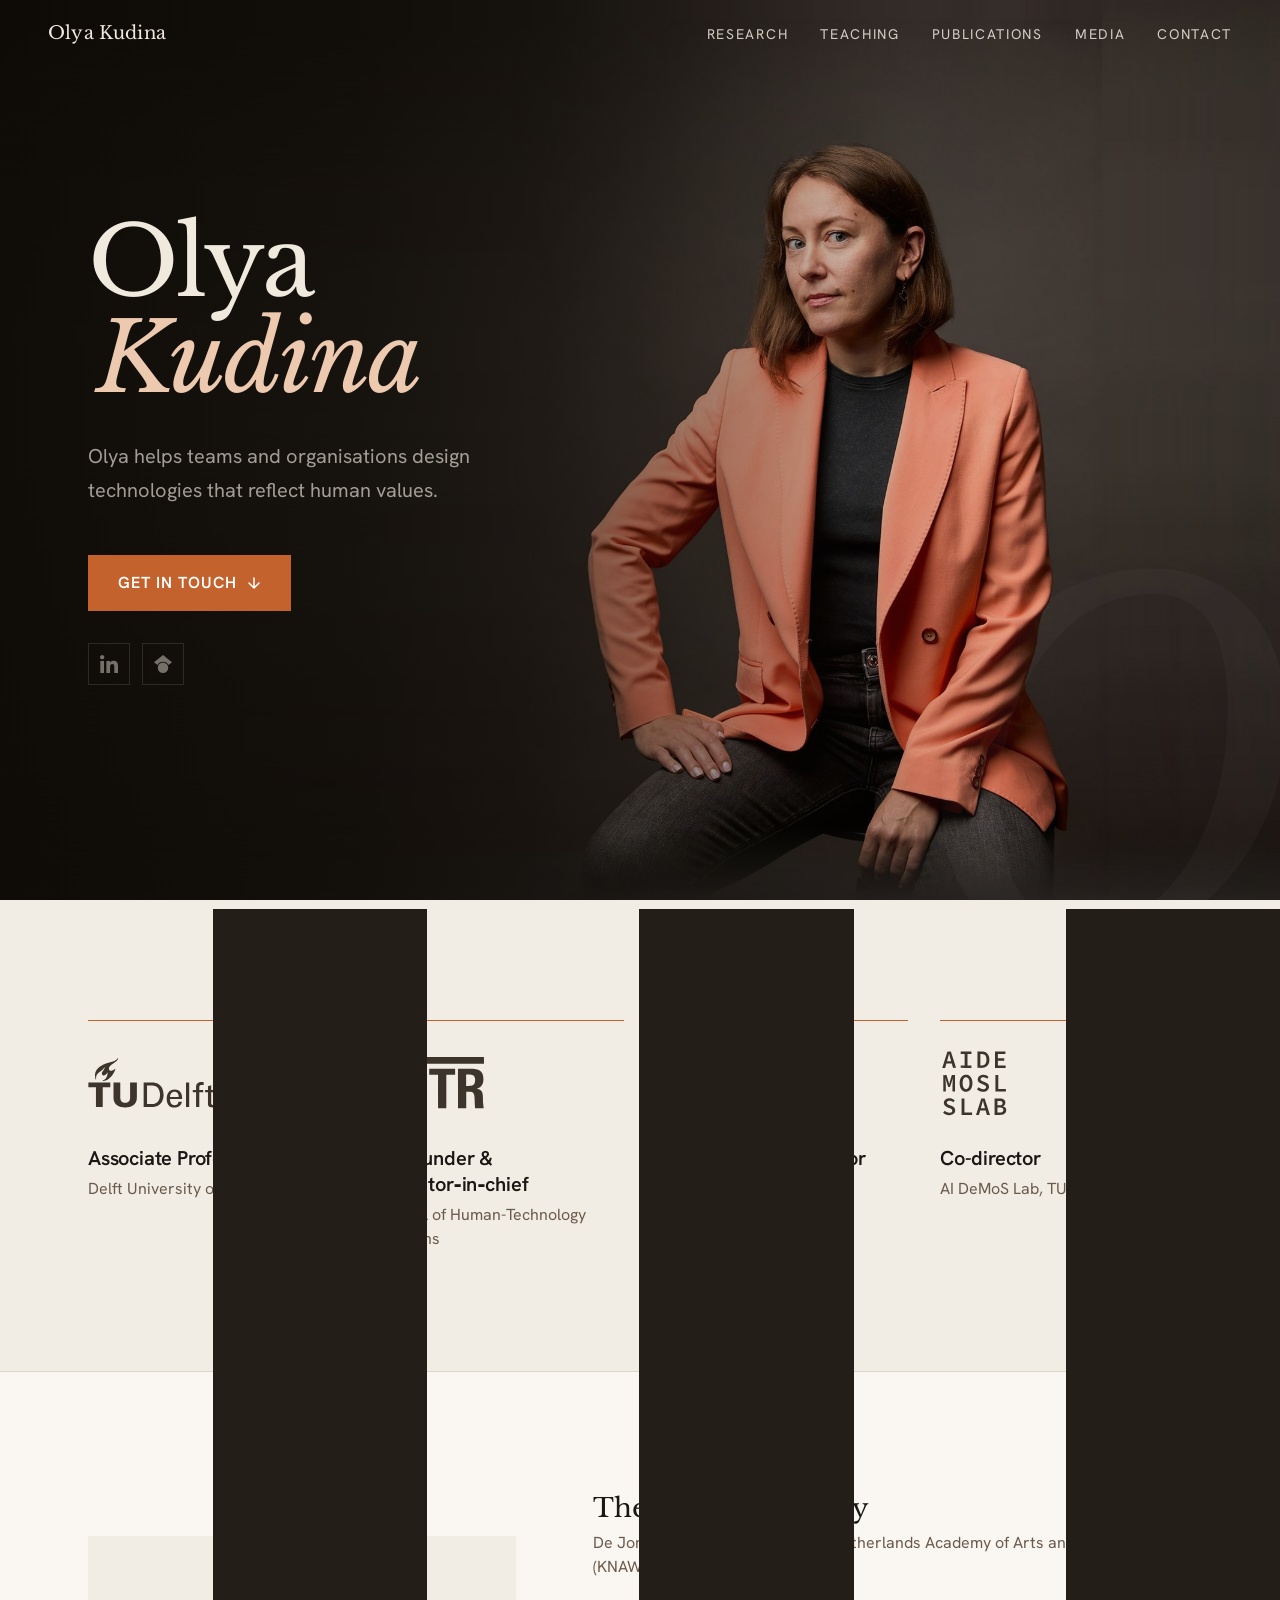
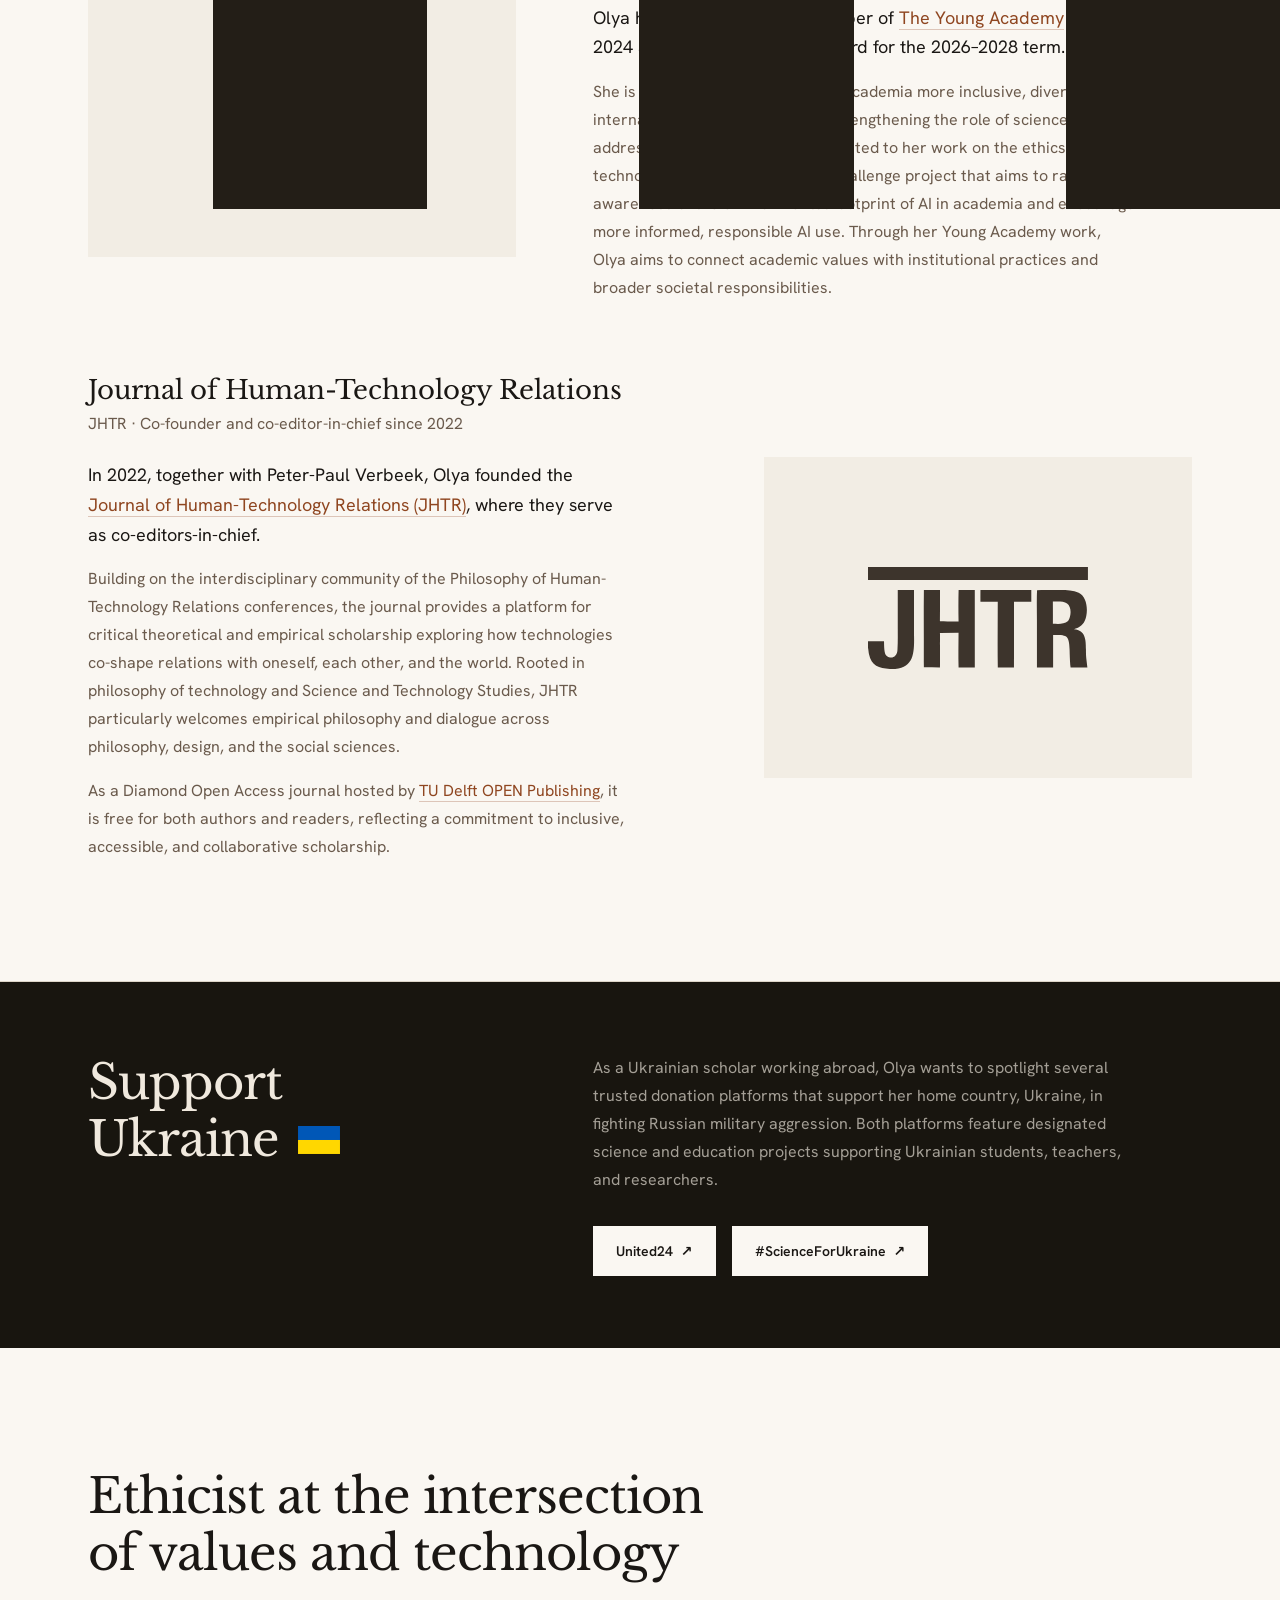
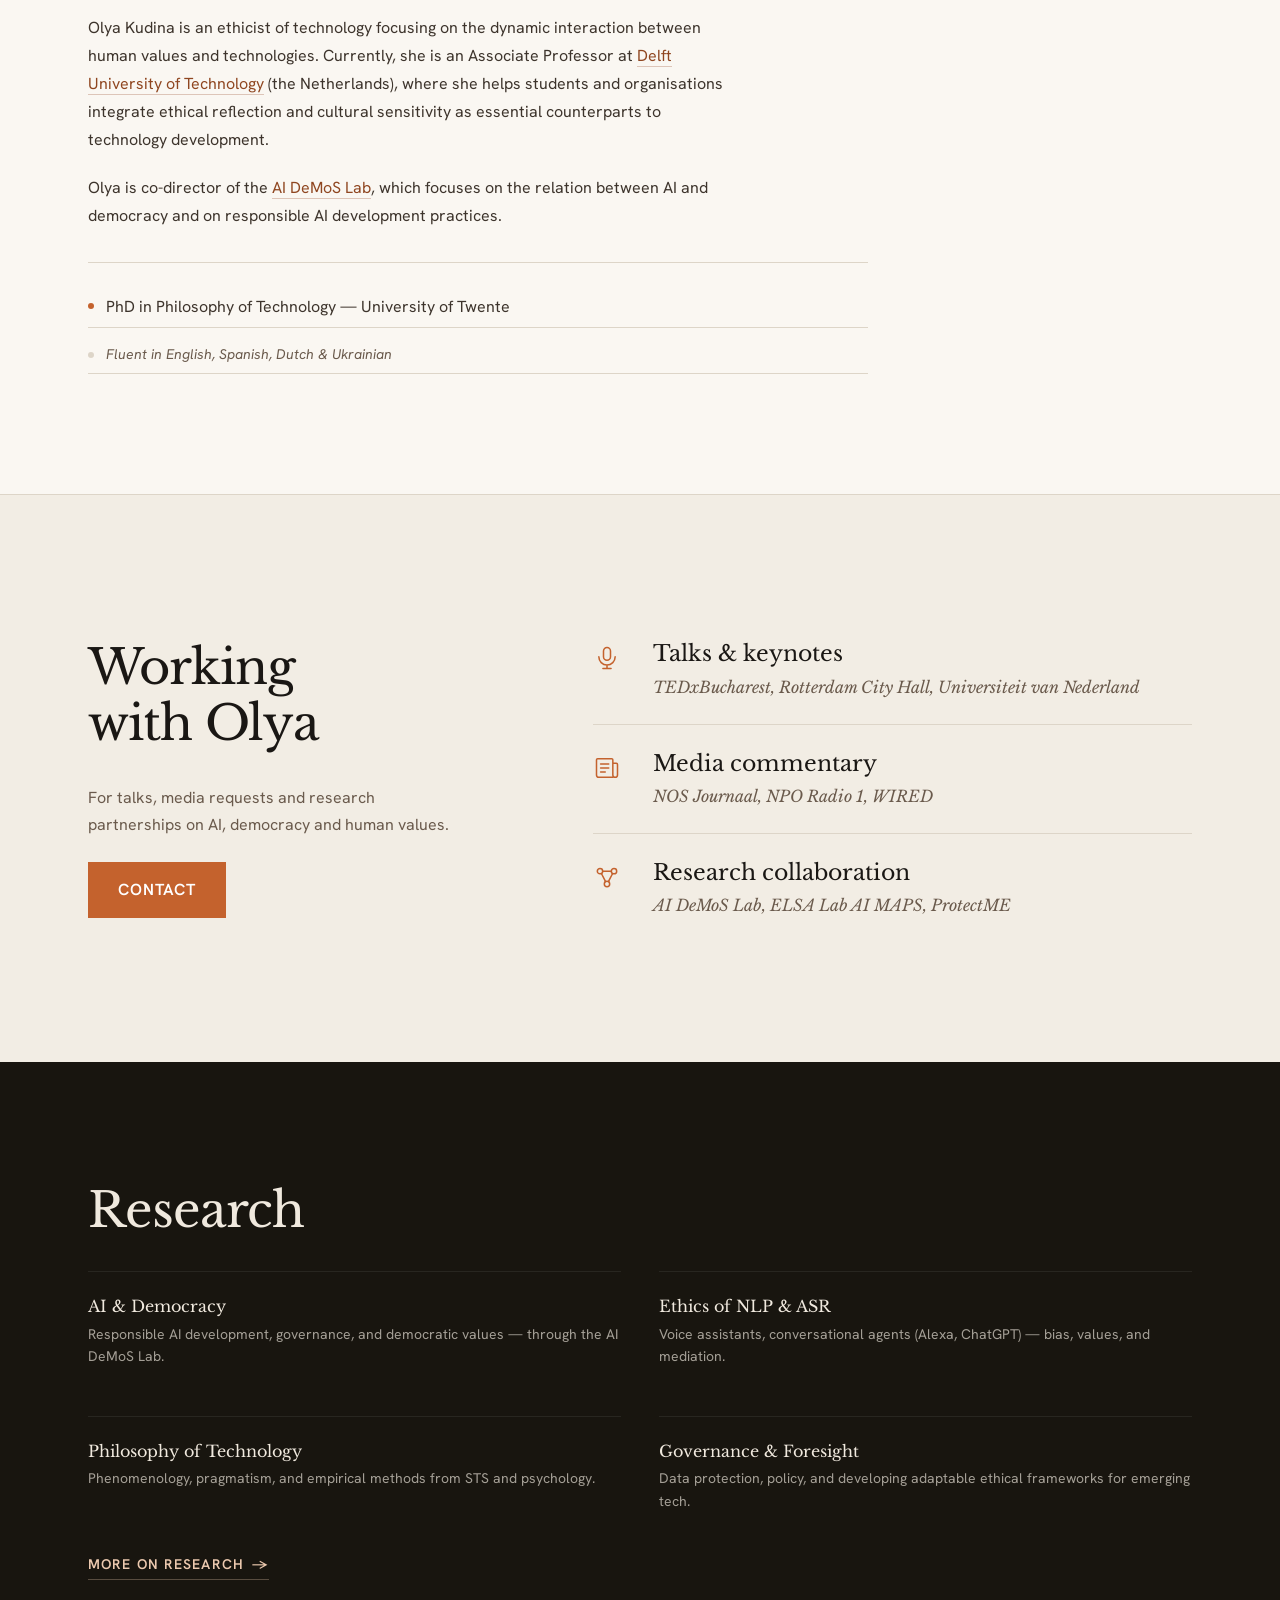
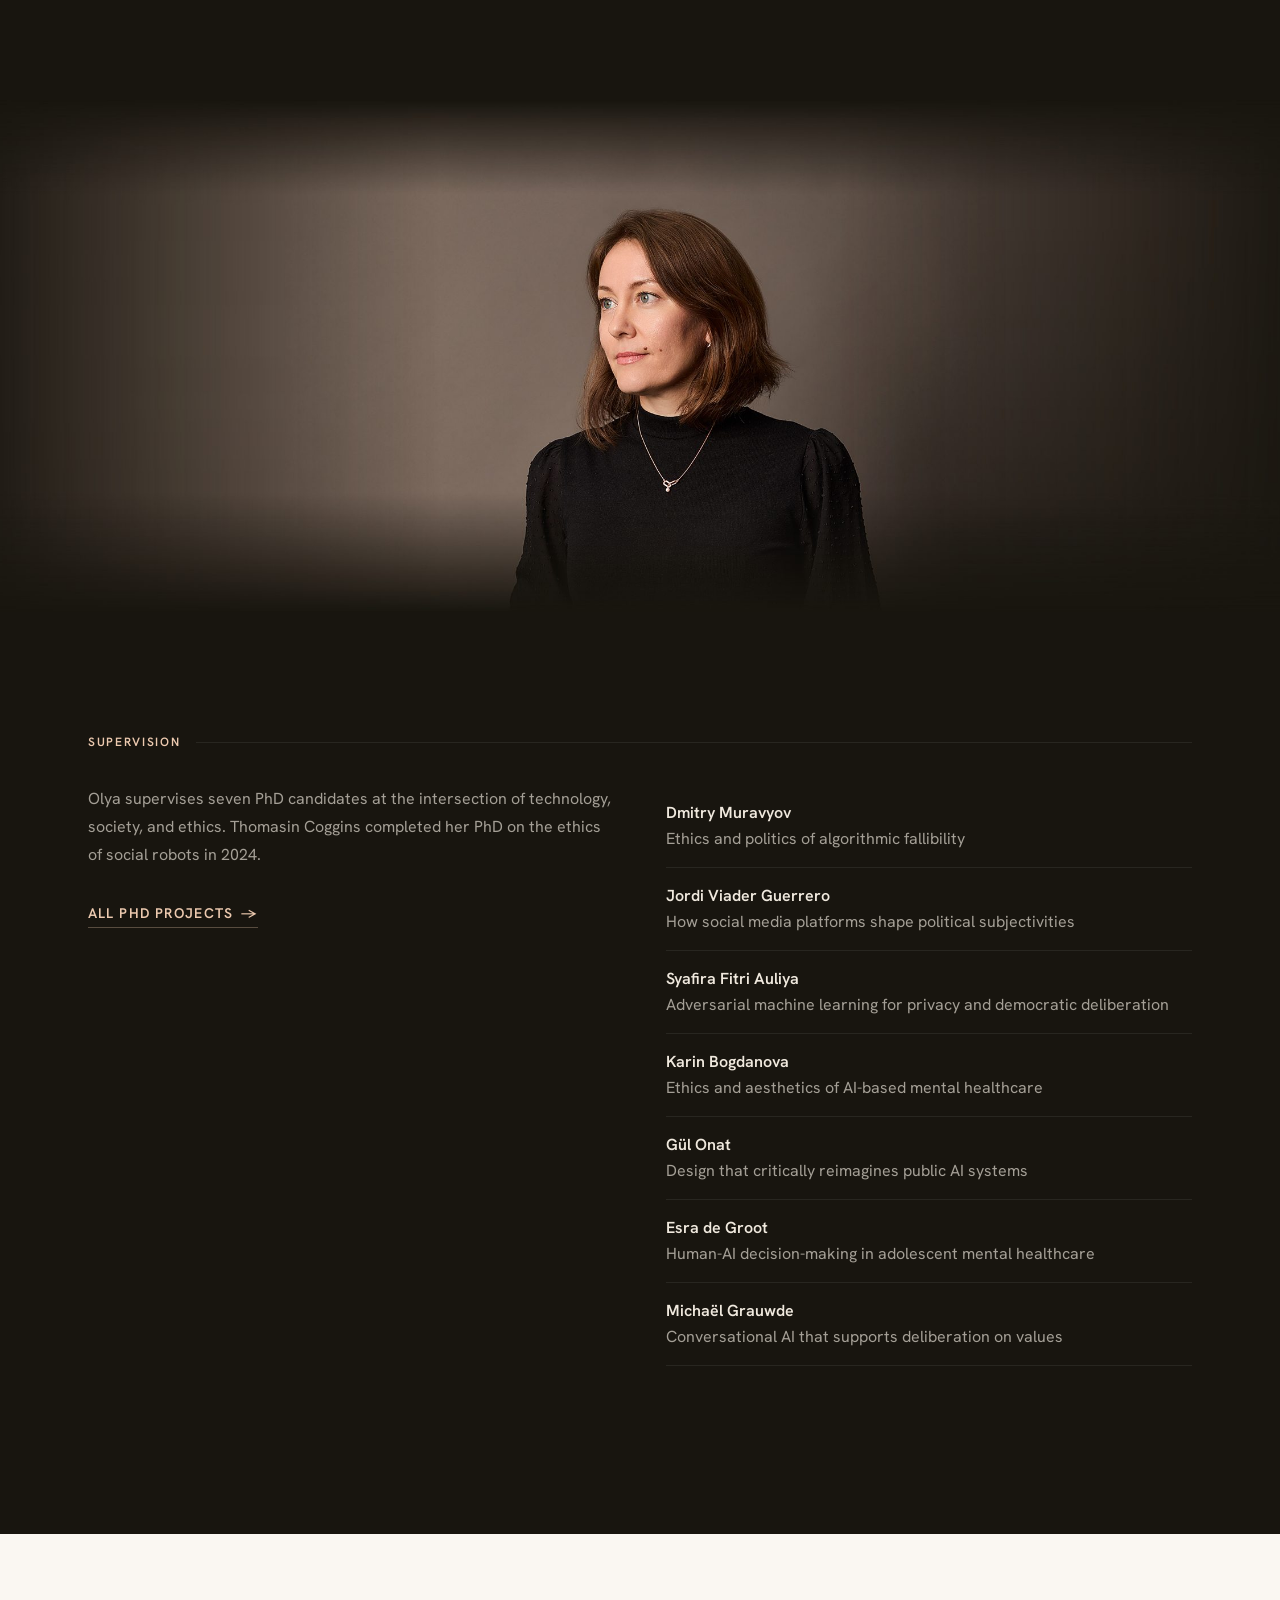
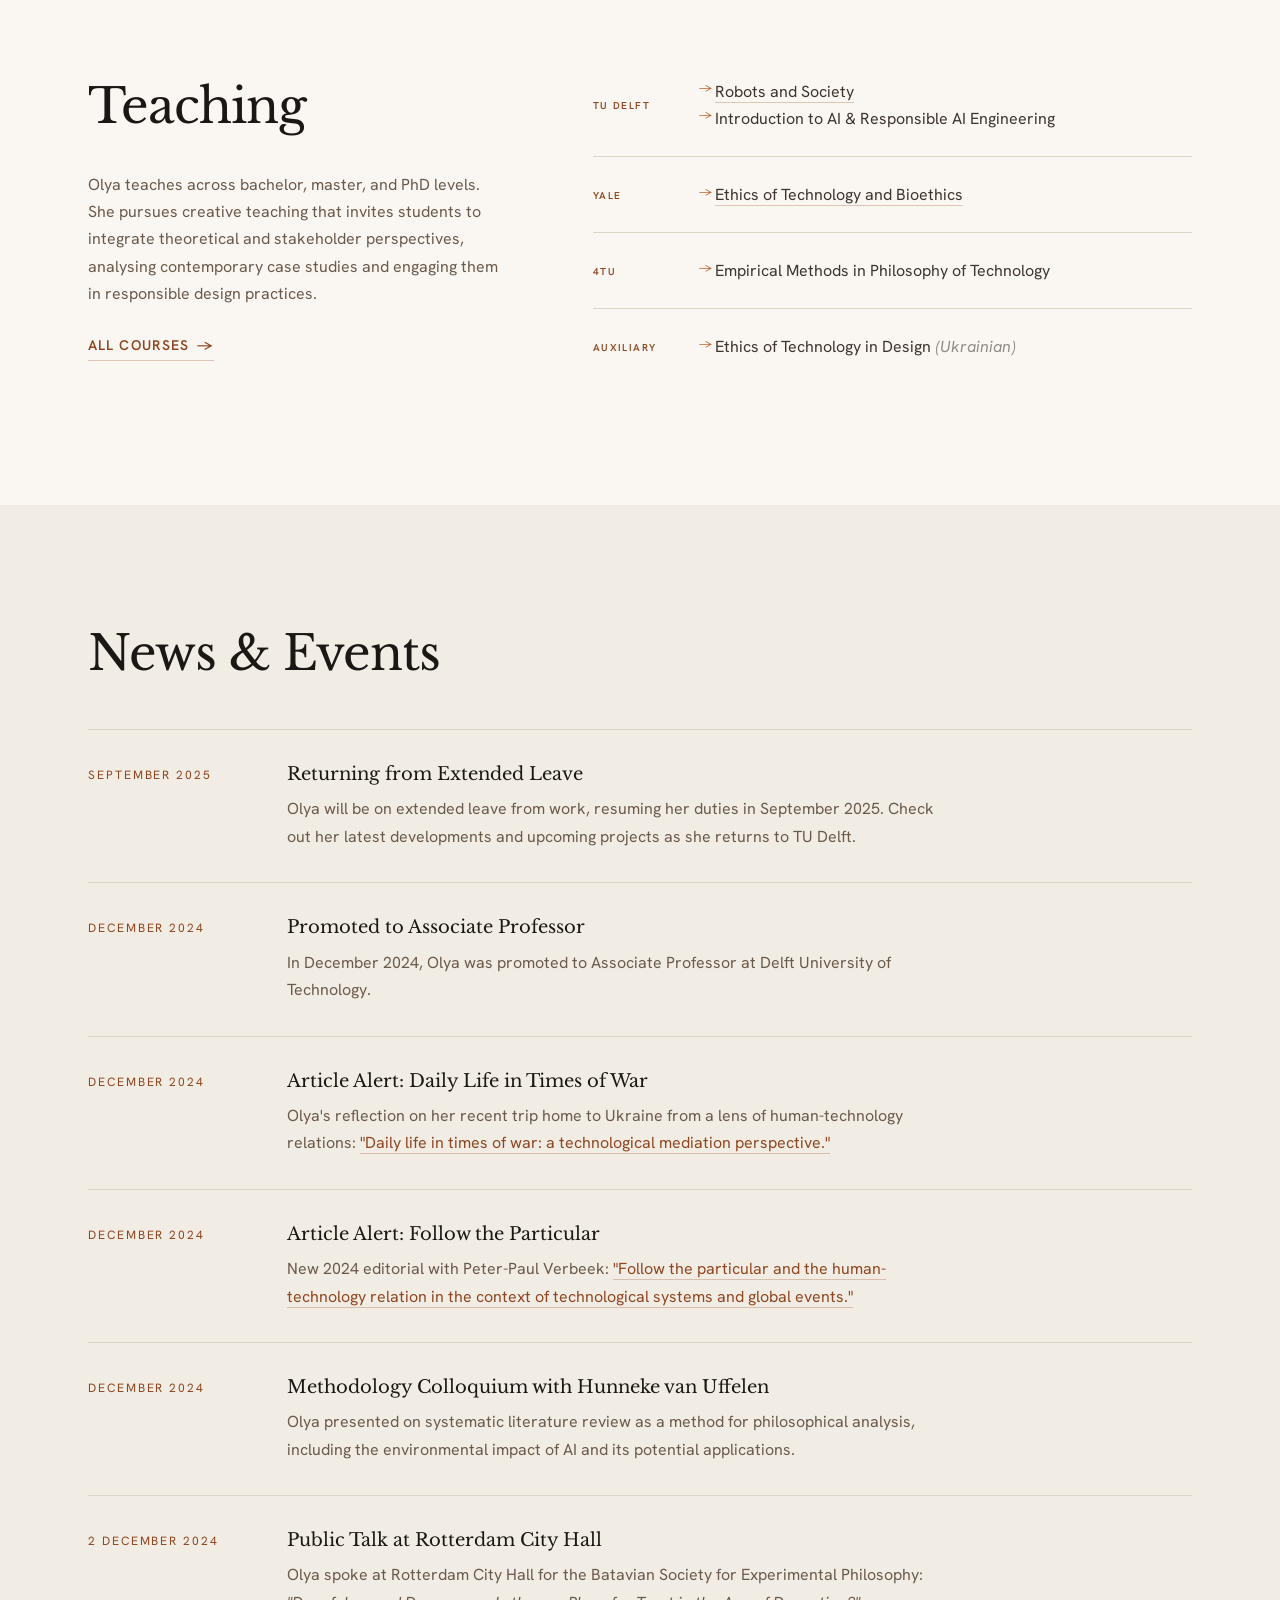
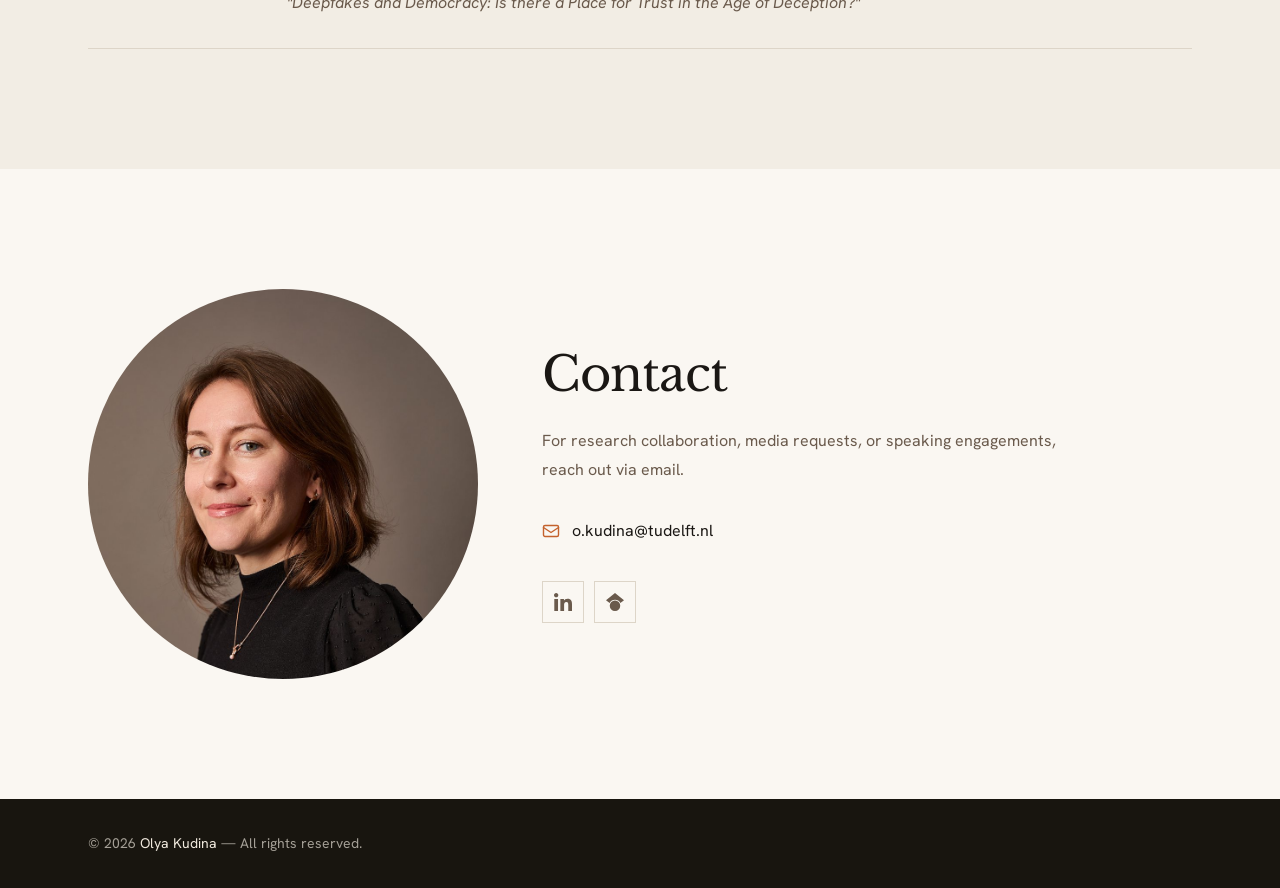
==== index.html @ 2ca4c1a9 "PhD descriptions and Support Ukraine text: same 70-character column as Highlights Co-Authored-By: Cl" ====
<!DOCTYPE html>
<html lang="en">
<head>
  <meta charset="UTF-8" />
  <meta name="viewport" content="width=device-width, initial-scale=1.0" />

  <!-- ── SEO ──────────────────────────────────────────────────────── -->
  <title>Olya Kudina — Tech Ethics · AI DeMoS Lab · TU Delft</title>
  <meta name="description"
    content="Olya Kudina is an Associate Professor at TU Delft, co-director of AI DeMoS Lab, and co-editor-in-chief of the Journal of Human-Technology Relations. Her research explores ethics, AI, and democracy." />
  <meta name="author" content="Olya Kudina" />
  <link rel="canonical" href="https://www.olyakudina.com/" />

  <!-- Open Graph -->
  <meta property="og:type"        content="website" />
  <meta property="og:url"         content="https://www.olyakudina.com/" />
  <meta property="og:title"       content="Olya Kudina — Tech Ethics · TU Delft" />
  <meta property="og:description" content="Associate Professor at TU Delft, co-director of AI DeMoS Lab, co-editor of the Journal of Human-Technology Relations." />
  <meta property="og:image"       content="https://www.olyakudina.com/og-image.jpg" />
  <meta name="twitter:card"       content="summary_large_image" />
  <meta name="twitter:title"      content="Olya Kudina — Tech Ethics · TU Delft" />
  <meta name="twitter:description" content="Associate Professor at TU Delft, co-director of AI DeMoS Lab." />
  <meta name="twitter:image"      content="https://www.olyakudina.com/og-image.jpg" />

  <!-- Structured data -->
  <script type="application/ld+json">
  {
    "@context": "https://schema.org",
    "@type": "Person",
    "name": "Olya Kudina",
    "jobTitle": "Associate Professor",
    "affiliation": { "@type": "Organization", "name": "Delft University of Technology" },
    "url": "https://www.olyakudina.com/",
    "email": "o.kudina@tudelft.nl",
    "alumniOf": { "@type": "Organization", "name": "University of Twente" },
    "image": "https://www.olyakudina.com/og-image.jpg",
    "sameAs": [
      "https://www.linkedin.com/in/olya-kudina/",
      "https://scholar.google.com/citations?user=lbWl7x0AAAAJ"
    ],
    "knowsAbout": ["Technology Ethics", "AI Governance", "Philosophy of Technology", "Responsible AI"]
  }
  </script>

  <meta name="theme-color" content="#FAF7F2" />

  <!-- Fonts -->
  <link rel="icon" href="./favicon.svg" type="image/svg+xml" />
  <link rel="preconnect" href="https://fonts.googleapis.com" />
  <link rel="preconnect" href="https://fonts.gstatic.com" crossorigin />
  <link href="https://fonts.googleapis.com/css2?family=Libre+Baskerville:ital,wght@0,400;0,700;1,400&family=Hanken+Grotesk:wght@400;500;600&display=swap" rel="stylesheet" />
  <link rel="preload" as="image" href="./hero-new-wide.jpg" media="(min-width: 901px)" />
  <link rel="preload" as="image" href="./hero-new-mobile.jpg" media="(max-width: 900px)" />

  <link rel="stylesheet" href="./styles.css" />
  <script>
    try {
      if (!sessionStorage.getItem('intro-seen') && !matchMedia('(prefers-reduced-motion: reduce)').matches) {
        sessionStorage.setItem('intro-seen', '1');
        document.documentElement.classList.add('has-intro');
      }
    } catch (e) {}
  </script>

  <style>
    /* ═══════════════════════════════════════════════════════════════
       OPENING: wide bars part to reveal the page
    ═══════════════════════════════════════════════════════════════ */
    .intro {
      position: fixed;
      inset: 0;
      z-index: 2000;
      display: none;
      pointer-events: none;
    }
    .has-intro .intro { display: flex; }
    .intro span {
      flex: 1;
      margin-inline: -0.5px; /* hide hairline seams between bars */
      background: var(--night);
      animation: intro-up 0.85s cubic-bezier(0.76, 0, 0.24, 1) both;
      animation-delay: calc(0.2s + var(--i) * 0.06s);
    }
    .intro span:nth-child(even) {
      background: var(--night-lifted);
      animation-name: intro-down;
    }
    @keyframes intro-up   { to { transform: translateY(-101%); } }
    @keyframes intro-down { to { transform: translateY(101%); } }

    /* Hero text waits for the bars */
    .has-intro .hero-eyebrow  { animation-delay: 0.85s; }
    .has-intro .hero-name     { animation-delay: 1.0s; }
    .has-intro .hero-subtitle { animation-delay: 1.15s; }
    .has-intro .hero-cta      { animation-delay: 1.3s; }
    .has-intro .hero-socials  { animation-delay: 1.45s; }

    @media (max-width: 600px) {
      .intro span:nth-child(n+5) { display: none; }
    }

    /* ═══════════════════════════════════════════════════════════════
       HERO
    ═══════════════════════════════════════════════════════════════ */
    .hero {
      position: relative;
      min-height: 100svh;
      display: grid;
      align-items: center;
      overflow: hidden;
    }

    /* Photo background */
    .hero-bg {
      position: absolute;
      inset: -15% 0;
      background-image: url('./hero-new-wide.jpg');
      background-size: cover;
      background-position: 45% center;
      will-change: transform;
    }

    /* Left-to-right overlay: dark where text is, transparent over the person */
    .hero-bg::after {
      content: '';
      position: absolute;
      inset: 0;
      background: linear-gradient(
        to right,
        rgba(12, 9, 5, 0.90) 0%,
        rgba(12, 9, 5, 0.76) 28%,
        rgba(12, 9, 5, 0.42) 52%,
        rgba(12, 9, 5, 0.14) 72%,
        rgba(12, 9, 5, 0.04) 100%
      );
    }

    .hero-inner {
      position: relative;
      z-index: 10;
      width: 100%;
      max-width: var(--max-w);
      margin: 0 auto;
      padding: 0 var(--pad-x);
    }

    .hero-eyebrow {
      font-family: var(--prose);
      font-size: 0.75rem;
      letter-spacing: 0.22em;
      text-transform: uppercase;
      color: var(--accent-pale);
      margin-bottom: var(--s3);
      opacity: 0;
      animation: rise 0.9s var(--ease-out) 0.35s forwards;
    }

    .hero-name {
      font-family: var(--serif);
      font-size: clamp(3.5rem, 9vw, 6rem);
      font-weight: 400;
      line-height: 1.0;
      letter-spacing: -0.02em;
      color: var(--text-on-dark);
      margin-bottom: var(--s4);
      opacity: 0;
      animation: rise 0.9s var(--ease-out) 0.5s forwards;
    }

    .hero-name em {
      display: block;
      font-style: italic;
      font-weight: 400;
      color: var(--accent-pale);
      padding-left: 0.08em; /* optical alignment */
    }

    .hero-subtitle {
      font-family: var(--prose);
      font-size: clamp(1rem, 2vw, 1.25rem);
      line-height: 1.7;
      color: var(--text-on-dark-soft);
      max-width: 520px;
      margin-bottom: var(--s5);
      text-wrap: balance;
      opacity: 0;
      animation: rise 0.9s var(--ease-out) 0.65s forwards;
    }

    .hero-subtitle b {
      color: rgba(240,233,222,0.85);
      font-weight: 400;
    }

    .hero-cta {
      display: inline-flex;
      align-items: center;
      gap: 0.625rem;
      padding: 0.875rem 1.875rem;
      background: var(--accent);
      color: #fff;
      font-family: var(--prose);
      font-size: 1rem;
      font-weight: 600;
      letter-spacing: 0.06em;
      text-transform: uppercase;
      border: none;
      transition: background var(--dur) var(--ease), transform var(--dur) var(--ease);
      opacity: 0;
      animation: rise 0.9s var(--ease-out) 0.8s forwards;
    }
    .hero-cta:hover {
      background: var(--accent-dim);
      transform: translateY(-2px);
    }
    .hero-cta svg { transition: transform var(--dur) var(--ease); }
    .hero-cta:hover svg { transform: translateY(2px); }

    .hero-socials {
      display: flex;
      align-items: center;
      gap: 0.75rem;
      margin-top: var(--s4);
      opacity: 0;
      animation: rise 0.9s var(--ease-out) 0.95s forwards;
    }

    .hero-social-btn {
      display: flex;
      align-items: center;
      justify-content: center;
      width: 42px;
      height: 42px;
      color: rgba(240, 233, 222, 0.45);
      border: 1px solid rgba(240, 233, 222, 0.12);
      text-decoration: none;
      transition:
        color var(--dur) var(--ease),
        border-color var(--dur) var(--ease),
        background var(--dur) var(--ease);
    }

    .hero-social-btn:hover {
      color: var(--accent-pale);
      border-color: rgba(236, 201, 175, 0.35);
      background: rgba(196, 98, 45, 0.10);
    }

    .hero-social-btn:focus-visible {
      outline: 2px solid var(--accent-pale);
      outline-offset: 2px;
    }

    .hero-social-btn svg {
      width: 18px;
      height: 18px;
      flex-shrink: 0;
    }

    /* Decorative oversized initial */
    .hero-deco {
      position: absolute;
      right: -0.05em;
      bottom: -0.25em;
      font-family: var(--serif);
      font-style: italic;
      font-size: clamp(18rem, 38vw, 52rem);
      font-weight: 400;
      line-height: 1;
      color: rgba(255,255,255,0.028);
      pointer-events: none;
      user-select: none;
      z-index: 5;
      will-change: transform;
    }

    @keyframes rise   { from { opacity:0; transform:translateY(24px); } to { opacity:1; transform:none; } }
    @keyframes appear { to { opacity:1; } }

    /* ═══════════════════════════════════════════════════════════════
       SHARED SECTION UTILITIES
    ═══════════════════════════════════════════════════════════════ */
    .section { padding: var(--s7) 0; scroll-margin-top: var(--nav-h); }

    /* ═══════════════════════════════════════════════════════════════
       ROLES: the institutions Olya leads or belongs to
    ═══════════════════════════════════════════════════════════════ */
    .roles {
      background: var(--cream-warm);
      padding-block: var(--s7);
      border-bottom: 1px solid var(--border);
    }
    .roles-grid {
      display: grid;
      grid-template-columns: repeat(4, minmax(0, 1fr));
      gap: var(--s5) clamp(1.5rem, 2.5vw, 2.5rem);
    }
    .role {
      display: flex;
      flex-direction: column;
      height: 100%;
      padding-top: var(--s3);
      border-top: 1px solid var(--accent);
    }
    .role-logo {
      height: 76px;
      display: flex;
      align-items: center;
      margin-bottom: var(--s3);
    }
    /* logos are drawn as masks: one ink colour at rest, the accent on hover */
    .role-logo-shape {
      display: block;
      width: var(--logo-w);
      max-width: 100%;
      aspect-ratio: var(--logo-ar);
      background-color: var(--ink-soft);
      -webkit-mask: var(--logo-src) left center / contain no-repeat;
      mask: var(--logo-src) left center / contain no-repeat;
      transition: background-color var(--dur) var(--ease);
    }
    .role:hover .role-logo-shape,
    .role:focus-visible .role-logo-shape { background-color: var(--accent); }
    @media (min-width: 901px) and (max-width: 1150px) {
      .roles-grid { grid-template-columns: repeat(2, minmax(0, 1fr)); }
    }
    /* entrance (motion.js adds .is-playing): each logo writes itself in left to right,
       glows in the accent for a moment, then settles to ink; the captions follow.
       Fill mode is backwards only, so hover colours work again once it ends. */
    .roles-grid.is-playing .role-logo-shape {
      animation: logo-wipe 1.1s var(--ease-out) backwards, logo-tint 1.6s ease backwards;
    }
    .roles-grid.is-playing .role-kind,
    .roles-grid.is-playing .role-name { animation: caption-in 0.7s var(--ease-out) backwards; }
    .roles-grid.is-playing .role:nth-child(1) .role-kind, .roles-grid.is-playing .role:nth-child(1) .role-name { animation-delay: 0.3s; }
    .roles-grid.is-playing .role:nth-child(2) .role-logo-shape { animation-delay: 0.18s; }
    .roles-grid.is-playing .role:nth-child(2) .role-kind, .roles-grid.is-playing .role:nth-child(2) .role-name { animation-delay: 0.48s; }
    .roles-grid.is-playing .role:nth-child(3) .role-logo-shape { animation-delay: 0.36s; }
    .roles-grid.is-playing .role:nth-child(3) .role-kind, .roles-grid.is-playing .role:nth-child(3) .role-name { animation-delay: 0.66s; }
    .roles-grid.is-playing .role:nth-child(4) .role-logo-shape { animation-delay: 0.54s; }
    .roles-grid.is-playing .role:nth-child(4) .role-kind, .roles-grid.is-playing .role:nth-child(4) .role-name { animation-delay: 0.84s; }
    @keyframes logo-wipe { from { clip-path: inset(0 100% 0 0); } to { clip-path: inset(0); } }
    @keyframes logo-tint { 0%, 45% { background-color: var(--accent); } 100% { background-color: var(--ink-soft); } }
    @keyframes caption-in { from { opacity: 0; transform: translateY(0.5rem); } to { opacity: 1; transform: none; } }
    @media (prefers-reduced-motion: reduce) {
      .roles-grid.is-playing .role-logo-shape,
      .roles-grid.is-playing .role-kind,
      .roles-grid.is-playing .role-name { animation: none; }
    }

    /* the role is the headline; the institution sits under it as a caption */
    .role-kind {
      font-family: var(--prose);
      font-size: 1.25rem;
      font-weight: 600;
      line-height: 1.3;
      letter-spacing: -0.01em;
      color: var(--ink);
      text-wrap: balance;
      margin-bottom: 0.375rem;
      transition: color var(--dur) var(--ease);
    }
    .role:hover .role-kind { color: var(--accent-text); }
    .role-name {
      font-family: var(--prose);
      font-size: 1rem;
      line-height: 1.5;
      color: var(--muted);
      margin-bottom: 0;
    }

    @media (max-width: 900px) {
      .br-wide { display: none; }
      /* compact rows: logo on the left, role and institution beside it */
      .roles { padding-block: var(--s4); }
      .roles-grid { grid-template-columns: minmax(0, 1fr); gap: 0; }
      .role {
        display: grid;
        grid-template-columns: 104px minmax(0, 1fr);
        column-gap: var(--s3);
        align-content: center;
        padding-block: var(--s3);
        border-top-color: var(--border);
      }
      .role:first-child { border-top-color: var(--accent); }
      .role-logo {
        grid-row: 1 / span 2;
        align-self: center;
        height: auto;
        margin-bottom: 0;
      }
      .role-logo-shape { width: calc(var(--logo-w) * 0.62); }
      .role-kind { grid-column: 2; font-size: 1rem; margin-bottom: 0.25rem; }
      .role-name { grid-column: 2; font-size: 0.875rem; margin-bottom: 0; }
    }

    /* ═══════════════════════════════════════════════════════════════
       HIGHLIGHTS: longer stories behind two of the roles, and Ukraine
    ═══════════════════════════════════════════════════════════════ */
    .hl { background: var(--cream); border-bottom: 1px solid var(--border); }
    /* each story: a logo panel on one side, the text on the other, alternating */
    .hl-list { display: flex; flex-direction: column; gap: var(--s6); }
    .hl-item {
      display: grid;
      grid-template-columns: minmax(0, 5fr) minmax(0, 7fr);
      gap: var(--s4) clamp(2rem, 6vw, 5rem);
      align-items: center;
    }
    .hl-item:nth-child(even) { grid-template-columns: minmax(0, 7fr) minmax(0, 5fr); }
    .hl-item:nth-child(even) .hl-panel { order: 2; }
    .hl-panel {
      aspect-ratio: 4 / 3;
      display: grid;
      place-items: center;
      background: var(--cream-warm);
    }
    .hl-panel .role-logo-shape { width: min(var(--logo-w), 60%); }
    .hl-item:hover .hl-panel .role-logo-shape { background-color: var(--accent); }
    .hl-title {
      font-family: var(--serif);
      font-size: 1.625rem;
      font-weight: 400;
      line-height: 1.25;
      color: var(--ink);
      text-wrap: balance;
    }
    .hl-org {
      margin-top: 0.375rem;
      font-size: 1rem;
      line-height: 1.5;
      color: var(--muted);
    }
    /* first sentence carries the news for anyone skimming */
    .hl-lead {
      margin-top: var(--s3);
      max-width: 34rem; /* about 70 characters a line */
      font-size: 1.125rem;
      line-height: 1.65;
      color: var(--ink);
      text-wrap: pretty;
    }
    .hl-body {
      margin-top: var(--s2);
      max-width: 34rem; /* about 70 characters a line */
      font-size: 1rem;
      line-height: 1.75;
      color: var(--muted);
      text-wrap: pretty;
    }
    .hl a {
      color: var(--accent-text);
      border-bottom: 1px solid rgba(143, 70, 32, 0.28);
      transition: border-color var(--dur) var(--ease);
    }
    .hl a:hover { border-color: var(--accent-text); }

    .ua {
      background: var(--night);
      color: var(--text-on-dark);
      padding-block: var(--s6);
    }
    .ua-split {
      display: grid;
      grid-template-columns: minmax(0, 1fr) minmax(0, 1.4fr);
      gap: var(--s3) clamp(2rem, 6vw, 5rem);
      align-items: start;
    }
    /* sits on the second line, after "Ukraine", sized to the cap height */
    .ua-flag { display: inline-block; width: 0.875em; height: 0.583em; margin-left: 0.125em; vertical-align: 0.05em; }
    .ua-text {
      max-width: 34rem;
      font-size: 1rem;
      line-height: 1.75;
      color: var(--text-on-dark-soft);
      text-wrap: pretty;
    }
    .ua-links { display: flex; flex-wrap: wrap; gap: var(--s2); margin-top: var(--s4); }
    .ua-link {
      display: inline-flex;
      align-items: center;
      gap: 0.5rem;
      padding: 0.75rem 1.375rem;
      border: 1px solid var(--cream);
      background: var(--cream);
      color: var(--ink);
      line-height: 1.5rem;
      font-family: var(--prose);
      font-size: 0.875rem;
      font-weight: 600;
      white-space: nowrap;
      transition: background var(--dur) var(--ease), color var(--dur) var(--ease), border-color var(--dur) var(--ease);
    }
    .ua-link:hover { background: var(--accent); border-color: var(--accent); color: #fff; }
    .ua-link:focus-visible { outline-color: var(--accent-pale); }

    @media (max-width: 900px) {
      .hl-list { gap: var(--s5); }
      .hl-item,
      .hl-item:nth-child(even) { grid-template-columns: minmax(0, 1fr); }
      .hl-item:nth-child(even) .hl-panel { order: 0; }
      .hl-panel { aspect-ratio: 16 / 7; }
      .hl-panel .role-logo-shape { width: min(var(--logo-w), 45%); max-height: 72%; }
      .ua-split { grid-template-columns: minmax(0, 1fr); }
    }

    /* ═══════════════════════════════════════════════════════════════
       ABOUT
    ═══════════════════════════════════════════════════════════════ */
    .about { background: var(--cream); }

    .about-grid {
      max-width: 780px;
    }

    .about-tag   { margin-bottom: var(--s2); }
    .about-h2    { margin-bottom: var(--s4); }

    .about-body p {
      margin-bottom: 1.25rem;
      font-size: 1rem;
      line-height: 1.75;
      color: var(--ink-soft);
      text-wrap: pretty;
      max-width: 650px;
    }
    .about-body p:last-child { margin-bottom: 0; }

    .about-body a {
      color: var(--accent-text);
      border-bottom: 1px solid rgba(143, 70, 32, 0.28);
      transition: border-color var(--dur) var(--ease);
    }
    .about-body a:hover { border-color: var(--accent-text); }

    .about-credentials {
      margin-top: var(--s4);
      padding-top: var(--s3);
      border-top: 1px solid var(--border);
      display: flex;
      flex-direction: column;
      gap: var(--s1);
    }
    .about-cred {
      display: flex;
      align-items: flex-start;
      gap: 0.75rem;
      padding: 0.5rem 0;
      border-bottom: 1px solid var(--border);
      font-size: 1rem;
      color: var(--ink-soft);
      line-height: 1.5;
    }
    .about-cred-dot {
      width: 6px;
      height: 6px;
      background: var(--accent);
      border-radius: 50%;
      flex-shrink: 0;
      margin-top: 0.5rem;
    }
    .about-cred--lang {
      color: var(--muted);
      font-size: 0.875rem;
      font-style: italic;
    }
    .about-cred--lang .about-cred-dot {
      background: var(--border);
    }
    .about-cred a {
      color: var(--accent-text);
      border-bottom: 1px solid rgba(143, 70, 32, 0.28);
      transition: border-color var(--dur) var(--ease);
    }
    .about-cred a:hover { border-color: var(--accent-text); }

    .portrait-wrap, .portrait, .portrait-inline { display: none; }

    /* ═══════════════════════════════════════════════════════════════
       WORKING WITH OLYA
    ═══════════════════════════════════════════════════════════════ */
    .help {
      background: var(--cream-warm);
      border-top: 1px solid var(--border);
    }

    /* Heading left, three ways to work together right; both columns share the same top and bottom rules */
    .help-split {
      display: grid;
      grid-template-columns: minmax(0, 1fr) minmax(0, 1.4fr);
      gap: var(--s5) clamp(2rem, 6vw, 5rem);
      align-items: stretch;
    }

    .help-intro {
      display: flex;
      flex-direction: column;
      justify-content: space-between;
      gap: var(--s4);
      padding-block: var(--s3);
    }

    .help-lead {
      font-size: 1rem;
      line-height: 1.7;
      color: var(--muted);
      max-width: 24rem;
      text-wrap: pretty;
    }

    .help-cta {
      display: inline-flex;
      align-items: center;
      gap: 0.625rem;
      margin-top: var(--s3);
      padding: 0.875rem 1.875rem;
      background: var(--accent);
      color: #fff;
      font-family: var(--prose);
      font-size: 1rem;
      font-weight: 600;
      letter-spacing: 0.06em;
      text-transform: uppercase;
      transition: background var(--dur) var(--ease), transform var(--dur) var(--ease);
    }
    .help-cta:hover { background: var(--accent-dim); transform: translateY(-2px); }

    .help-items {
      display: flex;
      flex-direction: column;
    }
    .help-items li { display: flex; flex: 1; }

    .help-item {
      flex: 1;
      display: grid;
      grid-template-columns: 2.25rem minmax(0, 1fr);
      gap: 0.375rem var(--s3);
      align-items: baseline;
      align-content: center;
      padding-block: var(--s3);
      border-top: 1px solid var(--border);
    }
    .help-items li:first-child .help-item { border-top: none; }

    .help-ico {
      grid-row: 1 / span 2;
      align-self: start;
      width: 1.75rem;
      height: 1.75rem;
      margin-top: 0.25rem;
      fill: none;
      stroke: var(--accent);
      stroke-width: 1.3;
      stroke-linecap: round;
      stroke-linejoin: round;
    }

    .help-title {
      font-family: var(--serif);
      font-size: 1.375rem;
      font-weight: 400;
      line-height: 1.3;
      color: var(--ink);
      transition: color var(--dur) var(--ease);
    }
    .help-item:hover .help-title { color: var(--accent-text); }

    .help-proof {
      grid-column: 2;
      font-family: var(--serif);
      font-style: italic;
      font-size: 1rem;
      line-height: 1.5;
      color: var(--muted);
    }


    @media (max-width: 760px) {
      .help-split { grid-template-columns: minmax(0, 1fr); gap: var(--s4); }
      .help-intro { border-top: none; border-bottom: none; padding-block: 0; }
      .help-item { grid-template-columns: 2.25rem minmax(0, 1fr); }
    }

    .text-link {
      display: inline-flex;
      align-items: center;
      gap: 0.5rem;
      align-self: flex-start;
      margin-top: auto;
      font-family: var(--prose);
      font-size: 0.875rem;
      font-weight: 600;
      letter-spacing: 0.08em;
      text-transform: uppercase;
      color: var(--accent-text);
      border-bottom: 1px solid rgba(143, 70, 32, 0.28);
      padding-bottom: 2px;
      transition: border-color var(--dur) var(--ease), gap var(--dur) var(--ease);
    }
    .text-link:hover { border-color: var(--accent-text); gap: 0.75rem; }
    .text-link--light {
      color: var(--accent-pale);
      border-color: rgba(236, 201, 175, 0.3);
    }
    .text-link--light:hover { border-color: var(--accent-pale); }

    /* ═══════════════════════════════════════════════════════════════
       RESEARCH & TEACHING
    ═══════════════════════════════════════════════════════════════ */
    .rt {
      background: var(--night);
      color: var(--text-on-dark);
    }

    .rt-header { margin-bottom: var(--s4); }

    .rt-header .section-heading { color: var(--text-on-dark); }

    .rt-block {
      margin-bottom: var(--s5);
    }

    .rt-band {
      height: clamp(300px, 40vw, 600px);
      margin-block: var(--s7) var(--s7);
      display: flex;
      justify-content: center;
      overflow: hidden;
      background: var(--night);
    }
    .rt-band img {
      height: 100%;
      width: auto;
      max-width: none;
      flex-shrink: 0;
    }

    .rt-col-head {
      font-family: var(--prose);
      font-style: normal;
      font-weight: 600;
      font-size: 0.75rem;
      letter-spacing: 0.14em;
      text-transform: uppercase;
      color: var(--accent-pale);
      margin-bottom: var(--s4);
      display: flex;
      align-items: center;
      gap: var(--s2);
    }
    .rt-col-head::after {
      content: '';
      flex: 1;
      height: 1px;
      background: var(--border-night);
    }

    .rt-body {
      font-size: 1rem;
      line-height: 1.75;
      color: var(--text-on-dark-soft);
      max-width: 650px;
    }

    .rt-teaching-grid {
      display: grid;
      grid-template-columns: 1fr 1fr;
      gap: clamp(2rem, 4vw, 4rem);
      align-items: start;
    }

    .rt-list { display: flex; flex-direction: column; }
    .rt-list li {
      padding: var(--s2) 0;
      border-bottom: 1px solid var(--border-night);
      font-size: 1rem;
      line-height: 1.5;
      color: var(--text-on-dark-soft);
    }
    .rt-phd-name { display: block; font-weight: 600; color: var(--text-on-dark); }
    .rt-phd-topic { display: block; margin-top: 0.125rem; }

    /* Teaching: its own light section; heading left, courses right */
    .teach { background: var(--cream); }
    .teach-split {
      display: grid;
      grid-template-columns: minmax(0, 1fr) minmax(0, 1.4fr);
      gap: var(--s5) clamp(2rem, 6vw, 5rem);
      align-items: stretch;
    }
    .teach-intro {
      display: flex;
      flex-direction: column;
      justify-content: space-between;
      gap: var(--s4);
      padding-block: var(--s3);
    }
    .teach-lead {
      font-size: 1rem;
      line-height: 1.7;
      color: var(--muted);
      max-width: 26rem;
      margin-bottom: var(--s3);
      text-wrap: pretty;
    }
    .teach .rt-courses { height: 100%; border: none; }
    .teach .rt-course-row:last-child { border-bottom: none; }
    .teach .rt-course-row { flex: 1; border-bottom-color: var(--border); align-items: center; padding: var(--s3) 0; }
    .teach .rt-inst { color: var(--accent-text); }
    .teach .rt-course-list li { color: var(--ink-soft); font-size: 1rem; }
    .teach .rt-course-list a { color: var(--ink-soft); border-bottom-color: rgba(143, 70, 32, 0.28); }
    .teach .rt-course-list a:hover { color: var(--accent-text); border-color: var(--accent-text); }

    .rt-themes {
      display: grid;
      grid-template-columns: 1fr 1fr;
      gap: var(--s3) clamp(1.5rem, 3vw, 2.5rem);
      margin-bottom: var(--s2);
    }

    .rt-theme {
      padding: var(--s3) 0;
      border-top: 1px solid var(--border-night);
    }

    .rt-theme-label {
      font-family: var(--serif);
      font-size: 1rem;
      font-weight: 400;
      font-style: normal;
      color: var(--text-on-dark);
      margin-bottom: 0.375rem;
      line-height: 1.3;
    }

    .rt-theme-desc {
      font-size: 0.875rem;
      line-height: 1.6;
      color: var(--text-on-dark-soft);
    }

    .rt-courses {
      display: flex;
      flex-direction: column;
      gap: 0;
      margin-top: 0;
      max-width: 100%;
    }

    .rt-course-row {
      display: grid;
      grid-template-columns: 90px 1fr;
      gap: var(--s2);
      padding: var(--s2) 0;
      border-bottom: 1px solid var(--border-night);
      align-items: start;
    }
    .rt-course-row:last-child { border-bottom: none; }

    .rt-inst {
      font-family: var(--prose);
      font-size: 0.625rem;
      font-weight: 600;
      letter-spacing: 0.14em;
      text-transform: uppercase;
      color: var(--accent-pale);
      padding-top: 0.125rem;
    }

    .rt-course-list li {
      font-size: 1rem;
      line-height: 1.7;
      color: var(--text-on-dark-soft);
      padding-left: 1rem;
      position: relative;
    }
    .rt-course-list a {
      color: var(--text-on-dark-soft);
      border-bottom: 1px solid rgba(240,233,222,0.2);
      transition: color var(--dur) var(--ease), border-color var(--dur) var(--ease);
    }
    .rt-course-list a:hover {
      color: var(--accent-pale);
      border-color: var(--accent-pale);
    }
    .rt-course-list li::before {
      content: '→';
      position: absolute;
      left: 0;
      color: var(--accent);
      font-size: 0.75rem;
      top: 0.05em;
    }

    /* ═══════════════════════════════════════════════════════════════
       NEWS
    ═══════════════════════════════════════════════════════════════ */
    .news { background: var(--cream-warm); }

    .news-header { margin-bottom: var(--s5); }

    .news-list {
      display: flex;
      flex-direction: column;
    }

    .news-entry {
      display: grid;
      grid-template-columns: 148px 1fr;
      gap: 0 clamp(2rem, 4vw, 3.5rem);
      padding: var(--s4) 0;
      border-top: 1px solid var(--border);
    }
    .news-entry:last-child { border-bottom: 1px solid var(--border); }

    .news-entry-date {
      font-family: var(--prose);
      font-size: 0.75rem;
      letter-spacing: 0.16em;
      text-transform: uppercase;
      color: var(--accent-text);
      padding-top: 0.25rem;
      line-height: 1.5;
    }

    .news-entry-title {
      font-family: var(--serif);
      font-size: 1.125rem;
      font-weight: 400;
      line-height: 1.4;
      color: var(--ink);
      margin-bottom: 0.5rem;
    }

    .news-entry-body {
      font-size: 1rem;
      line-height: 1.72;
      color: var(--muted);
      max-width: 650px;
    }

    .news-entry-body a {
      color: var(--accent-text);
      border-bottom: 1px solid rgba(143, 70, 32, 0.28);
      transition: border-color var(--dur) var(--ease);
    }
    .news-entry-body a:hover { border-color: var(--accent-text); }

    /* ═══════════════════════════════════════════════════════════════
       CONTACT
    ═══════════════════════════════════════════════════════════════ */
    .contact { background: var(--cream); }

    .contact-grid { width: 100%; }

    .contact-inner {
      display: grid;
      grid-template-columns: 1fr minmax(0, 650px);
      gap: clamp(2rem, 5vw, 4rem);
      align-items: center;
    }

    .contact-text { max-width: 650px; }

    .contact-portrait-wrap {
      display: flex;
      align-items: center;
      justify-content: center;
    }

    .contact-portrait {
      width: 100%;
      max-width: 420px;
      aspect-ratio: 1 / 1;
      border-radius: 50%;
      object-fit: cover;
      object-position: center 15%;
      display: block;
    }

    @media (max-width: 720px) {
      .contact-inner { grid-template-columns: 1fr; }
      .contact-portrait { max-width: 260px; }
    }

    .contact-desc {
      margin-top: var(--s3);
      font-size: 1rem;
      line-height: 1.8;
      color: var(--muted);
    }

    .contact-email-link {
      display: inline-flex;
      align-items: center;
      gap: 0.75rem;
      margin-top: var(--s4);
      font-size: 1rem;
      color: var(--ink);
      font-family: var(--prose);
      transition: color var(--dur) var(--ease);
    }
    .contact-email-link svg { color: var(--accent); flex-shrink: 0; }
    .contact-email-link:hover { color: var(--accent); }

    .socials {
      display: flex;
      gap: 0.625rem;
      margin-top: var(--s4);
    }

    .social-btn {
      display: flex;
      align-items: center;
      justify-content: center;
      width: 42px; height: 42px;
      border: 1px solid var(--border);
      color: var(--muted);
      background: none;
      transition: border-color var(--dur) var(--ease), color var(--dur) var(--ease), background var(--dur) var(--ease);
    }
    .social-btn svg {
      width: 18px;
      height: 18px;
      flex-shrink: 0;
    }
    .social-btn:hover {
      border-color: var(--accent);
      color: var(--accent);
      background: var(--accent-glow);
    }

    /* ═══════════════════════════════════════════════════════════════
       RESPONSIVE
    ═══════════════════════════════════════════════════════════════ */
    @media (max-width: 900px) {
      .rt-themes { grid-template-columns: 1fr; }
      .rt-teaching-grid { grid-template-columns: 1fr; }
      .teach-split { grid-template-columns: minmax(0, 1fr); gap: var(--s4); }
      .teach-intro { border-top: none; border-bottom: none; padding-block: 0; }

      .news-entry { grid-template-columns: 1fr; gap: var(--s1) 0; }
      .news-entry-date { padding-top: 0; }

      .section { padding: var(--s6) 0; }
    }

    @media (max-width: 540px) {
      .hero-name  { line-height: 1.0; }
      .footer-inner { flex-direction: column; align-items: center; text-align: center; }

      .rt-course-row { grid-template-columns: 1fr; gap: 0.25rem; }
      .section { padding: var(--s5) 0; }
      .portrait-inline { max-width: 100%; }
      .hero-social-btn { width: 44px; height: 44px; }

      .hero-eyebrow { margin-bottom: var(--s1); }
      .hero-name    { margin-bottom: var(--s2); }
      .hero-subtitle { margin-bottom: var(--s3); font-size: 1rem; line-height: 1.55; }
    }

    /* Tablet and phone: upright photo, face clear at the top, text over a bottom-up gradient */
    @media (max-width: 900px) {
      .hero-bg {
        background-image: url('./hero-new-mobile.jpg');
        background-position: 58% top;
      }
      .hero-bg::after {
        background: linear-gradient(
          to top,
          rgba(12, 9, 5, 0.98) 0%,
          rgba(12, 9, 5, 0.95) 30%,
          rgba(12, 9, 5, 0.72) 42%,
          rgba(12, 9, 5, 0.24) 55%,
          rgba(12, 9, 5, 0.04) 70%,
          rgba(12, 9, 5, 0.01) 100%
        );
      }
      .hero-inner {
        align-self: end;
        padding-bottom: var(--s6);
      }
    }
    @media (max-width: 540px) {
      .hero-bg::after {
        background: linear-gradient(
          to top,
          rgba(12, 9, 5, 0.98) 0%,
          rgba(12, 9, 5, 0.97) 36%,
          rgba(12, 9, 5, 0.82) 46%,
          rgba(12, 9, 5, 0.30) 57%,
          rgba(12, 9, 5, 0.06) 70%,
          rgba(12, 9, 5, 0.01) 100%
        );
      }
      .hero-inner { padding-bottom: var(--s5); }
    }
  </style>
  <noscript><style>.reveal { opacity: 1 !important; transform: none !important; }</style></noscript>
</head>
<body>

<div class="intro" aria-hidden="true">
  <span style="--i:0"></span><span style="--i:1"></span><span style="--i:2"></span><span style="--i:3"></span><span style="--i:4"></span><span style="--i:5"></span>
</div>

<!-- ── Skip link ──────────────────────────────────────────────── -->
<a href="#main" class="skip-link">Skip to main content</a>

<!-- ── Navigation ─────────────────────────────────────────────── -->
<header role="banner">
  <nav class="nav" id="nav" aria-label="Primary navigation">
    <a href="/" class="nav-logo" aria-label="Olya Kudina — home">Olya Kudina</a>

    <ul class="nav-links" role="list">
      <li><a href="/research">Research</a></li>
        <li><a href="/teaching">Teaching</a></li>
      <li><a href="/publications">Publications</a></li>
      <li><a href="/media">Media</a></li>
      <li><a href="#contact">Contact</a></li>
    </ul>

    <button class="nav-burger" id="burger"
      aria-label="Open navigation menu"
      aria-expanded="false"
      aria-controls="drawer">
      <span></span><span></span><span></span>
    </button>
  </nav>

  <div class="nav-drawer" id="drawer" role="navigation" aria-label="Mobile navigation">
    <a href="/research" class="drawer-link">Research</a>
      <a href="/teaching" class="drawer-link">Teaching</a>
    <a href="/publications" class="drawer-link">Publications</a>
    <a href="/media" class="drawer-link">Media</a>
    <a href="#contact" class="drawer-link">Contact</a>
  </div>
</header>

<!-- ── Main content ───────────────────────────────────────────── -->
<main id="main">

  <!-- HERO ─────────────────────────────────────────────────────── -->
  <section class="hero" aria-label="Introduction">
    <div class="hero-bg" id="heroBg" aria-hidden="true"></div>
    <div class="hero-deco" aria-hidden="true">O</div>

    <div class="hero-inner wrap">

      <h1 class="hero-name">
        Olya<br>
        <em>Kudina</em>
      </h1>

      <p class="hero-subtitle">
        Olya helps teams and organisations design technologies that&nbsp;reflect human&nbsp;values.
      </p>

      <a href="#contact" class="hero-cta">
        Get in touch
        <svg width="14" height="14" viewBox="0 0 14 14" fill="none" aria-hidden="true">
          <path d="M7 2v10M2 7l5 5 5-5" stroke="currentColor" stroke-width="1.5" stroke-linecap="round" stroke-linejoin="round"/>
        </svg>
      </a>

      <div class="hero-socials">
        <a class="hero-social-btn" href="https://www.linkedin.com/in/olya-kudina/" target="_blank" rel="noopener noreferrer" aria-label="LinkedIn profile">
          <svg viewBox="0 0 93.06 93.06" fill="currentColor" xmlns="http://www.w3.org/2000/svg" aria-hidden="true">
            <path d="M11.185,0.08C5.004,0.08,0.001,5.092,0,11.259c0,6.173,5.003,11.184,11.186,11.184c6.166,0,11.176-5.011,11.176-11.184C22.362,5.091,17.351,0.08,11.185,0.08z"/>
            <rect x="1.538" y="30.926" width="19.287" height="62.054"/>
            <path d="M69.925,29.383c-9.382,0-15.673,5.144-18.248,10.022h-0.258v-8.479H32.921H32.92v62.053h19.27V62.281c0-8.093,1.541-15.932,11.575-15.932c9.89,0,10.022,9.256,10.022,16.451v30.178H93.06V58.942C93.06,42.235,89.455,29.383,69.925,29.383z"/>
          </svg>
        </a>

<a class="hero-social-btn" href="https://scholar.google.com/citations?user=lbWl7x0AAAAJ&hl=en" target="_blank" rel="noopener noreferrer" aria-label="Google Scholar profile">
          <svg viewBox="0 0 24 24" fill="currentColor" xmlns="http://www.w3.org/2000/svg" aria-hidden="true">
            <path d="M12 24a7 7 0 1 1 0-14 7 7 0 0 1 0 14zm0-24L0 9.5l4.838 3.94A8 8 0 0 1 12 9a8 8 0 0 1 7.162 4.44L24 9.5z"/>
          </svg>
        </a>
      </div>
    </div>

  </section>

  <!-- ROLES ────────────────────────────────────────────────────── -->
  <section class="roles" aria-labelledby="roles-h2">
    <div class="wrap">
      <h2 class="sr-only" id="roles-h2">Roles</h2>
      <div class="roles-grid">
        <a class="role" href="https://www.tudelft.nl" target="_blank" rel="noopener noreferrer">
          <span class="role-logo"><span class="role-logo-shape" style="--logo-src: url('./TU_Delft_logo.svg'); --logo-w: 128px; --logo-ar: 105 / 41;" aria-hidden="true"></span></span>
          <span class="role-kind">Associate Professor</span>
          <span class="role-name">Delft University of&nbsp;Technology</span>
        </a>
        <a class="role" href="https://journals.open.tudelft.nl/jhtr" target="_blank" rel="noopener noreferrer">
          <span class="role-logo"><span class="role-logo-shape" style="--logo-src: url('./JHTR_logo.svg'); --logo-w: 112px; --logo-ar: 584 / 270;" aria-hidden="true"></span></span>
          <span class="role-kind">Co&#8209;founder &amp; co&#8209;editor&#8209;in&#8209;chief</span>
          <span class="role-name">Journal of Human-Technology Relations</span>
        </a>
        <a class="role" href="https://www.nwu.ac.za/" target="_blank" rel="noopener noreferrer">
          <span class="role-logo"><span class="role-logo-shape" style="--logo-src: url('./NWU.svg'); --logo-w: 168px; --logo-ar: 1533 / 383;" aria-hidden="true"></span></span>
          <span class="role-kind">Extraordinary Professor in Philosophy of&nbsp;AI</span>
          <span class="role-name">North-West University, South&nbsp;Africa</span>
        </a>
        <a class="role" href="https://www.tudelft.nl/ai/ai-demos-lab" target="_blank" rel="noopener noreferrer">
          <span class="role-logo"><span class="role-logo-shape" style="--logo-src: url('./DeMoS_logo.svg'); --logo-w: 70px; --logo-ar: 446 / 460;" aria-hidden="true"></span></span>
          <span class="role-kind">Co-director</span>
          <span class="role-name">AI DeMoS Lab, TU&nbsp;Delft</span>
        </a>
      </div>
    </div>
  </section>

  <!-- HIGHLIGHTS ─────────────────────────────────────────────────── -->
  <section class="hl section" id="highlights" aria-labelledby="hl-h2">
    <div class="wrap">
      <h2 class="sr-only" id="hl-h2">Highlights</h2>
      <div class="hl-list">
          <article class="hl-item reveal">
            <div class="hl-panel" aria-hidden="true"><span class="role-logo-shape" style="--logo-src: url('./jonge_akademie_logo.svg'); --logo-w: 144px; --logo-ar: 1171 / 1200;"></span></div>
            <div class="hl-text">
            <h3 class="hl-title">The Young Academy</h3>
            <p class="hl-org">De Jonge Akademie of the Royal Netherlands Academy of Arts and Sciences (KNAW) · Board member 2026–2028</p>
            <p class="hl-lead">Olya has been an elected member of <a href="https://www.dejongeakademie.nl/en/default.aspx" target="_blank" rel="noopener noreferrer">The Young Academy</a> since 2024 and was elected to its Board for the 2026–2028 term.</p>
            <p class="hl-body">She is committed to making Dutch academia more inclusive, diverse, and internationally connected, while strengthening the role of science in addressing societal challenges. Related to her work on the ethics of technology, she works on The AI Challenge project that aims to raise awareness of the environmental footprint of AI in academia and encourage more informed, responsible AI use. Through her Young Academy work, Olya aims to connect academic values with institutional practices and broader societal responsibilities.</p>
            </div>
          </article>

          <article class="hl-item reveal">
            <div class="hl-panel" aria-hidden="true"><span class="role-logo-shape" style="--logo-src: url('./JHTR_logo.svg'); --logo-w: 220px; --logo-ar: 584 / 270;"></span></div>
            <div class="hl-text">
            <h3 class="hl-title">Journal of Human-Technology Relations</h3>
            <p class="hl-org">JHTR · Co-founder and co-editor-in-chief since 2022</p>
            <p class="hl-lead">In 2022, together with Peter-Paul Verbeek, Olya founded the <a href="https://journals.open.tudelft.nl/jhtr/about" target="_blank" rel="noopener noreferrer">Journal of Human-Technology Relations (JHTR)</a>, where they serve as co-editors-in-chief.</p>
            <p class="hl-body">Building on the interdisciplinary community of the Philosophy of Human-Technology Relations conferences, the journal provides a platform for critical theoretical and empirical scholarship exploring how technologies co-shape relations with oneself, each other, and the world. Rooted in philosophy of technology and Science and Technology Studies, JHTR particularly welcomes empirical philosophy and dialogue across philosophy, design, and the social sciences.</p>
            <p class="hl-body">As a Diamond Open Access journal hosted by <a href="https://www.tudelft.nl/open-publishing" target="_blank" rel="noopener noreferrer">TU Delft OPEN Publishing</a>, it is free for both authors and readers, reflecting a commitment to inclusive, accessible, and collaborative scholarship.</p>
            </div>
          </article>
      </div>
    </div>
  </section>

  <!-- SUPPORT UKRAINE ───────────────────────────────────────────── -->
  <section class="ua section" id="ukraine" aria-labelledby="ua-h2">
    <div class="wrap">
      <div class="ua-split">
        <div class="reveal">
          <h2 class="section-heading section-heading--light" id="ua-h2">Support<br>Ukraine <svg class="ua-flag" viewBox="0 0 3 2" aria-hidden="true"><rect width="3" height="1" fill="#0057B7"/><rect y="1" width="3" height="1" fill="#FFD700"/></svg></h2>
        </div>
        <div class="reveal reveal-d1">
          <p class="ua-text">As a Ukrainian scholar working abroad, Olya wants to spotlight several trusted donation platforms that support her home country, Ukraine, in fighting Russian military aggression. Both platforms feature designated science and education projects supporting Ukrainian students, teachers, and researchers.</p>
          <div class="ua-links">
            <a class="ua-link" href="https://u24.gov.ua/" target="_blank" rel="noopener noreferrer">United24 <span aria-hidden="true">↗</span></a>
            <a class="ua-link" href="https://scienceforukraine.eu/" target="_blank" rel="noopener noreferrer">#ScienceForUkraine <span aria-hidden="true">↗</span></a>
          </div>
        </div>
      </div>
    </div>
  </section>

  <!-- ABOUT ────────────────────────────────────────────────────── -->
  <section class="about section" id="about" aria-labelledby="about-h2">
    <div class="wrap">
      <div class="about-grid">

        <!-- Text column -->
        <div>
          <h2 class="section-heading about-h2 reveal" id="about-h2">
            Ethicist at the intersection<br>of values and technology
          </h2>

          <div class="about-body">
            <p class="reveal reveal-d2">
              Olya Kudina is an ethicist of technology focusing on the dynamic interaction between human values and technologies. Currently, she is an Associate Professor at
              <a href="https://www.tudelft.nl" target="_blank" rel="noopener noreferrer">Delft University of Technology</a>
              (the Netherlands), where she helps students and organisations integrate ethical reflection and cultural sensitivity as essential counterparts to technology development.
            </p>
            <p class="reveal reveal-d3">
              Olya is co-director of the <a href="#research">AI DeMoS Lab</a>, which focuses on the relation between AI and democracy and on responsible AI development practices.
            </p>
          </div>

          <ul class="about-credentials reveal reveal-d4" aria-label="Credentials and affiliations">
            <li class="about-cred">
              <span class="about-cred-dot" aria-hidden="true"></span>
              PhD in Philosophy of Technology — University of Twente
            </li>
            <li class="about-cred about-cred--lang">
              <span class="about-cred-dot" aria-hidden="true"></span>
              Fluent in English, Spanish, Dutch &amp; Ukrainian
            </li>
          </ul>
        </div>

      </div>
    </div>
  </section>

  <!-- WORKING WITH OLYA ────────────────────────────────────────── -->
  <section class="help section" id="work" aria-labelledby="help-h2">
    <div class="wrap">
      <div class="help-split">
        <div class="help-intro reveal">
          <h2 class="section-heading" id="help-h2">Working with&nbsp;Olya</h2>
          <div>
            <p class="help-lead">For talks, media requests and research partnerships on AI, democracy and human values.</p>
            <a href="#contact" class="help-cta">Contact</a>
          </div>
        </div>

        <ul class="help-items reveal reveal-d1" role="list">
          <li>
            <a class="help-item" href="/media#videos">
              <svg class="help-ico" viewBox="0 0 24 24" aria-hidden="true"><rect x="9" y="3" width="6" height="11" rx="3"/><path d="M5 11a7 7 0 0 0 14 0M12 18v3M8.5 21h7"/></svg>
              <h3 class="help-title">Talks &amp; keynotes</h3>
              <span class="help-proof">TEDxBucharest, Rotterdam City Hall, Universiteit van Nederland</span>
            </a>
          </li>
          <li>
            <a class="help-item" href="/media#press">
              <svg class="help-ico" viewBox="0 0 24 24" aria-hidden="true"><path d="M17 20H5a2 2 0 0 1-2-2V5a1 1 0 0 1 1-1h12a1 1 0 0 1 1 1v13a2 2 0 0 0 4 0V9a1 1 0 0 0-1-1h-3M6.5 8.5h7M6.5 12h7M6.5 15.5h4"/></svg>
              <h3 class="help-title">Media commentary</h3>
              <span class="help-proof">NOS Journaal, NPO Radio&nbsp;1, WIRED</span>
            </a>
          </li>
          <li>
            <a class="help-item" href="/research">
              <svg class="help-ico" viewBox="0 0 24 24" aria-hidden="true"><circle cx="6" cy="7" r="2.3"/><circle cx="18" cy="7" r="2.3"/><circle cx="12" cy="18" r="2.3"/><path d="M8.3 7h7.4M7.2 9l3.6 7M16.8 9l-3.6 7"/></svg>
              <h3 class="help-title">Research collaboration</h3>
              <span class="help-proof">AI DeMoS Lab, ELSA Lab AI MAPS, ProtectME</span>
            </a>
          </li>
        </ul>
      </div>
    </div>
  </section>

  <!-- RESEARCH ──────────────────────────────────────── -->
  <section class="rt section" id="research" aria-labelledby="rt-h2">
    <div class="wrap">

      <div class="rt-header reveal">
        <h2 class="section-heading" id="rt-h2">Research</h2>
      </div>

      <div class="rt-block reveal reveal-d1" style="margin-bottom: 0;">
        <div class="rt-themes">
          <div class="rt-theme">
            <p class="rt-theme-label">AI &amp; Democracy</p>
            <p class="rt-theme-desc">Responsible AI development, governance, and democratic values — through the AI DeMoS Lab.</p>
          </div>
          <div class="rt-theme">
            <p class="rt-theme-label">Ethics of NLP &amp; ASR</p>
            <p class="rt-theme-desc">Voice assistants, conversational agents (Alexa, ChatGPT) — bias, values, and mediation.</p>
          </div>
          <div class="rt-theme">
            <p class="rt-theme-label">Philosophy of Technology</p>
            <p class="rt-theme-desc">Phenomenology, pragmatism, and empirical methods from STS and psychology.</p>
          </div>
          <div class="rt-theme">
            <p class="rt-theme-label">Governance &amp; Foresight</p>
            <p class="rt-theme-desc">Data protection, policy, and developing adaptable ethical frameworks for emerging tech.</p>
          </div>
        </div>
      </div>

      <a href="/research" class="text-link text-link--light reveal" style="display: flex; width: fit-content;">More on research <span aria-hidden="true">→</span></a>
    </div>

    <figure class="rt-band reveal reveal-d2">
      <img src="./research-band.jpg" alt="Olya Kudina" width="2400" height="900" loading="lazy" />
    </figure>

    <div class="wrap">

      <!-- Supervision -->
      <div class="rt-block reveal reveal-d3">
        <h3 class="rt-col-head">Supervision</h3>
        <div class="rt-teaching-grid">
          <div>
            <p class="rt-body">Olya supervises seven PhD candidates at the intersection of technology, society, and ethics. Thomasin Coggins completed her PhD on the ethics of social robots in 2024.</p>
            <a href="/research#supervision" class="text-link text-link--light" style="margin-top: var(--s4);">All PhD projects <span aria-hidden="true">→</span></a>
          </div>
          <ul class="rt-list" aria-label="Current PhD candidates">
            <li><span class="rt-phd-name">Dmitry Muravyov</span><span class="rt-phd-topic">Ethics and politics of algorithmic fallibility</span></li>
            <li><span class="rt-phd-name">Jordi Viader Guerrero</span><span class="rt-phd-topic">How social media platforms shape political subjectivities</span></li>
            <li><span class="rt-phd-name">Syafira Fitri Auliya</span><span class="rt-phd-topic">Adversarial machine learning for privacy and democratic deliberation</span></li>
            <li><span class="rt-phd-name">Karin Bogdanova</span><span class="rt-phd-topic">Ethics and aesthetics of AI-based mental healthcare</span></li>
            <li><span class="rt-phd-name">Gül Onat</span><span class="rt-phd-topic">Design that critically reimagines public AI systems</span></li>
            <li><span class="rt-phd-name">Esra de Groot</span><span class="rt-phd-topic">Human-AI decision-making in adolescent mental healthcare</span></li>
            <li><span class="rt-phd-name">Michaël Grauwde</span><span class="rt-phd-topic">Conversational AI that supports deliberation on values</span></li>
          </ul>
        </div>
      </div>

    </div>
  </section>

  <!-- TEACHING ─────────────────────────────────────────────────── -->
  <section class="teach section" id="teaching" aria-labelledby="teach-h2">
    <div class="wrap">
      <div class="teach-split">
        <div class="teach-intro reveal">
          <h2 class="section-heading" id="teach-h2">Teaching</h2>
          <div>
            <p class="teach-lead">Olya teaches across bachelor, master, and PhD levels. She pursues creative teaching that invites students to integrate theoretical and stakeholder perspectives, analysing contemporary case studies and engaging them in responsible design practices.</p>
            <a href="/teaching" class="text-link">All courses <span aria-hidden="true">→</span></a>
          </div>
        </div>
        <div class="reveal reveal-d1">
          <ul class="rt-courses" aria-label="Courses by institution">
          <li class="rt-course-row">
            <span class="rt-inst">TU Delft</span>
            <ul class="rt-course-list">
              <li><a href="https://www.tudelft.nl/ethics/ethics/teaching-activities/ethics-teaching/ethics-20/robots-and-society" target="_blank" rel="noopener noreferrer">Robots and Society</a></li>
              <li>Introduction to AI &amp; Responsible AI Engineering</li>
            </ul>
          </li>
          <li class="rt-course-row">
            <span class="rt-inst">Yale</span>
            <ul class="rt-course-list">
              <li><a href="https://bioethics.yale.edu/2021-summer-seminars" target="_blank" rel="noopener noreferrer">Ethics of Technology and Bioethics</a></li>
            </ul>
          </li>
          <li class="rt-course-row">
            <span class="rt-inst">4TU</span>
            <ul class="rt-course-list">
              <li>Empirical Methods in Philosophy of Technology</li>
            </ul>
          </li>
          <li class="rt-course-row">
            <span class="rt-inst">Auxiliary</span>
            <ul class="rt-course-list">
              <li>Ethics of Technology in Design <em style="opacity:0.55">(Ukrainian)</em></li>
            </ul>
          </li>
        </ul>
        </div>
      </div>
    </div>
  </section>

  <!-- NEWS ─────────────────────────────────────────────────────── -->
  <section class="news section" id="news" aria-labelledby="news-h2">
    <div class="wrap">

      <div class="news-header">
        <h2 class="section-heading reveal" id="news-h2">News &amp; Events</h2>
      </div>

      <ul class="news-list" aria-label="News and events">

        <li class="news-entry reveal reveal-d1">
          <span class="news-entry-date">September 2025</span>
          <div>
            <h3 class="news-entry-title">Returning from Extended Leave</h3>
            <p class="news-entry-body">Olya will be on extended leave from work, resuming her duties in September 2025. Check out her latest developments and upcoming projects as she returns to TU Delft.</p>
          </div>
        </li>

        <li class="news-entry reveal reveal-d2">
          <span class="news-entry-date">December 2024</span>
          <div>
            <h3 class="news-entry-title">Promoted to Associate Professor</h3>
            <p class="news-entry-body">In December 2024, Olya was promoted to Associate Professor at Delft University of Technology.</p>
          </div>
        </li>

        <li class="news-entry reveal reveal-d2">
          <span class="news-entry-date">December 2024</span>
          <div>
            <h3 class="news-entry-title">Article Alert: Daily Life in Times of War</h3>
            <p class="news-entry-body">Olya's reflection on her recent trip home to Ukraine from a lens of human-technology relations: <a href="https://journals.open.tudelft.nl/jhtr/article/view/7945" target="_blank" rel="noopener noreferrer">"Daily life in times of war: a technological mediation perspective."</a></p>
          </div>
        </li>

        <li class="news-entry reveal reveal-d3">
          <span class="news-entry-date">December 2024</span>
          <div>
            <h3 class="news-entry-title">Article Alert: Follow the Particular</h3>
            <p class="news-entry-body">New 2024 editorial with Peter-Paul Verbeek: <a href="https://journals.open.tudelft.nl/jhtr/article/view/7950" target="_blank" rel="noopener noreferrer">"Follow the particular and the human-technology relation in the context of technological systems and global events."</a></p>
          </div>
        </li>

        <li class="news-entry reveal reveal-d3">
          <span class="news-entry-date">December 2024</span>
          <div>
            <h3 class="news-entry-title">Methodology Colloquium with Hunneke van Uffelen</h3>
            <p class="news-entry-body">Olya presented on systematic literature review as a method for philosophical analysis, including the environmental impact of AI and its potential applications.</p>
          </div>
        </li>

        <li class="news-entry reveal reveal-d4">
          <span class="news-entry-date">2 December 2024</span>
          <div>
            <h3 class="news-entry-title">Public Talk at Rotterdam City Hall</h3>
            <p class="news-entry-body">Olya spoke at Rotterdam City Hall for the Batavian Society for Experimental Philosophy: <em>"Deepfakes and Democracy: Is there a Place for Trust in the Age of Deception?"</em></p>
          </div>
        </li>

      </ul>
    </div>
  </section>

  <!-- CONTACT ──────────────────────────────────────────────────── -->
  <section class="contact section" id="contact" aria-labelledby="contact-h2">
    <div class="wrap">
      <div class="contact-grid">

        <!-- Info column -->
        <div class="contact-inner reveal">
          <div class="contact-portrait-wrap">
            <img class="contact-portrait" src="./contact-web.jpg" width="900" height="1350" alt="Olya Kudina" loading="lazy" />
          </div>

          <div class="contact-text">
            <h2 class="section-heading" id="contact-h2">Contact</h2>
            <p class="contact-desc">
              For research collaboration, media requests, or speaking engagements,<br class="br-wide">reach out via email.
            </p>

            <a href="mailto:o.kudina@tudelft.nl" class="contact-email-link">
              <svg width="18" height="18" viewBox="0 0 18 18" fill="none" aria-hidden="true">
                <rect x="1.5" y="3.5" width="15" height="11" rx="1.5" stroke="currentColor" stroke-width="1.4"/>
                <path d="M1.5 5.5 9 10.5l7.5-5" stroke="currentColor" stroke-width="1.4" stroke-linecap="round"/>
              </svg>
              o.kudina@tudelft.nl
            </a>

            <div class="socials" aria-label="Social media profiles">
              <a href="https://www.linkedin.com/in/olya-kudina/" class="social-btn" target="_blank" rel="noopener noreferrer" aria-label="LinkedIn profile">
                <svg viewBox="0 0 93.06 93.06" fill="currentColor" xmlns="http://www.w3.org/2000/svg" aria-hidden="true">
                  <path d="M11.185,0.08C5.004,0.08,0.001,5.092,0,11.259c0,6.173,5.003,11.184,11.186,11.184c6.166,0,11.176-5.011,11.176-11.184C22.362,5.091,17.351,0.08,11.185,0.08z"/>
                  <rect x="1.538" y="30.926" width="19.287" height="62.054"/>
                  <path d="M69.925,29.383c-9.382,0-15.673,5.144-18.248,10.022h-0.258v-8.479H32.921H32.92v62.053h19.27V62.281c0-8.093,1.541-15.932,11.575-15.932c9.89,0,10.022,9.256,10.022,16.451v30.178H93.06V58.942C93.06,42.235,89.455,29.383,69.925,29.383z"/>
                </svg>
              </a>
              <a href="https://scholar.google.com/citations?user=lbWl7x0AAAAJ&hl=en" class="social-btn" target="_blank" rel="noopener noreferrer" aria-label="Google Scholar profile">
                <svg viewBox="0 0 24 24" fill="currentColor" xmlns="http://www.w3.org/2000/svg" aria-hidden="true">
                  <path d="M12 24a7 7 0 1 1 0-14 7 7 0 0 1 0 14zm0-24L0 9.5l4.838 3.94A8 8 0 0 1 12 9a8 8 0 0 1 7.162 4.44L24 9.5z"/>
                </svg>
              </a>
            </div>
          </div>
        </div>

      </div>
    </div>
  </section>

</main>

<!-- ── Footer ─────────────────────────────────────────────────── -->
<footer class="footer" role="contentinfo">
  <div class="wrap">
    <div class="footer-inner">
      <p class="footer-copy">&copy; 2026 <strong>Olya Kudina</strong> &mdash; All rights reserved.</p>

    </div>
  </div>
</footer>

<!-- ── Scripts ────────────────────────────────────────────────── -->
<script>
(function () {
  'use strict';

  /* ── Nav: solid on scroll ── */
  const nav = document.getElementById('nav');
  let lastY = 0;
  function onScroll() {
    const y = window.scrollY;
    nav.classList.toggle('solid', y > 40);
    lastY = y;
  }
  window.addEventListener('scroll', onScroll, { passive: true });
  onScroll(); // run once on load

  /* ── Hero parallax ── */
  const heroBg    = document.getElementById('heroBg');
  const heroDeco  = document.querySelector('.hero-deco');
  const heroInner = document.querySelector('.hero-inner');
  const heroH     = window.innerHeight;

  function onParallax() {
    const y = window.scrollY;
    if (y > heroH) return;
    if (heroBg)    heroBg.style.transform    = `translateY(${y * 0.22}px)`;
    if (heroDeco)  heroDeco.style.transform  = `translateY(${y * 0.09}px)`;
    if (heroInner) heroInner.style.transform = `translateY(${y * 0.12}px)`;
  }
  window.addEventListener('scroll', onParallax, { passive: true });

  /* ── Mobile menu ── */
  const burger = document.getElementById('burger');
  const drawer = document.getElementById('drawer');
  let drawerOpen = false;

  function toggleDrawer(force) {
    drawerOpen = (force !== undefined) ? force : !drawerOpen;
    drawer.classList.toggle('open', drawerOpen);
    burger.setAttribute('aria-expanded', String(drawerOpen));
    burger.setAttribute('aria-label', drawerOpen ? 'Close navigation menu' : 'Open navigation menu');
  }

  burger.addEventListener('click', () => toggleDrawer());

  document.querySelectorAll('.drawer-link').forEach(link => {
    link.addEventListener('click', () => toggleDrawer(false));
  });

  document.addEventListener('click', (e) => {
    if (drawerOpen && !nav.contains(e.target) && !drawer.contains(e.target)) {
      toggleDrawer(false);
    }
  });

  document.addEventListener('keydown', (e) => {
    if (e.key === 'Escape' && drawerOpen) {
      toggleDrawer(false);
      burger.focus();
    }
  });

  /* ── IntersectionObserver: scroll reveals ── */
  const revealObs = new IntersectionObserver((entries) => {
    entries.forEach(entry => {
      if (entry.isIntersecting) {
        entry.target.classList.add('in');
        revealObs.unobserve(entry.target);
      }
    });
  }, { threshold: 0.08, rootMargin: '0px 0px -40px 0px' });

  document.querySelectorAll('.reveal').forEach(el => revealObs.observe(el));
})();
</script>

  <script src="/motion.js" defer></script>
</body>
</html>
---- styles.css ----
/* Shared styles for every page. Page-specific rules stay in each page's own <style>. */

/* ── Tokens ─────────────────────────────────────────────────────── */
:root {
  --ink:          #1A1714;
  --ink-soft:     #3D342C;
  --muted:        #6A5A4C;   /* 5.7:1 on cream, 5.2:1 on cream-warm */
  --accent-text:  #8F4620;   /* terracotta for small text: 5.8:1 on cream */
  --cream:        #FAF7F2;
  --cream-warm:   #F2EDE4;
  --cream-deep:   #E8DFD3;
  --night:        #18150F;
  --night-lifted: #231E17;
  --accent:       #C4622D;
  --accent-dim:   #A8501F;
  --accent-glow:  rgba(196, 98, 45, 0.12);
  --accent-pale:  #ECC9AF;
  --border:       #DDD5C8;
  --border-night: rgba(255, 255, 255, 0.07);
  --text-on-dark: #F0E9DE;
  --text-on-dark-soft: rgba(240, 233, 222, 0.65);

  --serif: 'Libre Baskerville', Georgia, 'Times New Roman', serif;
  --prose: 'Hanken Grotesk', system-ui, sans-serif;

  --s1: 0.5rem;
  --s2: 1rem;
  --s3: 1.5rem;
  --s4: 2rem;
  --s5: 3rem;
  --s6: 4.5rem;
  --s7: 7.5rem;

  --nav-h: 68px;
  --max-w: 1200px;
  --pad-x: clamp(1.5rem, 5vw, 3rem);

  --ease:     cubic-bezier(0.4, 0, 0.2, 1);
  --ease-out: cubic-bezier(0, 0, 0.2, 1);
  --dur:      0.28s;
  --dur-md:   0.55s;
}

/* ── Reset ──────────────────────────────────────────────────────── */
*, *::before, *::after { box-sizing: border-box; margin: 0; padding: 0; }

html {
  scroll-behavior: smooth;
  -webkit-text-size-adjust: 100%;
  color-scheme: light;
}

body {
  font-family: var(--prose);
  font-size: 1rem;
  line-height: 1.75;
  color: var(--ink);
  background: var(--cream);
  overflow-x: hidden;
}

img { max-width: 100%; height: auto; display: block; }
a { color: inherit; text-decoration: none; touch-action: manipulation; }
ul, ol { list-style: none; }
button { cursor: pointer; font: inherit; touch-action: manipulation; }

/* ── Accessibility ──────────────────────────────────────────────── */
.skip-link {
  position: absolute;
  top: -100px;
  left: var(--s3);
  padding: 0.625rem 1.25rem;
  background: var(--accent);
  color: #fff;
  font-family: var(--prose);
  font-size: 0.875rem;
  letter-spacing: 0.03em;
  z-index: 9999;
  transition: top 0.2s;
}
.skip-link:focus { top: var(--s2); }

:focus-visible {
  outline: 2px solid var(--accent);
  outline-offset: 2px;
  border-radius: 1px;
}

.sr-only {
  position: absolute;
  width: 1px;
  height: 1px;
  padding: 0;
  margin: -1px;
  overflow: hidden;
  clip: rect(0, 0, 0, 0);
  white-space: nowrap;
  border: 0;
}

/* ── Scroll reveals ─────────────────────────────────────────────── */
.reveal {
  opacity: 0;
  transform: translateY(28px);
  transition: opacity var(--dur-md) var(--ease-out),
              transform var(--dur-md) var(--ease-out);
}
.reveal.in { opacity: 1; transform: none; }
.reveal-d1 { transition-delay: 0.10s; }
.reveal-d2 { transition-delay: 0.20s; }
.reveal-d3 { transition-delay: 0.30s; }
.reveal-d4 { transition-delay: 0.40s; }
.reveal-d5 { transition-delay: 0.50s; }

/* ── Layout and headings ────────────────────────────────────────── */
.wrap {
  max-width: var(--max-w);
  margin-inline: auto;
  padding-inline: var(--pad-x);
}

.section-heading {
  font-family: var(--serif);
  font-size: clamp(1.875rem, 4vw, 3rem);
  font-weight: 400;
  line-height: 1.18;
  letter-spacing: -0.02em;
  text-wrap: balance;
}
.section-heading--light { color: var(--text-on-dark); }

/* ── Navigation ─────────────────────────────────────────────────── */
.nav {
  position: fixed;
  inset: 0 0 auto 0;
  height: var(--nav-h);
  display: flex;
  align-items: center;
  justify-content: space-between;
  padding: 0 var(--pad-x);
  z-index: 900;
  border-bottom: 1px solid transparent;
  transition: background var(--dur-md) var(--ease),
              box-shadow var(--dur-md) var(--ease),
              border-color var(--dur-md) var(--ease);
}

/* Inner pages: dark bar over the dark page header */
.nav--page {
  background: rgba(24, 21, 15, 0.92);
  backdrop-filter: blur(14px);
  -webkit-backdrop-filter: blur(14px);
  border-bottom-color: var(--border-night);
}

.nav.solid {
  background: rgba(250, 247, 242, 0.96);
  backdrop-filter: blur(14px);
  -webkit-backdrop-filter: blur(14px);
  box-shadow: 0 1px 0 var(--border);
  border-color: var(--border);
}

.nav-logo {
  font-family: var(--serif);
  font-size: 1.125rem;
  font-weight: 400;
  letter-spacing: 0.01em;
  color: var(--text-on-dark);
  transition: color var(--dur) var(--ease);
}
.nav.solid .nav-logo { color: var(--ink); }
.nav-logo:hover,
.nav.solid .nav-logo:hover { color: var(--accent); }

.nav-links {
  display: flex;
  align-items: center;
  gap: var(--s4);
}
.nav-links a {
  font-family: var(--prose);
  font-size: 0.875rem;
  font-weight: 400;
  letter-spacing: 0.12em;
  text-transform: uppercase;
  color: rgba(240, 233, 222, 0.85);
  position: relative;
  padding-bottom: 2px;
  transition: color var(--dur) var(--ease);
}
.nav.solid .nav-links a { color: var(--ink-soft); }
.nav-links a::after {
  content: '';
  position: absolute;
  bottom: 0;
  left: 0;
  width: 100%;
  height: 1px;
  background: var(--accent);
  transform: scaleX(0);
  transform-origin: left;
  transition: transform var(--dur-md) var(--ease-out);
}
.nav-links a:hover::after,
.nav-links a:focus-visible::after,
.nav-links a[aria-current="page"]::after { transform: scaleX(1); }
.nav-links a:hover { color: rgba(240, 233, 222, 1); }
.nav.solid .nav-links a:hover { color: var(--accent); }
.nav-links a[aria-current="page"] { color: var(--accent-pale); }
.nav.solid .nav-links a[aria-current="page"] { color: var(--accent); }

.nav-burger {
  display: none;
  flex-direction: column;
  align-items: center;
  justify-content: center;
  gap: 6px;
  background: none;
  border: none;
  padding: 10px;
  min-width: 44px;
  min-height: 44px;
}
.nav-burger span {
  display: block;
  width: 22px;
  height: 2px;
  background: var(--text-on-dark);
  transform-origin: center;
  transition: transform var(--dur) var(--ease), opacity var(--dur) var(--ease);
}
.nav.solid .nav-burger span { background: var(--ink); }
.nav-burger[aria-expanded="true"] span:nth-child(1) { transform: translateY(8px) rotate(45deg); }
.nav-burger[aria-expanded="true"] span:nth-child(2) { opacity: 0; transform: scaleX(0); }
.nav-burger[aria-expanded="true"] span:nth-child(3) { transform: translateY(-8px) rotate(-45deg); }

.nav-drawer {
  position: fixed;
  top: var(--nav-h);
  bottom: 0;
  inset-inline: 0;
  overflow-y: auto;
  overscroll-behavior: contain;
  background: var(--cream);
  backdrop-filter: blur(16px);
  -webkit-backdrop-filter: blur(16px);
  padding: var(--s4) var(--pad-x) var(--s5);
  display: flex;
  flex-direction: column;
  gap: var(--s3);
  transform: translateY(-110%);
  opacity: 0;
  visibility: hidden;
  transition: transform var(--dur-md) var(--ease),
              opacity var(--dur-md) var(--ease),
              visibility 0s var(--dur-md);
  z-index: 850;
  pointer-events: none;
  overscroll-behavior: contain;
}
.nav-drawer.open {
  transform: none;
  opacity: 1;
  visibility: visible;
  pointer-events: auto;
  transition: transform var(--dur-md) var(--ease),
              opacity var(--dur-md) var(--ease),
              visibility 0s;
}
/* the open menu covers the whole screen, so the page behind it stays put */
html:has(.nav-drawer.open) { overflow: hidden; }
.nav-drawer a {
  font-family: var(--serif);
  font-size: 1.625rem;
  font-weight: 400;
  color: var(--ink);
  transition: color var(--dur) var(--ease);
}
.nav-drawer a:hover { color: var(--accent); }

/* ── Inner page header ──────────────────────────────────────────── */
.page-header {
  background: var(--night);
  padding-top: calc(var(--nav-h) + var(--s6));
  padding-bottom: var(--s6);
}
.page-tag {
  font-family: var(--prose);
  font-size: 0.75rem;
  font-weight: 500;
  letter-spacing: 0.18em;
  text-transform: uppercase;
  color: var(--accent-pale);
  margin-bottom: var(--s2);
}
.page-title {
  font-family: var(--serif);
  font-size: clamp(2.375rem, 6vw, 4.5rem);
  font-weight: 400;
  line-height: 1.08;
  letter-spacing: -0.02em;
  color: var(--text-on-dark);
  text-wrap: balance;
}
.page-title em { font-style: italic; color: var(--accent-pale); }

/* ── Footer ─────────────────────────────────────────────────────── */
.footer {
  background: var(--night);
  padding: var(--s4) 0;
}
.footer-inner {
  display: flex;
  align-items: center;
  justify-content: space-between;
  flex-wrap: wrap;
  gap: var(--s2);
}
.footer-copy {
  font-family: var(--prose);
  font-size: 0.875rem;
  color: var(--text-on-dark-soft);
}
.footer-copy strong { color: var(--text-on-dark); font-weight: 400; }

/* ── Responsive ─────────────────────────────────────────────────── */
@media (max-width: 900px) {
  .nav-links  { display: none; }
  .nav-burger { display: flex; }
}

@media (prefers-reduced-motion: reduce) {
  *, *::before, *::after {
    animation-duration: 0.01ms !important;
    transition-duration: 0.01ms !important;
  }
  .reveal { opacity: 1; transform: none; }
}

/* ── Headings rise line by line (motion.js) ─────────────────────── */
.rise-line {
  display: block;
  overflow: hidden;
  padding-bottom: 0.1em;
  margin-bottom: -0.1em;
}
.rise-line-in {
  display: block;
  animation: line-rise 0.9s var(--ease-out) both;
}
@keyframes line-rise {
  from { transform: translateY(105%); }
  to   { transform: none; }
}
@media (prefers-reduced-motion: reduce) {
  .rise-line-in { animation: none; }
}
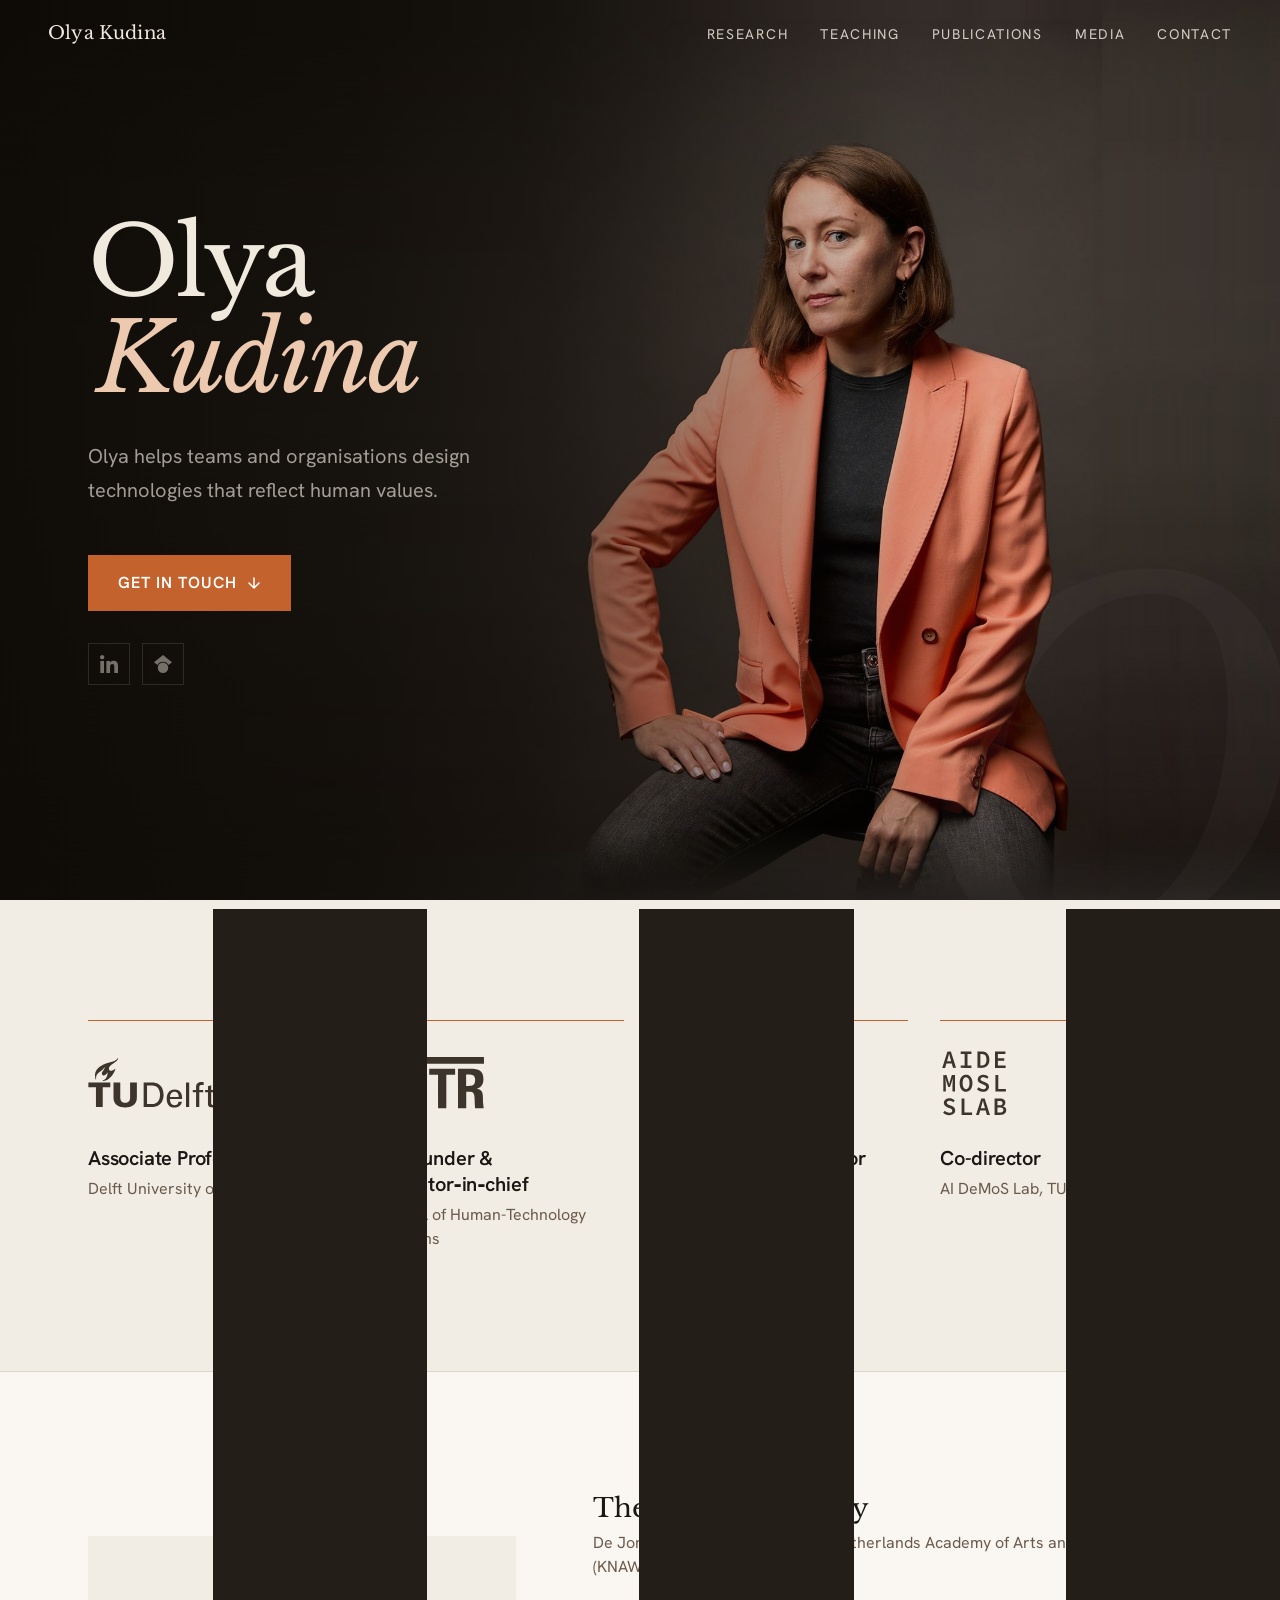
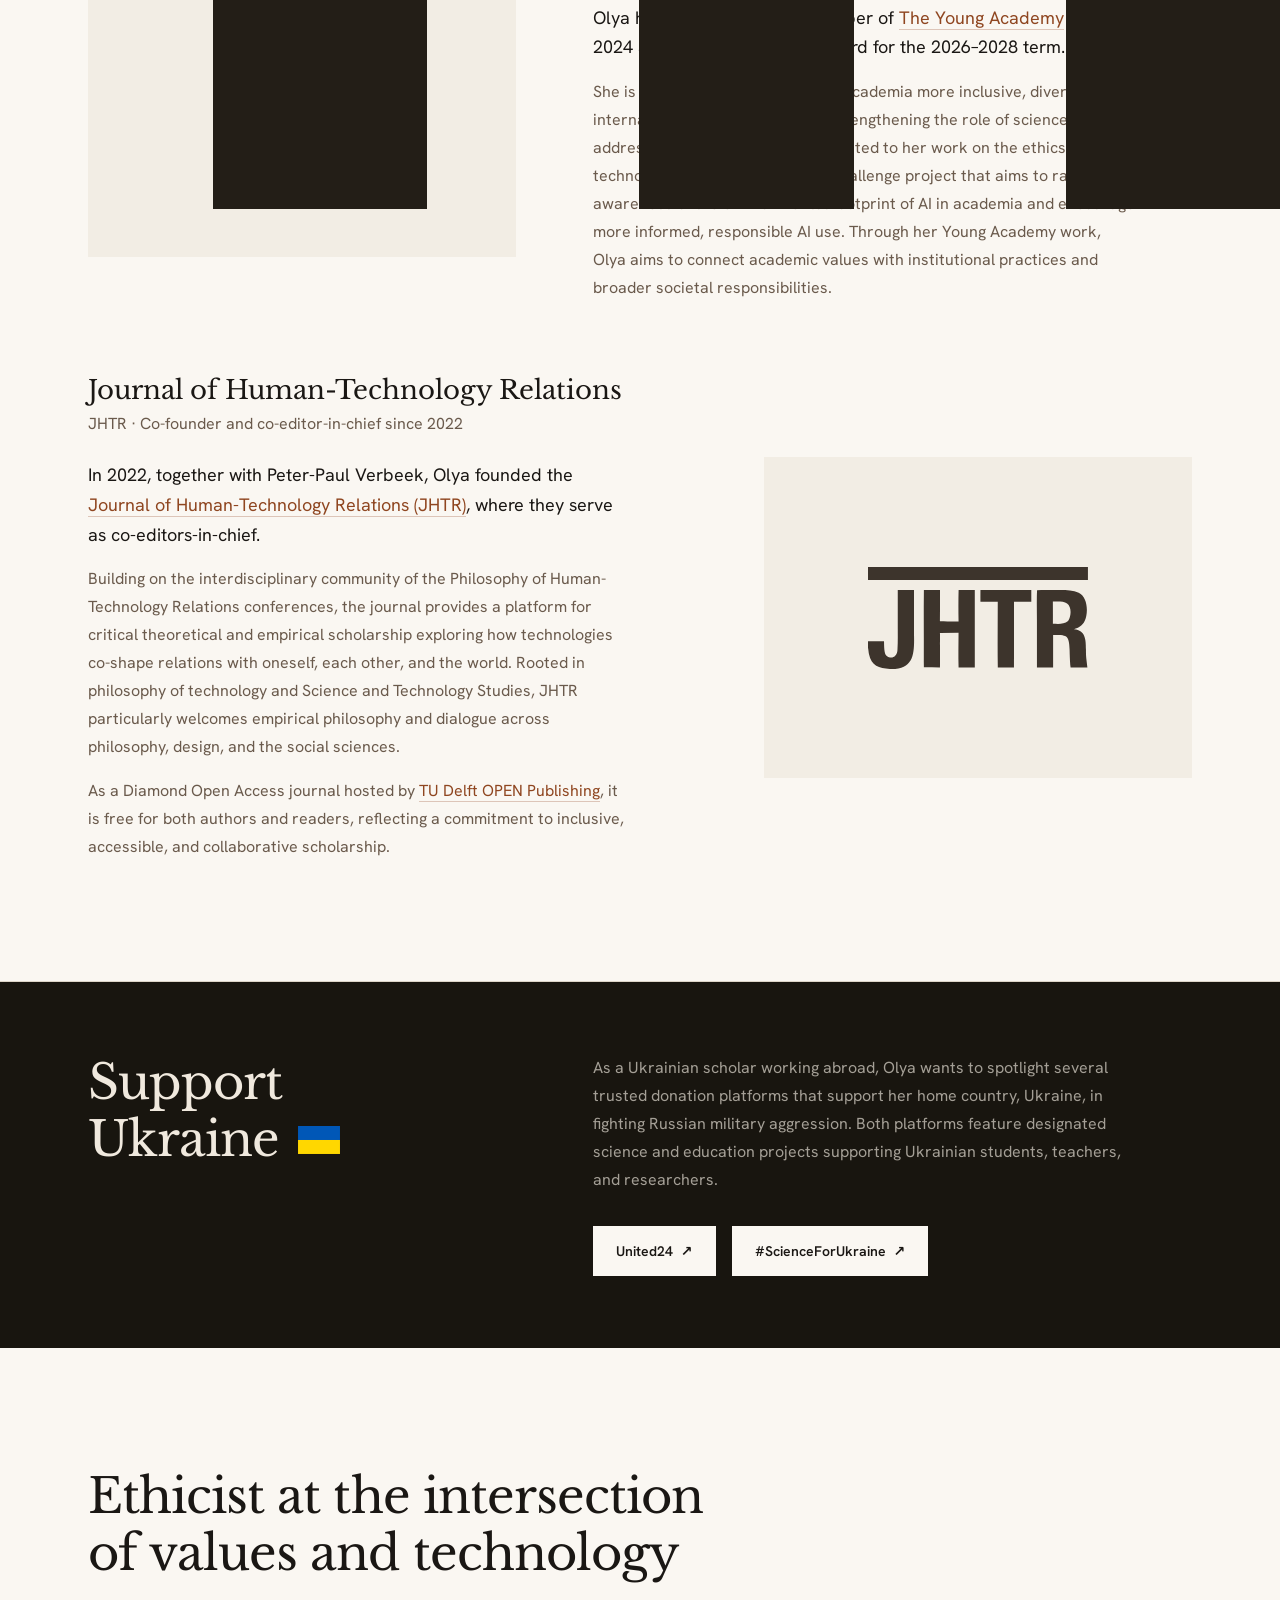
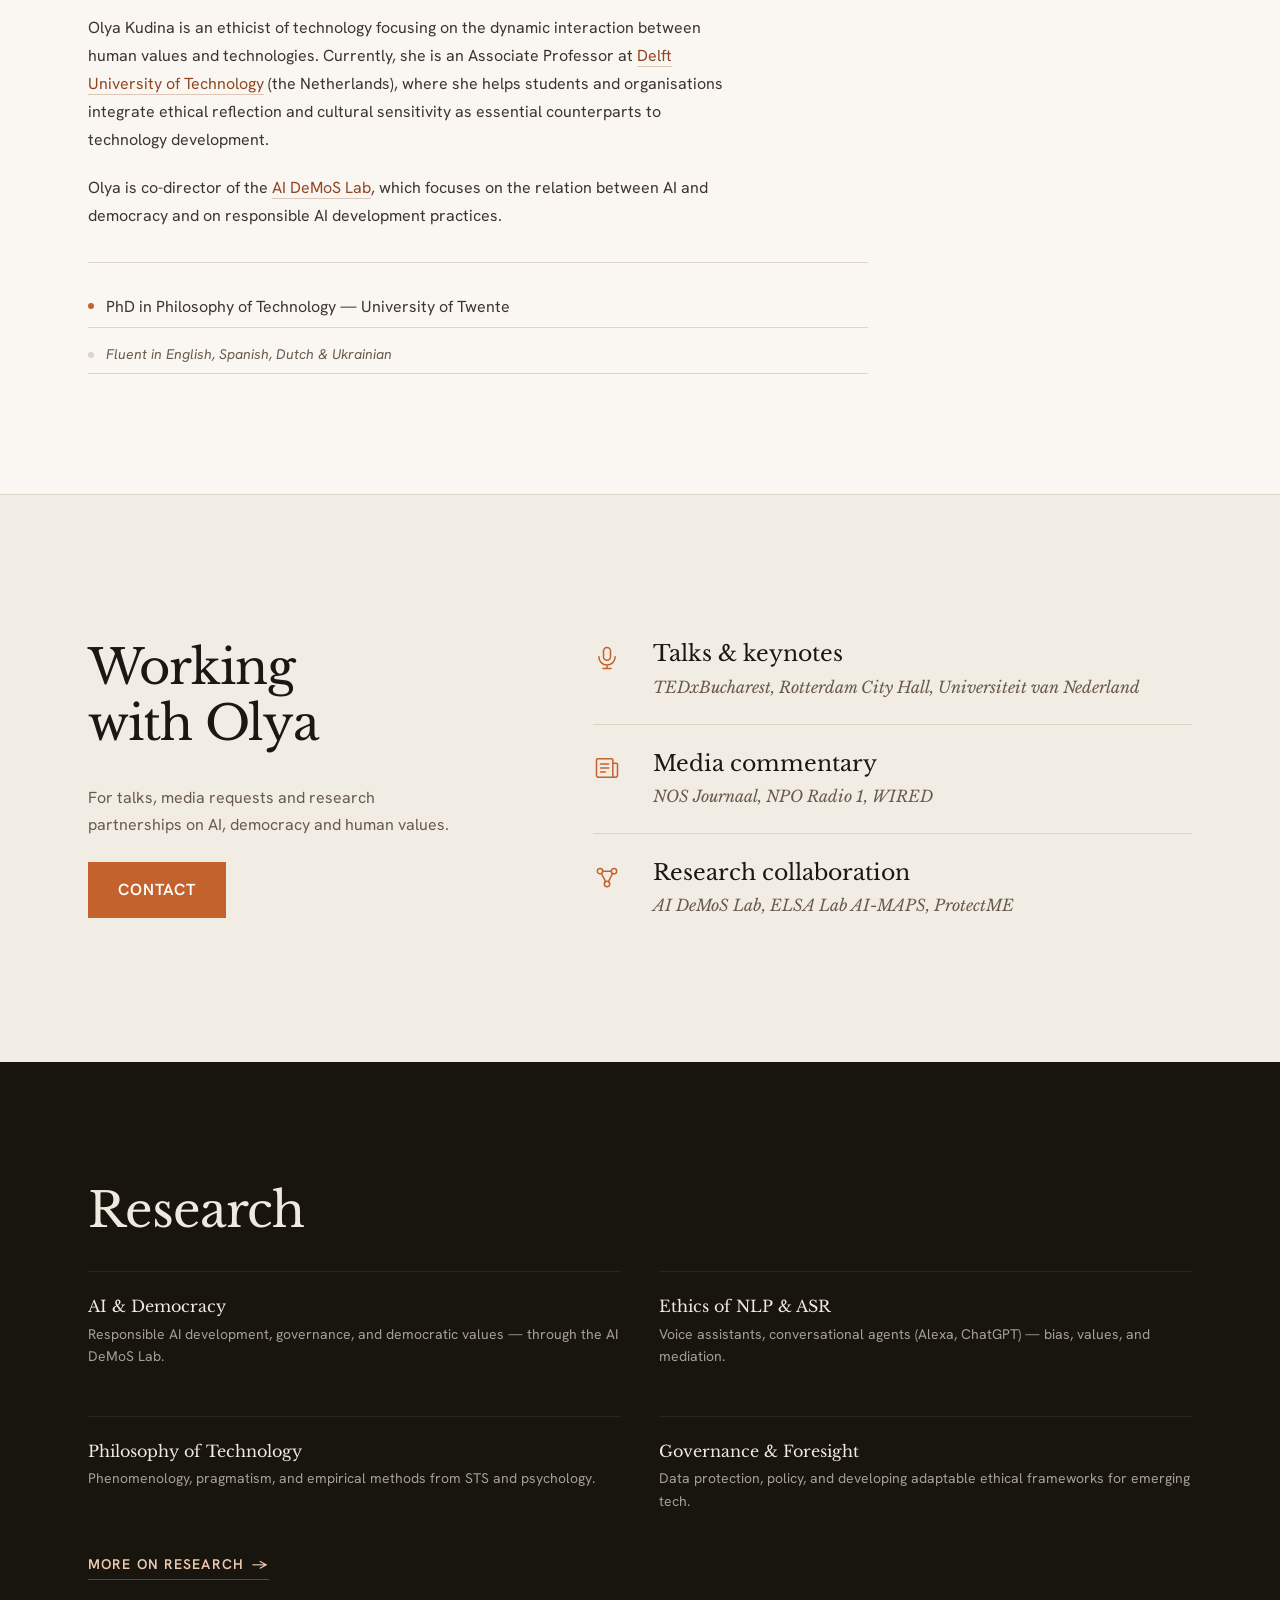
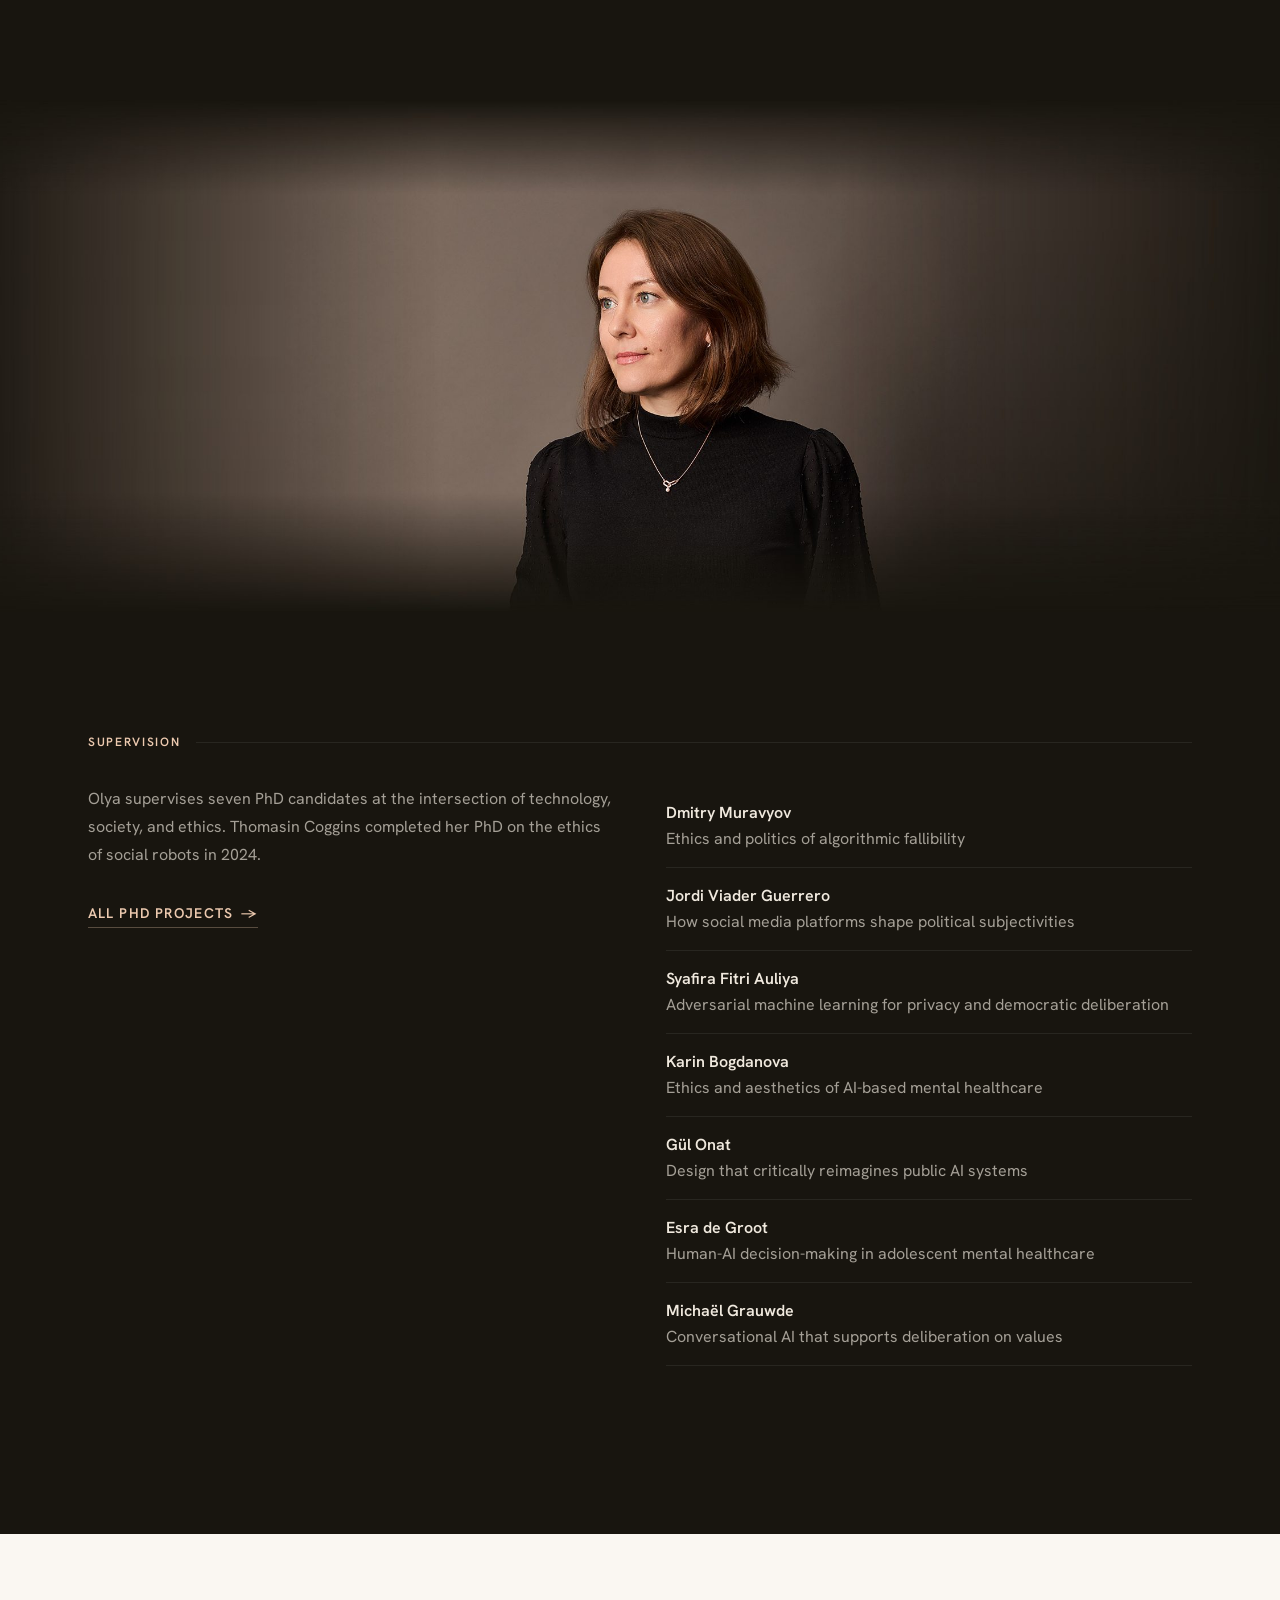
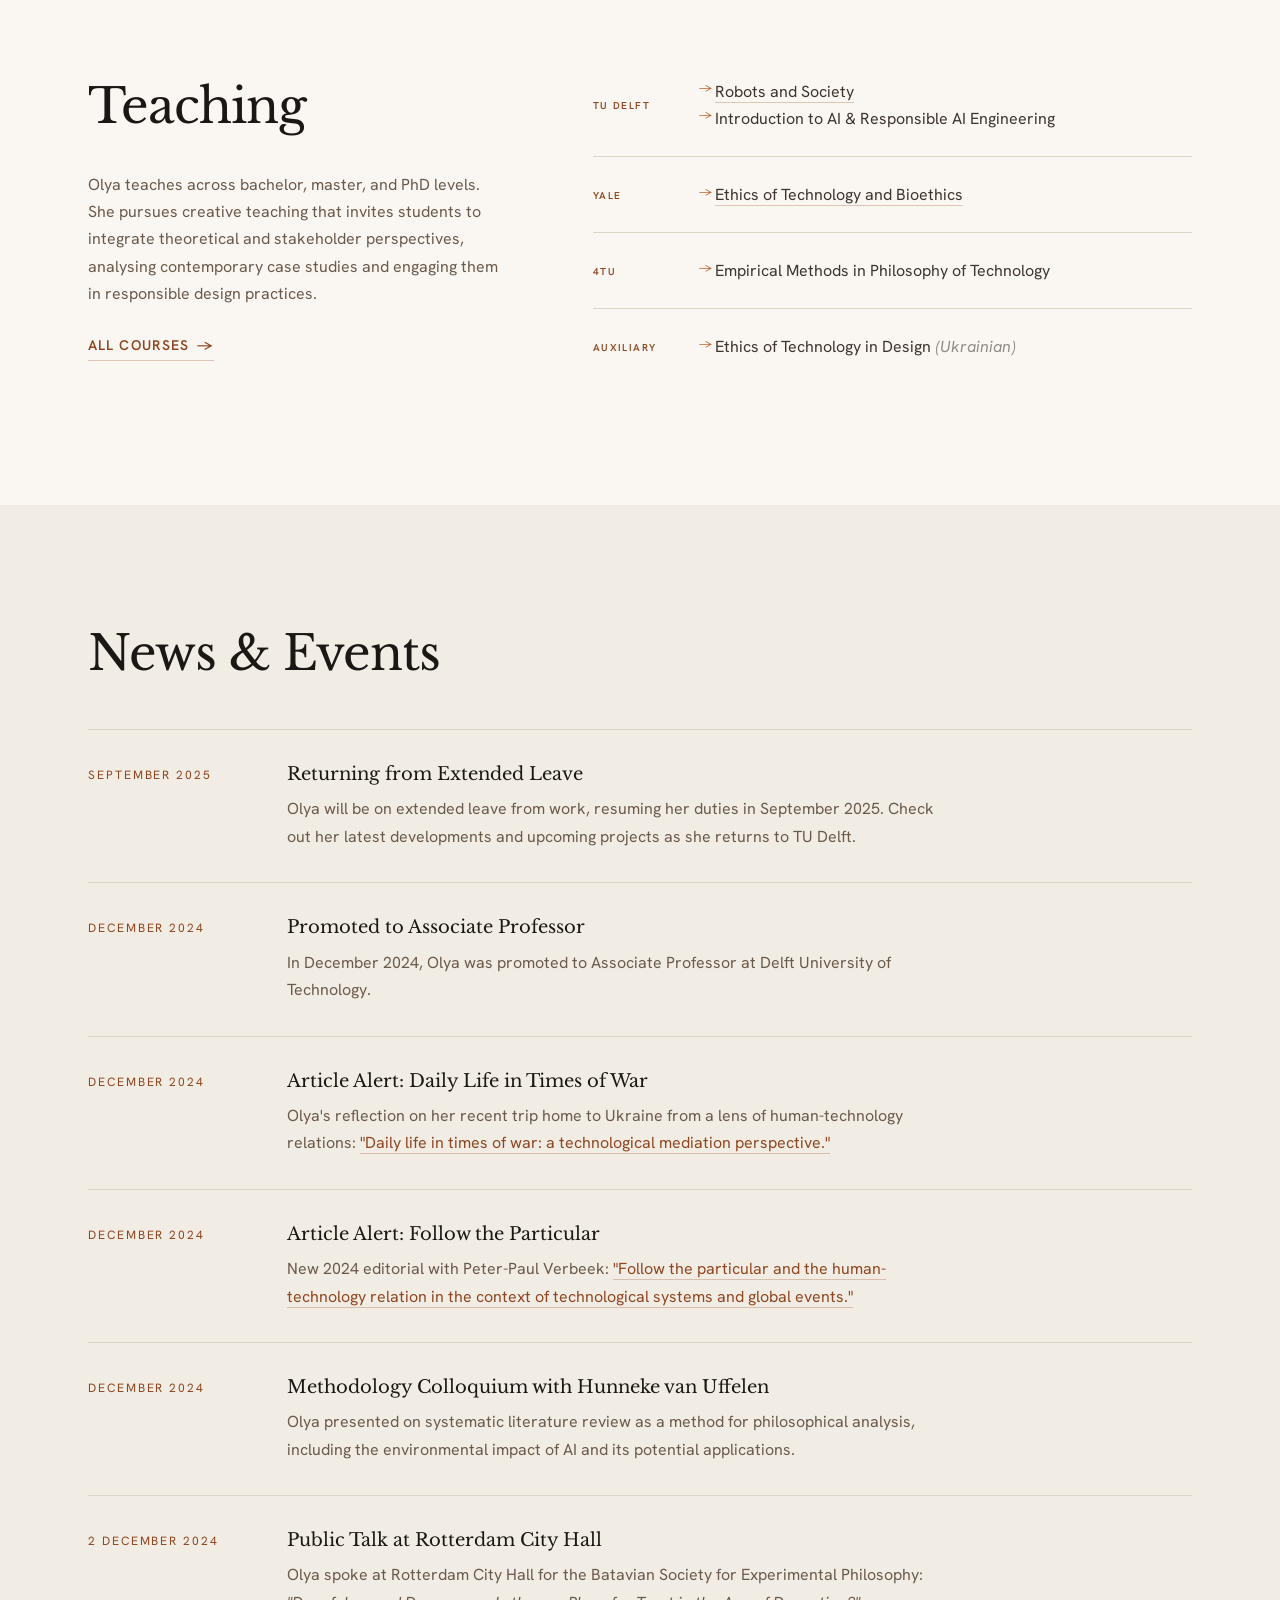
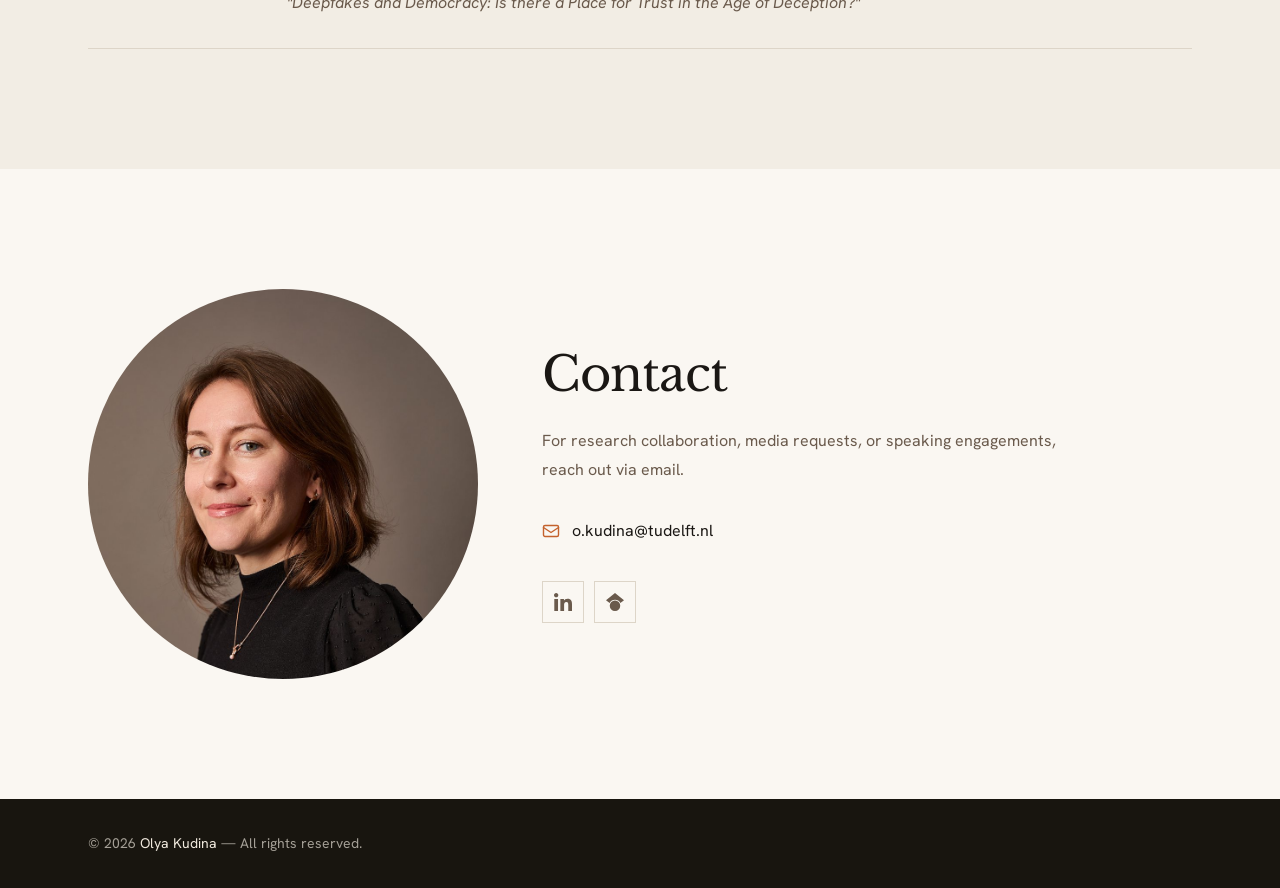
==== commit 4f3b4eaf: "Research: correct full names of AI DeMoS and AI-MAPS, designers in the lab team Co-Authored-By: Clau" ====
--- a/index.html
+++ b/index.html
@@ -35,7 +35,7 @@
     "alumniOf": { "@type": "Organization", "name": "University of Twente" },
     "image": "https://www.olyakudina.com/og-image.jpg",
     "sameAs": [
-      "https://www.linkedin.com/in/olya-kudina/",
+      "https://www.linkedin.com/in/olyakudina/",
       "https://scholar.google.com/citations?user=lbWl7x0AAAAJ"
     ],
     "knowsAbout": ["Technology Ethics", "AI Governance", "Philosophy of Technology", "Responsible AI"]
@@ -1164,7 +1164,7 @@
       </a>
 
       <div class="hero-socials">
-        <a class="hero-social-btn" href="https://www.linkedin.com/in/olya-kudina/" target="_blank" rel="noopener noreferrer" aria-label="LinkedIn profile">
+        <a class="hero-social-btn" href="https://www.linkedin.com/in/olyakudina/" target="_blank" rel="noopener noreferrer" aria-label="LinkedIn profile">
           <svg viewBox="0 0 93.06 93.06" fill="currentColor" xmlns="http://www.w3.org/2000/svg" aria-hidden="true">
             <path d="M11.185,0.08C5.004,0.08,0.001,5.092,0,11.259c0,6.173,5.003,11.184,11.186,11.184c6.166,0,11.176-5.011,11.176-11.184C22.362,5.091,17.351,0.08,11.185,0.08z"/>
             <rect x="1.538" y="30.926" width="19.287" height="62.054"/>
@@ -1327,7 +1327,7 @@
             <a class="help-item" href="/research">
               <svg class="help-ico" viewBox="0 0 24 24" aria-hidden="true"><circle cx="6" cy="7" r="2.3"/><circle cx="18" cy="7" r="2.3"/><circle cx="12" cy="18" r="2.3"/><path d="M8.3 7h7.4M7.2 9l3.6 7M16.8 9l-3.6 7"/></svg>
               <h3 class="help-title">Research collaboration</h3>
-              <span class="help-proof">AI DeMoS Lab, ELSA Lab AI MAPS, ProtectME</span>
+              <span class="help-proof">AI DeMoS Lab, ELSA Lab AI-MAPS, ProtectME</span>
             </a>
           </li>
         </ul>
@@ -1528,7 +1528,7 @@
             </a>
 
             <div class="socials" aria-label="Social media profiles">
-              <a href="https://www.linkedin.com/in/olya-kudina/" class="social-btn" target="_blank" rel="noopener noreferrer" aria-label="LinkedIn profile">
+              <a href="https://www.linkedin.com/in/olyakudina/" class="social-btn" target="_blank" rel="noopener noreferrer" aria-label="LinkedIn profile">
                 <svg viewBox="0 0 93.06 93.06" fill="currentColor" xmlns="http://www.w3.org/2000/svg" aria-hidden="true">
                   <path d="M11.185,0.08C5.004,0.08,0.001,5.092,0,11.259c0,6.173,5.003,11.184,11.186,11.184c6.166,0,11.176-5.011,11.176-11.184C22.362,5.091,17.351,0.08,11.185,0.08z"/>
                   <rect x="1.538" y="30.926" width="19.287" height="62.054"/>
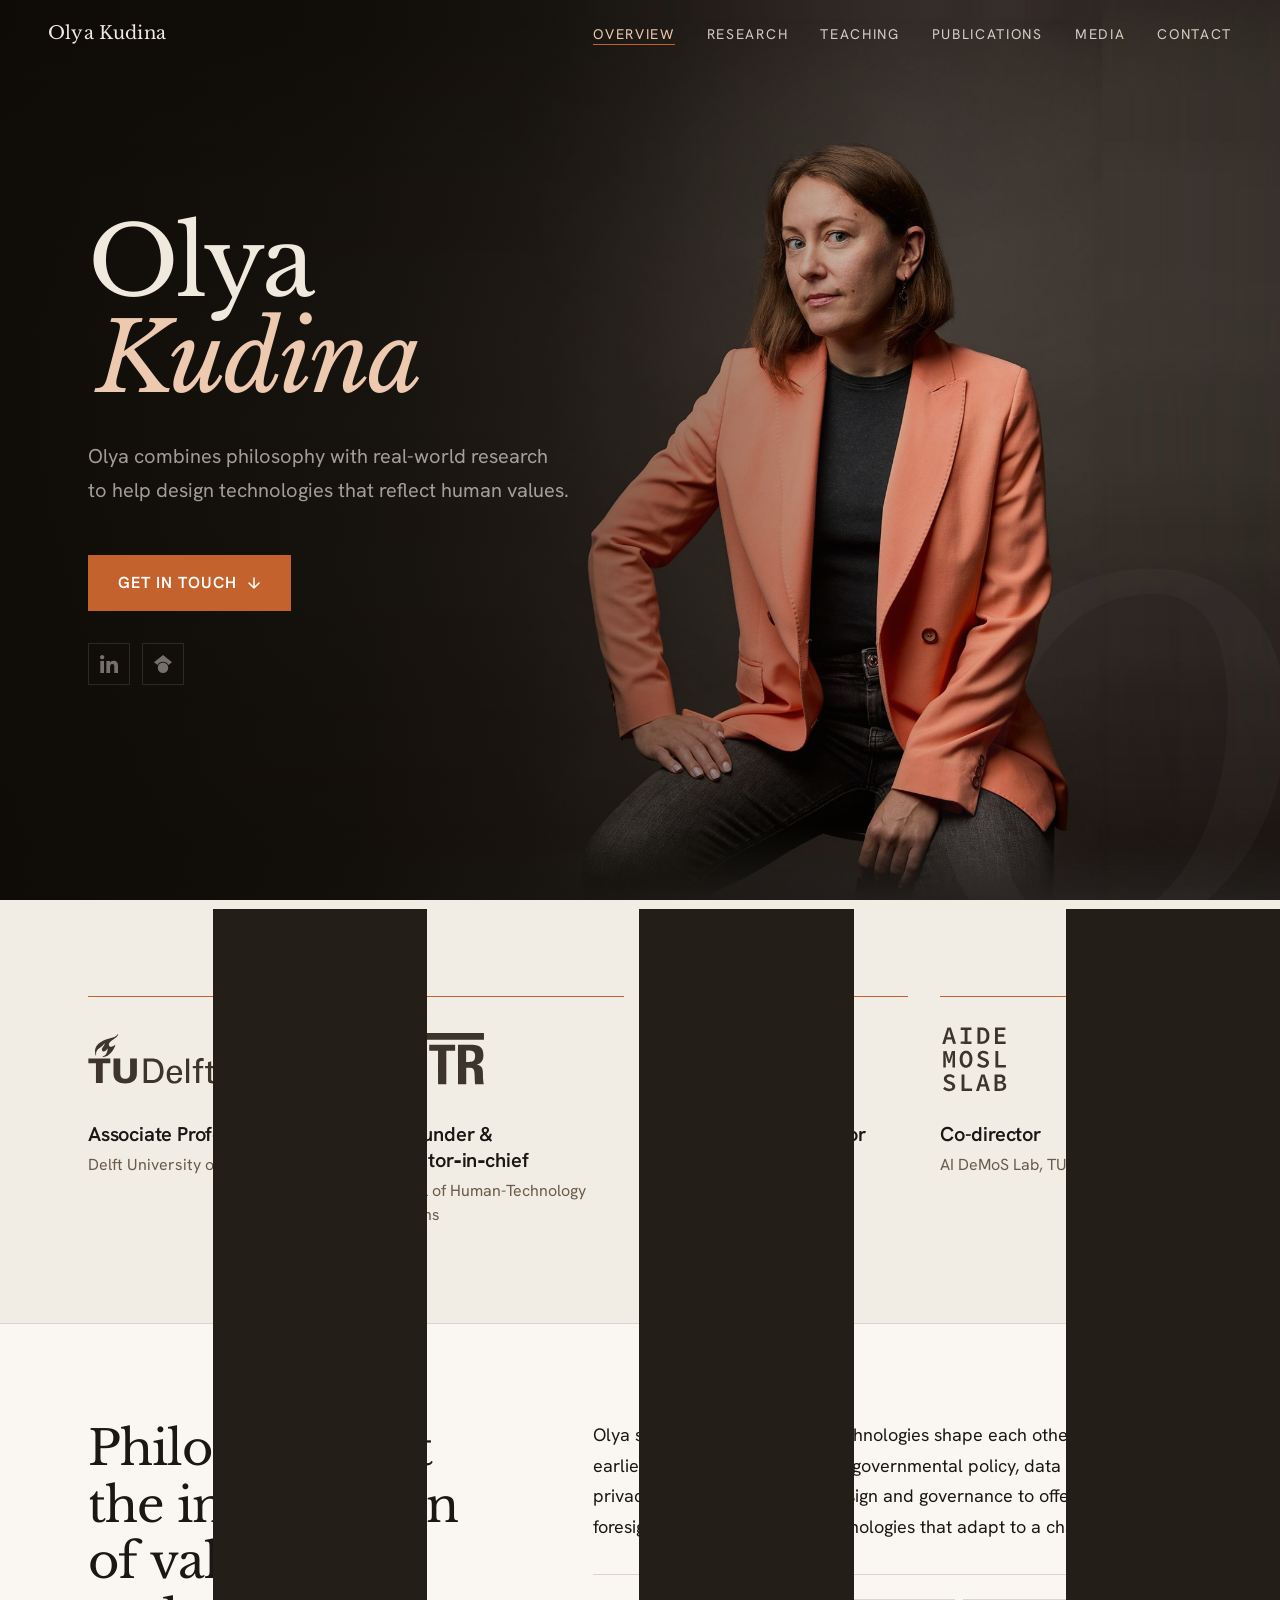
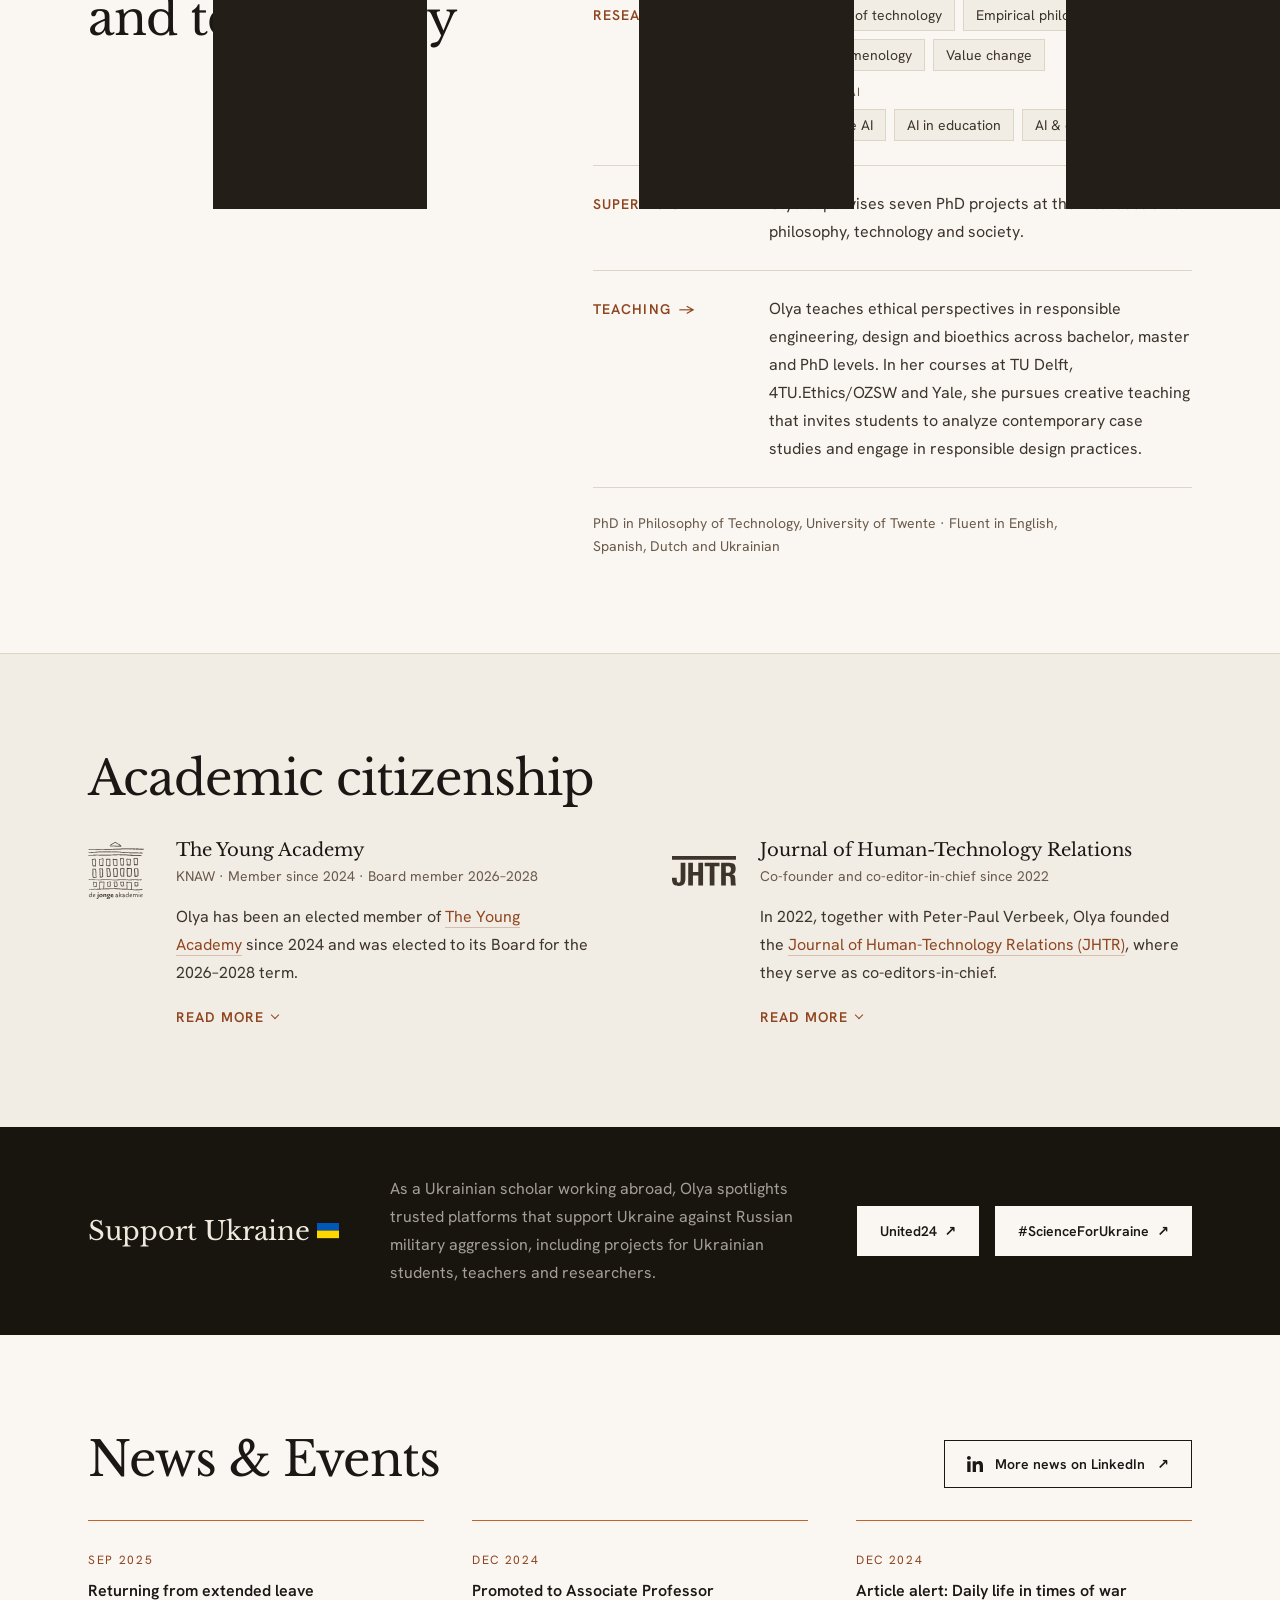
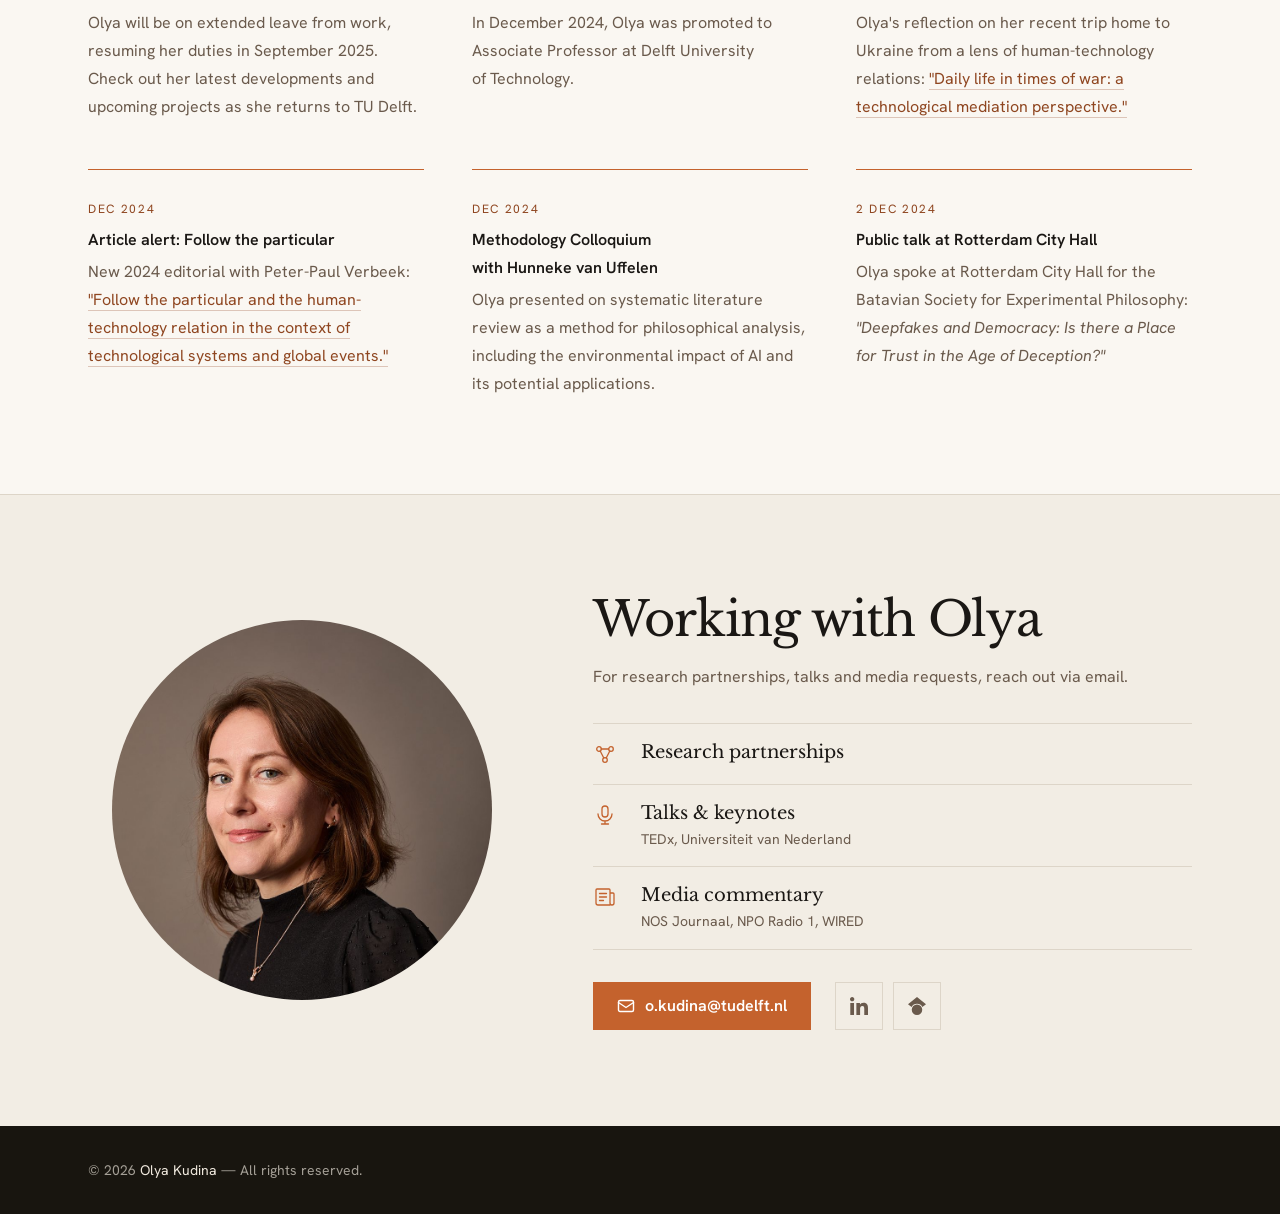
==== commit dcec9e1f: "Second version after Olya's feedback: a more compact homepage Homepage: Overview tab, new summary, a" ====
--- a/index.html
+++ b/index.html
@@ -395,78 +395,193 @@
     }
 
     /* ═══════════════════════════════════════════════════════════════
-       HIGHLIGHTS: longer stories behind two of the roles, and Ukraine
+       SHARED: heading on the left, content on the right
     ═══════════════════════════════════════════════════════════════ */
-    .hl { background: var(--cream); border-bottom: 1px solid var(--border); }
-    /* each story: a logo panel on one side, the text on the other, alternating */
-    .hl-list { display: flex; flex-direction: column; gap: var(--s6); }
+    .split {
+      display: grid;
+      grid-template-columns: minmax(0, 1fr) minmax(0, 1.4fr);
+      gap: var(--s4) clamp(2rem, 6vw, 5rem);
+      align-items: start;
+    }
+    .inline-link {
+      color: var(--accent-text);
+      border-bottom: 1px solid rgba(143, 70, 32, 0.28);
+      transition: border-color var(--dur) var(--ease);
+    }
+    .inline-link:hover { border-color: var(--accent-text); }
+
+    /* ═══════════════════════════════════════════════════════════════
+       ABOUT: who Olya is, then one line per page to go deeper
+    ═══════════════════════════════════════════════════════════════ */
+    .about { background: var(--cream); }
+    .about-lead {
+      max-width: 650px;
+      font-size: 1.125rem;
+      line-height: 1.7;
+      color: var(--ink);
+      text-wrap: pretty;
+    }
+    .about-rows { margin-top: var(--s4); border-top: 1px solid var(--border); }
+    .about-row {
+      display: grid;
+      grid-template-columns: 9.5rem minmax(0, 1fr);
+      gap: 0.25rem var(--s3);
+      padding-block: var(--s3);
+      border-bottom: 1px solid var(--border);
+    }
+    .about-row dt a {
+      display: inline-flex;
+      align-items: center;
+      gap: 0.5rem;
+      font-size: 0.875rem;
+      font-weight: 600;
+      letter-spacing: 0.08em;
+      text-transform: uppercase;
+      line-height: 1.75rem;
+      color: var(--accent-text);
+      transition: gap var(--dur) var(--ease);
+    }
+    .about-row dt a:hover { gap: 0.75rem; }
+    .about-row dd {
+      max-width: 650px;
+      font-size: 1rem;
+      line-height: 1.75;
+      color: var(--ink-soft);
+      text-wrap: pretty;
+    }
+    /* research areas as tags: approach on the first line, the AI themes under their own label */
+    .about-row--tags dt a { line-height: 2rem; }
+    .about-row--tags dd { display: grid; gap: 0.75rem; }
+    .tag-line { display: flex; flex-wrap: wrap; align-items: center; gap: 0.5rem; }
+    /* the label takes its own line so the three AI tags stay together */
+    .tag-line-label {
+      flex-basis: 100%;
+      line-height: 1.5;
+      font-size: 0.75rem;
+      letter-spacing: 0.14em;
+      text-transform: uppercase;
+      color: var(--muted);
+    }
+    .tag {
+      display: inline-flex;
+      align-items: center;
+      height: 32px;
+      padding: 0 0.75rem;
+      border: 1px solid var(--border);
+      background: var(--cream-warm);
+      color: var(--ink-soft);
+      font-size: 0.875rem;
+      white-space: nowrap;
+      transition: border-color var(--dur) var(--ease), color var(--dur) var(--ease);
+    }
+    .tag:hover { border-color: var(--accent-text); color: var(--accent-text); }
+
+    .about-facts {
+      margin-top: var(--s3);
+      max-width: 30rem;
+      font-size: 0.875rem;
+      line-height: 1.6;
+      color: var(--muted);
+    }
+
+    /* ═══════════════════════════════════════════════════════════════
+       ACADEMIC CITIZENSHIP: two short stories side by side
+    ═══════════════════════════════════════════════════════════════ */
+    .hl { background: var(--cream-warm); border-top: 1px solid var(--border); padding-block: var(--s7); }
+    .hl .section-heading { margin-bottom: var(--s4); }
+    .hl-list {
+      display: grid;
+      grid-template-columns: repeat(2, minmax(0, 1fr));
+      gap: var(--s4) clamp(2rem, 5vw, 4rem);
+    }
     .hl-item {
       display: grid;
-      grid-template-columns: minmax(0, 5fr) minmax(0, 7fr);
-      gap: var(--s4) clamp(2rem, 6vw, 5rem);
-      align-items: center;
-    }
-    .hl-item:nth-child(even) { grid-template-columns: minmax(0, 7fr) minmax(0, 5fr); }
-    .hl-item:nth-child(even) .hl-panel { order: 2; }
-    .hl-panel {
-      aspect-ratio: 4 / 3;
+      grid-template-columns: 64px minmax(0, 1fr);
+      gap: 0 var(--s3);
+      align-items: start;
+    }
+    .hl-logo { display: flex; align-items: center; height: 64px; }
+    .hl-logo .role-logo-shape { width: var(--logo-w); }
+    .hl-item:hover .role-logo-shape { background-color: var(--accent); }
+    .hl-title {
+      font-family: var(--serif);
+      font-size: 1.125rem;
+      font-weight: 400;
+      line-height: 1.3;
+      color: var(--ink);
+      text-wrap: balance;
+    }
+    .hl-org {
+      margin-top: 0.25rem;
+      font-size: 0.875rem;
+      line-height: 1.5;
+      color: var(--muted);
+    }
+    .hl-body {
+      margin-top: var(--s2);
+      font-size: 1rem;
+      line-height: 1.75;
+      color: var(--ink-soft);
+      text-wrap: pretty;
+    }
+    /* the full story stays on the page, folded under the first sentence */
+    .hl-more summary {
+      display: inline-flex;
+      align-items: center;
+      gap: 0.5rem;
+      margin-top: var(--s2);
+      list-style: none;
+      cursor: pointer;
+      font-size: 0.875rem;
+      font-weight: 600;
+      letter-spacing: 0.08em;
+      text-transform: uppercase;
+      line-height: 1.75rem;
+      color: var(--accent-text);
+    }
+    .hl-more summary::-webkit-details-marker { display: none; }
+    .hl-more summary::after {
+      content: '';
+      width: 0.375rem;
+      height: 0.375rem;
+      margin-top: -0.25rem;
+      border-right: 1.5px solid currentColor;
+      border-bottom: 1.5px solid currentColor;
+      transform: rotate(45deg);
+      transition: transform var(--dur) var(--ease), margin var(--dur) var(--ease);
+    }
+    .hl-more[open] summary::after { transform: rotate(-135deg); margin-top: 0.25rem; }
+    .hl-more summary:hover .hl-more-open,
+    .hl-more summary:hover .hl-more-close { text-decoration: underline; text-underline-offset: 4px; }
+    .hl-more-close,
+    .hl-more[open] .hl-more-open { display: none; }
+    .hl-more[open] .hl-more-close { display: inline; }
+    .hl-more .hl-body { margin-top: var(--s1); }
+
+    /* ═══════════════════════════════════════════════════════════════
+       SUPPORT UKRAINE: a slim band
+    ═══════════════════════════════════════════════════════════════ */
+    .ua {
+      background: var(--night);
+      color: var(--text-on-dark);
+      padding-block: var(--s5);
+    }
+    .ua-row {
       display: grid;
-      place-items: center;
-      background: var(--cream-warm);
-    }
-    .hl-panel .role-logo-shape { width: min(var(--logo-w), 60%); }
-    .hl-item:hover .hl-panel .role-logo-shape { background-color: var(--accent); }
-    .hl-title {
+      grid-template-columns: auto minmax(0, 1fr) auto;
+      gap: var(--s3) clamp(2rem, 4vw, 3.5rem);
+      align-items: center;
+    }
+    /* short section title shared by the slim bands (Support Ukraine) */
+    .band-title {
       font-family: var(--serif);
       font-size: 1.625rem;
       font-weight: 400;
       line-height: 1.25;
-      color: var(--ink);
-      text-wrap: balance;
-    }
-    .hl-org {
-      margin-top: 0.375rem;
-      font-size: 1rem;
-      line-height: 1.5;
-      color: var(--muted);
-    }
-    /* first sentence carries the news for anyone skimming */
-    .hl-lead {
-      margin-top: var(--s3);
-      max-width: 34rem; /* about 70 characters a line */
-      font-size: 1.125rem;
-      line-height: 1.65;
-      color: var(--ink);
-      text-wrap: pretty;
-    }
-    .hl-body {
-      margin-top: var(--s2);
-      max-width: 34rem; /* about 70 characters a line */
-      font-size: 1rem;
-      line-height: 1.75;
-      color: var(--muted);
-      text-wrap: pretty;
-    }
-    .hl a {
-      color: var(--accent-text);
-      border-bottom: 1px solid rgba(143, 70, 32, 0.28);
-      transition: border-color var(--dur) var(--ease);
-    }
-    .hl a:hover { border-color: var(--accent-text); }
-
-    .ua {
-      background: var(--night);
-      color: var(--text-on-dark);
-      padding-block: var(--s6);
-    }
-    .ua-split {
-      display: grid;
-      grid-template-columns: minmax(0, 1fr) minmax(0, 1.4fr);
-      gap: var(--s3) clamp(2rem, 6vw, 5rem);
-      align-items: start;
-    }
-    /* sits on the second line, after "Ukraine", sized to the cap height */
-    .ua-flag { display: inline-block; width: 0.875em; height: 0.583em; margin-left: 0.125em; vertical-align: 0.05em; }
+      white-space: nowrap;
+    }
+    /* sized to the cap height, after "Ukraine" */
+    .ua-flag { display: inline-block; width: 0.875em; height: 0.583em; margin-left: 0.25em; vertical-align: 0.05em; }
     .ua-text {
       max-width: 34rem;
       font-size: 1rem;
@@ -474,7 +589,7 @@
       color: var(--text-on-dark-soft);
       text-wrap: pretty;
     }
-    .ua-links { display: flex; flex-wrap: wrap; gap: var(--s2); margin-top: var(--s4); }
+    .ua-links { display: flex; flex-wrap: wrap; gap: var(--s2); }
     .ua-link {
       display: inline-flex;
       align-items: center;
@@ -493,555 +608,193 @@
     .ua-link:hover { background: var(--accent); border-color: var(--accent); color: #fff; }
     .ua-link:focus-visible { outline-color: var(--accent-pale); }
 
-    @media (max-width: 900px) {
-      .hl-list { gap: var(--s5); }
-      .hl-item,
-      .hl-item:nth-child(even) { grid-template-columns: minmax(0, 1fr); }
-      .hl-item:nth-child(even) .hl-panel { order: 0; }
-      .hl-panel { aspect-ratio: 16 / 7; }
-      .hl-panel .role-logo-shape { width: min(var(--logo-w), 45%); max-height: 72%; }
-      .ua-split { grid-template-columns: minmax(0, 1fr); }
-    }
-
     /* ═══════════════════════════════════════════════════════════════
-       ABOUT
+       NEWS: the latest few, the rest lives on LinkedIn
     ═══════════════════════════════════════════════════════════════ */
-    .about { background: var(--cream); }
-
-    .about-grid {
-      max-width: 780px;
-    }
-
-    .about-tag   { margin-bottom: var(--s2); }
-    .about-h2    { margin-bottom: var(--s4); }
-
-    .about-body p {
-      margin-bottom: 1.25rem;
+    .news { background: var(--cream); }
+    /* heading on the left, the LinkedIn link on the right, then all items in a 3 × 2 grid */
+    .news-top {
+      display: flex;
+      flex-wrap: wrap;
+      align-items: flex-end;
+      justify-content: space-between;
+      gap: var(--s2) var(--s4);
+      margin-bottom: var(--s4);
+    }
+    .news-grid {
+      display: grid;
+      grid-template-columns: repeat(3, minmax(0, 1fr));
+      gap: var(--s5) clamp(1.5rem, 4vw, 3rem);
+    }
+    .news-entry {
+      min-width: 0;
+      padding-top: var(--s3);
+      border-top: 1px solid var(--accent);
+    }
+    .news-entry-date {
+      font-size: 0.75rem;
+      letter-spacing: 0.14em;
+      text-transform: uppercase;
+      color: var(--accent-text);
+      white-space: nowrap;
+    }
+    .news-entry-title {
+      margin-top: 0.25rem;
+      font-size: 1rem;
+      font-weight: 600;
+      line-height: 1.75;
+      color: var(--ink);
+      text-wrap: balance;
+    }
+    .news-entry-body {
+      margin-top: 0.25rem;
       font-size: 1rem;
       line-height: 1.75;
-      color: var(--ink-soft);
+      color: var(--muted);
       text-wrap: pretty;
-      max-width: 650px;
-    }
-    .about-body p:last-child { margin-bottom: 0; }
-
-    .about-body a {
+    }
+    .news-entry-body a {
       color: var(--accent-text);
       border-bottom: 1px solid rgba(143, 70, 32, 0.28);
       transition: border-color var(--dur) var(--ease);
     }
-    .about-body a:hover { border-color: var(--accent-text); }
-
-    .about-credentials {
-      margin-top: var(--s4);
-      padding-top: var(--s3);
-      border-top: 1px solid var(--border);
-      display: flex;
-      flex-direction: column;
-      gap: var(--s1);
-    }
-    .about-cred {
-      display: flex;
-      align-items: flex-start;
+    .news-entry-body a:hover { border-color: var(--accent-text); }
+
+    .li-btn {
+      display: inline-flex;
+      align-items: center;
       gap: 0.75rem;
-      padding: 0.5rem 0;
-      border-bottom: 1px solid var(--border);
-      font-size: 1rem;
-      color: var(--ink-soft);
-      line-height: 1.5;
-    }
-    .about-cred-dot {
-      width: 6px;
-      height: 6px;
-      background: var(--accent);
-      border-radius: 50%;
-      flex-shrink: 0;
-      margin-top: 0.5rem;
-    }
-    .about-cred--lang {
-      color: var(--muted);
+      height: 48px;
+      padding: 0 1.375rem;
+      border: 1px solid var(--ink);
+      color: var(--ink);
       font-size: 0.875rem;
-      font-style: italic;
-    }
-    .about-cred--lang .about-cred-dot {
-      background: var(--border);
-    }
-    .about-cred a {
-      color: var(--accent-text);
-      border-bottom: 1px solid rgba(143, 70, 32, 0.28);
-      transition: border-color var(--dur) var(--ease);
-    }
-    .about-cred a:hover { border-color: var(--accent-text); }
-
-    .portrait-wrap, .portrait, .portrait-inline { display: none; }
+      font-weight: 600;
+      white-space: nowrap;
+      transition: background var(--dur) var(--ease), color var(--dur) var(--ease), border-color var(--dur) var(--ease);
+    }
+    .li-btn svg { width: 16px; height: 16px; flex-shrink: 0; }
+    .li-btn:hover { background: var(--ink); color: var(--cream); }
 
     /* ═══════════════════════════════════════════════════════════════
-       WORKING WITH OLYA
+       WORKING WITH OLYA + CONTACT
     ═══════════════════════════════════════════════════════════════ */
-    .help {
-      background: var(--cream-warm);
-      border-top: 1px solid var(--border);
-    }
-
-    /* Heading left, three ways to work together right; both columns share the same top and bottom rules */
-    .help-split {
+    .contact { background: var(--cream-warm); border-top: 1px solid var(--border); }
+    .contact-inner {
       display: grid;
       grid-template-columns: minmax(0, 1fr) minmax(0, 1.4fr);
-      gap: var(--s5) clamp(2rem, 6vw, 5rem);
-      align-items: stretch;
-    }
-
-    .help-intro {
-      display: flex;
-      flex-direction: column;
-      justify-content: space-between;
-      gap: var(--s4);
-      padding-block: var(--s3);
-    }
-
-    .help-lead {
+      gap: var(--s4) clamp(2rem, 6vw, 5rem);
+      align-items: center;
+    }
+    .contact-portrait-wrap { display: flex; justify-content: center; }
+    .contact-portrait {
+      width: 100%;
+      max-width: 380px;
+      aspect-ratio: 1 / 1;
+      border-radius: 50%;
+      object-fit: cover;
+      object-position: center 15%;
+    }
+    .contact-desc {
+      margin-top: var(--s2);
+      max-width: 34rem;
       font-size: 1rem;
-      line-height: 1.7;
+      line-height: 1.75;
       color: var(--muted);
-      max-width: 24rem;
       text-wrap: pretty;
     }
 
-    .help-cta {
-      display: inline-flex;
-      align-items: center;
-      gap: 0.625rem;
-      margin-top: var(--s3);
-      padding: 0.875rem 1.875rem;
-      background: var(--accent);
-      color: #fff;
-      font-family: var(--prose);
-      font-size: 1rem;
-      font-weight: 600;
-      letter-spacing: 0.06em;
-      text-transform: uppercase;
-      transition: background var(--dur) var(--ease), transform var(--dur) var(--ease);
-    }
-    .help-cta:hover { background: var(--accent-dim); transform: translateY(-2px); }
-
-    .help-items {
-      display: flex;
-      flex-direction: column;
-    }
-    .help-items li { display: flex; flex: 1; }
-
+    .help-items { margin-top: var(--s4); border-top: 1px solid var(--border); }
     .help-item {
-      flex: 1;
       display: grid;
-      grid-template-columns: 2.25rem minmax(0, 1fr);
-      gap: 0.375rem var(--s3);
+      grid-template-columns: 2rem minmax(0, 1fr);
+      gap: 0.125rem var(--s2);
       align-items: baseline;
-      align-content: center;
-      padding-block: var(--s3);
-      border-top: 1px solid var(--border);
-    }
-    .help-items li:first-child .help-item { border-top: none; }
-
+      padding-block: var(--s2);
+      border-bottom: 1px solid var(--border);
+    }
     .help-ico {
       grid-row: 1 / span 2;
       align-self: start;
-      width: 1.75rem;
-      height: 1.75rem;
-      margin-top: 0.25rem;
+      width: 1.5rem;
+      height: 1.5rem;
+      margin-top: 0.125rem;
       fill: none;
       stroke: var(--accent);
       stroke-width: 1.3;
       stroke-linecap: round;
       stroke-linejoin: round;
     }
-
     .help-title {
-      font-family: var(--serif);
-      font-size: 1.375rem;
-      font-weight: 400;
-      line-height: 1.3;
-      color: var(--ink);
-      transition: color var(--dur) var(--ease);
-    }
-    .help-item:hover .help-title { color: var(--accent-text); }
-
-    .help-proof {
-      grid-column: 2;
-      font-family: var(--serif);
-      font-style: italic;
-      font-size: 1rem;
-      line-height: 1.5;
-      color: var(--muted);
-    }
-
-
-    @media (max-width: 760px) {
-      .help-split { grid-template-columns: minmax(0, 1fr); gap: var(--s4); }
-      .help-intro { border-top: none; border-bottom: none; padding-block: 0; }
-      .help-item { grid-template-columns: 2.25rem minmax(0, 1fr); }
-    }
-
-    .text-link {
-      display: inline-flex;
-      align-items: center;
-      gap: 0.5rem;
-      align-self: flex-start;
-      margin-top: auto;
-      font-family: var(--prose);
-      font-size: 0.875rem;
-      font-weight: 600;
-      letter-spacing: 0.08em;
-      text-transform: uppercase;
-      color: var(--accent-text);
-      border-bottom: 1px solid rgba(143, 70, 32, 0.28);
-      padding-bottom: 2px;
-      transition: border-color var(--dur) var(--ease), gap var(--dur) var(--ease);
-    }
-    .text-link:hover { border-color: var(--accent-text); gap: 0.75rem; }
-    .text-link--light {
-      color: var(--accent-pale);
-      border-color: rgba(236, 201, 175, 0.3);
-    }
-    .text-link--light:hover { border-color: var(--accent-pale); }
-
-    /* ═══════════════════════════════════════════════════════════════
-       RESEARCH & TEACHING
-    ═══════════════════════════════════════════════════════════════ */
-    .rt {
-      background: var(--night);
-      color: var(--text-on-dark);
-    }
-
-    .rt-header { margin-bottom: var(--s4); }
-
-    .rt-header .section-heading { color: var(--text-on-dark); }
-
-    .rt-block {
-      margin-bottom: var(--s5);
-    }
-
-    .rt-band {
-      height: clamp(300px, 40vw, 600px);
-      margin-block: var(--s7) var(--s7);
-      display: flex;
-      justify-content: center;
-      overflow: hidden;
-      background: var(--night);
-    }
-    .rt-band img {
-      height: 100%;
-      width: auto;
-      max-width: none;
-      flex-shrink: 0;
-    }
-
-    .rt-col-head {
-      font-family: var(--prose);
-      font-style: normal;
-      font-weight: 600;
-      font-size: 0.75rem;
-      letter-spacing: 0.14em;
-      text-transform: uppercase;
-      color: var(--accent-pale);
-      margin-bottom: var(--s4);
-      display: flex;
-      align-items: center;
-      gap: var(--s2);
-    }
-    .rt-col-head::after {
-      content: '';
-      flex: 1;
-      height: 1px;
-      background: var(--border-night);
-    }
-
-    .rt-body {
-      font-size: 1rem;
-      line-height: 1.75;
-      color: var(--text-on-dark-soft);
-      max-width: 650px;
-    }
-
-    .rt-teaching-grid {
-      display: grid;
-      grid-template-columns: 1fr 1fr;
-      gap: clamp(2rem, 4vw, 4rem);
-      align-items: start;
-    }
-
-    .rt-list { display: flex; flex-direction: column; }
-    .rt-list li {
-      padding: var(--s2) 0;
-      border-bottom: 1px solid var(--border-night);
-      font-size: 1rem;
-      line-height: 1.5;
-      color: var(--text-on-dark-soft);
-    }
-    .rt-phd-name { display: block; font-weight: 600; color: var(--text-on-dark); }
-    .rt-phd-topic { display: block; margin-top: 0.125rem; }
-
-    /* Teaching: its own light section; heading left, courses right */
-    .teach { background: var(--cream); }
-    .teach-split {
-      display: grid;
-      grid-template-columns: minmax(0, 1fr) minmax(0, 1.4fr);
-      gap: var(--s5) clamp(2rem, 6vw, 5rem);
-      align-items: stretch;
-    }
-    .teach-intro {
-      display: flex;
-      flex-direction: column;
-      justify-content: space-between;
-      gap: var(--s4);
-      padding-block: var(--s3);
-    }
-    .teach-lead {
-      font-size: 1rem;
-      line-height: 1.7;
-      color: var(--muted);
-      max-width: 26rem;
-      margin-bottom: var(--s3);
-      text-wrap: pretty;
-    }
-    .teach .rt-courses { height: 100%; border: none; }
-    .teach .rt-course-row:last-child { border-bottom: none; }
-    .teach .rt-course-row { flex: 1; border-bottom-color: var(--border); align-items: center; padding: var(--s3) 0; }
-    .teach .rt-inst { color: var(--accent-text); }
-    .teach .rt-course-list li { color: var(--ink-soft); font-size: 1rem; }
-    .teach .rt-course-list a { color: var(--ink-soft); border-bottom-color: rgba(143, 70, 32, 0.28); }
-    .teach .rt-course-list a:hover { color: var(--accent-text); border-color: var(--accent-text); }
-
-    .rt-themes {
-      display: grid;
-      grid-template-columns: 1fr 1fr;
-      gap: var(--s3) clamp(1.5rem, 3vw, 2.5rem);
-      margin-bottom: var(--s2);
-    }
-
-    .rt-theme {
-      padding: var(--s3) 0;
-      border-top: 1px solid var(--border-night);
-    }
-
-    .rt-theme-label {
-      font-family: var(--serif);
-      font-size: 1rem;
-      font-weight: 400;
-      font-style: normal;
-      color: var(--text-on-dark);
-      margin-bottom: 0.375rem;
-      line-height: 1.3;
-    }
-
-    .rt-theme-desc {
-      font-size: 0.875rem;
-      line-height: 1.6;
-      color: var(--text-on-dark-soft);
-    }
-
-    .rt-courses {
-      display: flex;
-      flex-direction: column;
-      gap: 0;
-      margin-top: 0;
-      max-width: 100%;
-    }
-
-    .rt-course-row {
-      display: grid;
-      grid-template-columns: 90px 1fr;
-      gap: var(--s2);
-      padding: var(--s2) 0;
-      border-bottom: 1px solid var(--border-night);
-      align-items: start;
-    }
-    .rt-course-row:last-child { border-bottom: none; }
-
-    .rt-inst {
-      font-family: var(--prose);
-      font-size: 0.625rem;
-      font-weight: 600;
-      letter-spacing: 0.14em;
-      text-transform: uppercase;
-      color: var(--accent-pale);
-      padding-top: 0.125rem;
-    }
-
-    .rt-course-list li {
-      font-size: 1rem;
-      line-height: 1.7;
-      color: var(--text-on-dark-soft);
-      padding-left: 1rem;
-      position: relative;
-    }
-    .rt-course-list a {
-      color: var(--text-on-dark-soft);
-      border-bottom: 1px solid rgba(240,233,222,0.2);
-      transition: color var(--dur) var(--ease), border-color var(--dur) var(--ease);
-    }
-    .rt-course-list a:hover {
-      color: var(--accent-pale);
-      border-color: var(--accent-pale);
-    }
-    .rt-course-list li::before {
-      content: '→';
-      position: absolute;
-      left: 0;
-      color: var(--accent);
-      font-size: 0.75rem;
-      top: 0.05em;
-    }
-
-    /* ═══════════════════════════════════════════════════════════════
-       NEWS
-    ═══════════════════════════════════════════════════════════════ */
-    .news { background: var(--cream-warm); }
-
-    .news-header { margin-bottom: var(--s5); }
-
-    .news-list {
-      display: flex;
-      flex-direction: column;
-    }
-
-    .news-entry {
-      display: grid;
-      grid-template-columns: 148px 1fr;
-      gap: 0 clamp(2rem, 4vw, 3.5rem);
-      padding: var(--s4) 0;
-      border-top: 1px solid var(--border);
-    }
-    .news-entry:last-child { border-bottom: 1px solid var(--border); }
-
-    .news-entry-date {
-      font-family: var(--prose);
-      font-size: 0.75rem;
-      letter-spacing: 0.16em;
-      text-transform: uppercase;
-      color: var(--accent-text);
-      padding-top: 0.25rem;
-      line-height: 1.5;
-    }
-
-    .news-entry-title {
       font-family: var(--serif);
       font-size: 1.125rem;
       font-weight: 400;
       line-height: 1.4;
       color: var(--ink);
-      margin-bottom: 0.5rem;
-    }
-
-    .news-entry-body {
-      font-size: 1rem;
-      line-height: 1.72;
+      transition: color var(--dur) var(--ease);
+    }
+    .help-item:hover .help-title { color: var(--accent-text); }
+    .help-proof {
+      grid-column: 2;
+      font-size: 0.875rem;
+      line-height: 1.6;
       color: var(--muted);
-      max-width: 650px;
-    }
-
-    .news-entry-body a {
-      color: var(--accent-text);
-      border-bottom: 1px solid rgba(143, 70, 32, 0.28);
-      transition: border-color var(--dur) var(--ease);
-    }
-    .news-entry-body a:hover { border-color: var(--accent-text); }
-
-    /* ═══════════════════════════════════════════════════════════════
-       CONTACT
-    ═══════════════════════════════════════════════════════════════ */
-    .contact { background: var(--cream); }
-
-    .contact-grid { width: 100%; }
-
-    .contact-inner {
-      display: grid;
-      grid-template-columns: 1fr minmax(0, 650px);
-      gap: clamp(2rem, 5vw, 4rem);
-      align-items: center;
-    }
-
-    .contact-text { max-width: 650px; }
-
-    .contact-portrait-wrap {
+    }
+
+    .contact-actions {
       display: flex;
-      align-items: center;
-      justify-content: center;
-    }
-
-    .contact-portrait {
-      width: 100%;
-      max-width: 420px;
-      aspect-ratio: 1 / 1;
-      border-radius: 50%;
-      object-fit: cover;
-      object-position: center 15%;
-      display: block;
-    }
-
-    @media (max-width: 720px) {
-      .contact-inner { grid-template-columns: 1fr; }
-      .contact-portrait { max-width: 260px; }
-    }
-
-    .contact-desc {
-      margin-top: var(--s3);
-      font-size: 1rem;
-      line-height: 1.8;
-      color: var(--muted);
-    }
-
+      flex-wrap: wrap;
+      align-items: center;
+      gap: var(--s2) var(--s3);
+      margin-top: var(--s4);
+    }
     .contact-email-link {
       display: inline-flex;
       align-items: center;
-      gap: 0.75rem;
-      margin-top: var(--s4);
+      gap: 0.625rem;
+      height: 48px;
+      padding: 0 1.5rem;
+      background: var(--accent);
+      color: #fff;
       font-size: 1rem;
-      color: var(--ink);
-      font-family: var(--prose);
-      transition: color var(--dur) var(--ease);
-    }
-    .contact-email-link svg { color: var(--accent); flex-shrink: 0; }
-    .contact-email-link:hover { color: var(--accent); }
-
-    .socials {
-      display: flex;
-      gap: 0.625rem;
-      margin-top: var(--s4);
-    }
-
+      font-weight: 600;
+      transition: background var(--dur) var(--ease);
+    }
+    .contact-email-link:hover { background: var(--accent-dim); }
+    .socials { display: flex; gap: 0.625rem; }
     .social-btn {
       display: flex;
       align-items: center;
       justify-content: center;
-      width: 42px; height: 42px;
+      width: 48px;
+      height: 48px;
       border: 1px solid var(--border);
       color: var(--muted);
-      background: none;
       transition: border-color var(--dur) var(--ease), color var(--dur) var(--ease), background var(--dur) var(--ease);
     }
-    .social-btn svg {
-      width: 18px;
-      height: 18px;
-      flex-shrink: 0;
-    }
-    .social-btn:hover {
-      border-color: var(--accent);
-      color: var(--accent);
-      background: var(--accent-glow);
-    }
+    .social-btn svg { width: 18px; height: 18px; flex-shrink: 0; }
+    .social-btn:hover { border-color: var(--accent); color: var(--accent); background: var(--accent-glow); }
 
     /* ═══════════════════════════════════════════════════════════════
        RESPONSIVE
     ═══════════════════════════════════════════════════════════════ */
+    @media (max-width: 1000px) {
+      .ua-row { grid-template-columns: auto minmax(0, 1fr); }
+      .ua-links { grid-column: 2; }
+    }
+
+    @media (max-width: 1000px) {
+      .news-grid { grid-template-columns: repeat(2, minmax(0, 1fr)); }
+    }
+
     @media (max-width: 900px) {
-      .rt-themes { grid-template-columns: 1fr; }
-      .rt-teaching-grid { grid-template-columns: 1fr; }
-      .teach-split { grid-template-columns: minmax(0, 1fr); gap: var(--s4); }
-      .teach-intro { border-top: none; border-bottom: none; padding-block: 0; }
-
-      .news-entry { grid-template-columns: 1fr; gap: var(--s1) 0; }
-      .news-entry-date { padding-top: 0; }
-
+      .split,
+      .contact-inner { grid-template-columns: minmax(0, 1fr); }
+      .hl-list { grid-template-columns: minmax(0, 1fr); }
+      .ua-row { grid-template-columns: minmax(0, 1fr); gap: var(--s2); }
+      .ua-links { grid-column: auto; margin-top: var(--s1); }
+      .contact-portrait { max-width: 240px; }
+      .contact-portrait-wrap { justify-content: flex-start; }
       .section { padding: var(--s6) 0; }
     }
 
@@ -1049,9 +802,12 @@
       .hero-name  { line-height: 1.0; }
       .footer-inner { flex-direction: column; align-items: center; text-align: center; }
 
-      .rt-course-row { grid-template-columns: 1fr; gap: 0.25rem; }
+      .about-row { grid-template-columns: minmax(0, 1fr); }
+      .hl-item { grid-template-columns: minmax(0, 1fr); }
+      .news-grid { grid-template-columns: minmax(0, 1fr); gap: var(--s4); }
+      .hl-logo { height: 48px; margin-bottom: var(--s2); }
       .section { padding: var(--s5) 0; }
-      .portrait-inline { max-width: 100%; }
+      .hl { padding-block: var(--s5); }
       .hero-social-btn { width: 44px; height: 44px; }
 
       .hero-eyebrow { margin-bottom: var(--s1); }
@@ -1113,8 +869,9 @@
     <a href="/" class="nav-logo" aria-label="Olya Kudina — home">Olya Kudina</a>
 
     <ul class="nav-links" role="list">
+      <li><a href="/" aria-current="page">Overview</a></li>
       <li><a href="/research">Research</a></li>
-        <li><a href="/teaching">Teaching</a></li>
+      <li><a href="/teaching">Teaching</a></li>
       <li><a href="/publications">Publications</a></li>
       <li><a href="/media">Media</a></li>
       <li><a href="#contact">Contact</a></li>
@@ -1129,8 +886,9 @@
   </nav>
 
   <div class="nav-drawer" id="drawer" role="navigation" aria-label="Mobile navigation">
+    <a href="/" class="drawer-link" aria-current="page">Overview</a>
     <a href="/research" class="drawer-link">Research</a>
-      <a href="/teaching" class="drawer-link">Teaching</a>
+    <a href="/teaching" class="drawer-link">Teaching</a>
     <a href="/publications" class="drawer-link">Publications</a>
     <a href="/media" class="drawer-link">Media</a>
     <a href="#contact" class="drawer-link">Contact</a>
@@ -1153,7 +911,7 @@
       </h1>
 
       <p class="hero-subtitle">
-        Olya helps teams and organisations design technologies that&nbsp;reflect human&nbsp;values.
+        Olya combines philosophy with real-world research to help design technologies that&nbsp;reflect human&nbsp;values.
       </p>
 
       <a href="#contact" class="hero-cta">
@@ -1211,109 +969,167 @@
     </div>
   </section>
 
-  <!-- HIGHLIGHTS ─────────────────────────────────────────────────── -->
-  <section class="hl section" id="highlights" aria-labelledby="hl-h2">
-    <div class="wrap">
-      <h2 class="sr-only" id="hl-h2">Highlights</h2>
-      <div class="hl-list">
-          <article class="hl-item reveal">
-            <div class="hl-panel" aria-hidden="true"><span class="role-logo-shape" style="--logo-src: url('./jonge_akademie_logo.svg'); --logo-w: 144px; --logo-ar: 1171 / 1200;"></span></div>
-            <div class="hl-text">
-            <h3 class="hl-title">The Young Academy</h3>
-            <p class="hl-org">De Jonge Akademie of the Royal Netherlands Academy of Arts and Sciences (KNAW) · Board member 2026–2028</p>
-            <p class="hl-lead">Olya has been an elected member of <a href="https://www.dejongeakademie.nl/en/default.aspx" target="_blank" rel="noopener noreferrer">The Young Academy</a> since 2024 and was elected to its Board for the 2026–2028 term.</p>
-            <p class="hl-body">She is committed to making Dutch academia more inclusive, diverse, and internationally connected, while strengthening the role of science in addressing societal challenges. Related to her work on the ethics of technology, she works on The AI Challenge project that aims to raise awareness of the environmental footprint of AI in academia and encourage more informed, responsible AI use. Through her Young Academy work, Olya aims to connect academic values with institutional practices and broader societal responsibilities.</p>
-            </div>
-          </article>
-
-          <article class="hl-item reveal">
-            <div class="hl-panel" aria-hidden="true"><span class="role-logo-shape" style="--logo-src: url('./JHTR_logo.svg'); --logo-w: 220px; --logo-ar: 584 / 270;"></span></div>
-            <div class="hl-text">
-            <h3 class="hl-title">Journal of Human-Technology Relations</h3>
-            <p class="hl-org">JHTR · Co-founder and co-editor-in-chief since 2022</p>
-            <p class="hl-lead">In 2022, together with Peter-Paul Verbeek, Olya founded the <a href="https://journals.open.tudelft.nl/jhtr/about" target="_blank" rel="noopener noreferrer">Journal of Human-Technology Relations (JHTR)</a>, where they serve as co-editors-in-chief.</p>
-            <p class="hl-body">Building on the interdisciplinary community of the Philosophy of Human-Technology Relations conferences, the journal provides a platform for critical theoretical and empirical scholarship exploring how technologies co-shape relations with oneself, each other, and the world. Rooted in philosophy of technology and Science and Technology Studies, JHTR particularly welcomes empirical philosophy and dialogue across philosophy, design, and the social sciences.</p>
-            <p class="hl-body">As a Diamond Open Access journal hosted by <a href="https://www.tudelft.nl/open-publishing" target="_blank" rel="noopener noreferrer">TU Delft OPEN Publishing</a>, it is free for both authors and readers, reflecting a commitment to inclusive, accessible, and collaborative scholarship.</p>
-            </div>
-          </article>
+  <!-- ABOUT ────────────────────────────────────────────────────── -->
+  <section class="about section" id="about" aria-labelledby="about-h2">
+    <div class="wrap split">
+      <h2 class="section-heading reveal" id="about-h2">Philosopher at the intersection of&nbsp;values and&nbsp;technology</h2>
+
+      <div class="reveal reveal-d1">
+        <p class="about-lead">Olya studies how values and technologies shape each other. Drawing on earlier work in diplomacy, (inter)governmental policy, data protection and privacy, she connects ethics, design and governance to offer strategic foresight and help develop technologies that adapt to a&nbsp;changing world.</p>
+
+        <dl class="about-rows">
+          <div class="about-row about-row--tags">
+            <dt><a href="/research">Research <span aria-hidden="true">→</span></a></dt>
+            <dd>
+              <ul class="tag-line" aria-label="Research areas">
+                <li><a class="tag" href="/research">Philosophy of technology</a></li>
+                <li><a class="tag" href="/research">Empirical philosophy</a></li>
+                <li><a class="tag" href="/research">Postphenomenology</a></li>
+                <li><a class="tag" href="/research">Value change</a></li>
+              </ul>
+              <ul class="tag-line" aria-label="Ethics of AI">
+                <li class="tag-line-label" aria-hidden="true">Ethics of AI</li>
+                <li><a class="tag" href="/research">Sustainable AI</a></li>
+                <li><a class="tag" href="/research">AI in education</a></li>
+                <li><a class="tag" href="/research">AI &amp; democracy</a></li>
+              </ul>
+            </dd>
+          </div>
+          <div class="about-row">
+            <dt><a href="/research#supervision">Supervision <span aria-hidden="true">→</span></a></dt>
+            <dd>Olya supervises seven PhD projects at the intersection of philosophy, technology and society.</dd>
+          </div>
+          <div class="about-row">
+            <dt><a href="/teaching">Teaching <span aria-hidden="true">→</span></a></dt>
+            <dd>Olya teaches ethical perspectives in responsible engineering, design and bioethics across bachelor, master and PhD levels. In her courses at TU&nbsp;Delft, 4TU.Ethics/OZSW and Yale, she pursues creative teaching that invites students to analyze contemporary case studies and engage in responsible design practices.</dd>
+          </div>
+        </dl>
+
+        <p class="about-facts">PhD in Philosophy of Technology, University of Twente · Fluent in English, Spanish, Dutch and Ukrainian</p>
       </div>
     </div>
   </section>
 
-  <!-- SUPPORT UKRAINE ───────────────────────────────────────────── -->
-  <section class="ua section" id="ukraine" aria-labelledby="ua-h2">
+  <!-- ACADEMIC CITIZENSHIP ─────────────────────────────────────── -->
+  <section class="hl" id="highlights" aria-labelledby="hl-h2">
     <div class="wrap">
-      <div class="ua-split">
-        <div class="reveal">
-          <h2 class="section-heading section-heading--light" id="ua-h2">Support<br>Ukraine <svg class="ua-flag" viewBox="0 0 3 2" aria-hidden="true"><rect width="3" height="1" fill="#0057B7"/><rect y="1" width="3" height="1" fill="#FFD700"/></svg></h2>
-        </div>
-        <div class="reveal reveal-d1">
-          <p class="ua-text">As a Ukrainian scholar working abroad, Olya wants to spotlight several trusted donation platforms that support her home country, Ukraine, in fighting Russian military aggression. Both platforms feature designated science and education projects supporting Ukrainian students, teachers, and researchers.</p>
-          <div class="ua-links">
-            <a class="ua-link" href="https://u24.gov.ua/" target="_blank" rel="noopener noreferrer">United24 <span aria-hidden="true">↗</span></a>
-            <a class="ua-link" href="https://scienceforukraine.eu/" target="_blank" rel="noopener noreferrer">#ScienceForUkraine <span aria-hidden="true">↗</span></a>
+      <h2 class="section-heading reveal" id="hl-h2">Academic citizenship</h2>
+      <div class="hl-list">
+        <article class="hl-item reveal">
+          <span class="hl-logo" aria-hidden="true"><span class="role-logo-shape" style="--logo-src: url('./jonge_akademie_logo.svg'); --logo-w: 56px; --logo-ar: 1171 / 1200;"></span></span>
+          <div>
+            <h3 class="hl-title">The Young Academy</h3>
+            <p class="hl-org">KNAW · Member since 2024 · Board member&nbsp;<span style="white-space: nowrap">2026–2028</span></p>
+            <p class="hl-body">Olya has been an elected member of <a class="inline-link" href="https://www.dejongeakademie.nl/en/default.aspx" target="_blank" rel="noopener noreferrer">The Young Academy</a> since 2024 and was elected to its Board for the <span style="white-space: nowrap">2026–2028</span> term.</p>
+            <details class="hl-more">
+              <summary><span class="hl-more-open">Read more</span><span class="hl-more-close">Show less</span></summary>
+              <p class="hl-body">She is committed to making Dutch academia more inclusive, diverse, and internationally connected, while strengthening the role of science in addressing societal challenges. Related to her work on the ethics of technology, she works on The AI Challenge project that aims to raise awareness of the environmental footprint of AI in academia and encourage more informed, responsible AI use. Through her Young Academy work, Olya aims to connect academic values with institutional practices and broader societal responsibilities.</p>
+            </details>
           </div>
-        </div>
+        </article>
+
+        <article class="hl-item reveal reveal-d1">
+          <span class="hl-logo" aria-hidden="true"><span class="role-logo-shape" style="--logo-src: url('./JHTR_logo.svg'); --logo-w: 64px; --logo-ar: 584 / 270;"></span></span>
+          <div>
+            <h3 class="hl-title">Journal of Human-Technology Relations</h3>
+            <p class="hl-org">Co-founder and co-editor-in-chief since 2022</p>
+            <p class="hl-body">In 2022, together with Peter-Paul Verbeek, Olya founded the <a class="inline-link" href="https://journals.open.tudelft.nl/jhtr/about" target="_blank" rel="noopener noreferrer">Journal of Human-Technology Relations (JHTR)</a>, where they serve as co-editors-in-chief.</p>
+            <details class="hl-more">
+              <summary><span class="hl-more-open">Read more</span><span class="hl-more-close">Show less</span></summary>
+              <p class="hl-body">Building on the interdisciplinary community of the Philosophy of Human-Technology Relations conferences, the journal provides a platform for critical theoretical and empirical scholarship exploring how technologies co-shape relations with oneself, each other, and the world. Rooted in philosophy of technology and Science and Technology Studies, JHTR particularly welcomes empirical philosophy and dialogue across philosophy, design, and the social sciences.</p>
+              <p class="hl-body">As a Diamond Open Access journal hosted by <a class="inline-link" href="https://www.tudelft.nl/open-publishing" target="_blank" rel="noopener noreferrer">TU Delft OPEN Publishing</a>, it is free for both authors and readers, reflecting a commitment to inclusive, accessible, and collaborative scholarship.</p>
+            </details>
+          </div>
+        </article>
       </div>
     </div>
   </section>
 
-  <!-- ABOUT ────────────────────────────────────────────────────── -->
-  <section class="about section" id="about" aria-labelledby="about-h2">
-    <div class="wrap">
-      <div class="about-grid">
-
-        <!-- Text column -->
-        <div>
-          <h2 class="section-heading about-h2 reveal" id="about-h2">
-            Ethicist at the intersection<br>of values and technology
-          </h2>
-
-          <div class="about-body">
-            <p class="reveal reveal-d2">
-              Olya Kudina is an ethicist of technology focusing on the dynamic interaction between human values and technologies. Currently, she is an Associate Professor at
-              <a href="https://www.tudelft.nl" target="_blank" rel="noopener noreferrer">Delft University of Technology</a>
-              (the Netherlands), where she helps students and organisations integrate ethical reflection and cultural sensitivity as essential counterparts to technology development.
-            </p>
-            <p class="reveal reveal-d3">
-              Olya is co-director of the <a href="#research">AI DeMoS Lab</a>, which focuses on the relation between AI and democracy and on responsible AI development practices.
-            </p>
-          </div>
-
-          <ul class="about-credentials reveal reveal-d4" aria-label="Credentials and affiliations">
-            <li class="about-cred">
-              <span class="about-cred-dot" aria-hidden="true"></span>
-              PhD in Philosophy of Technology — University of Twente
-            </li>
-            <li class="about-cred about-cred--lang">
-              <span class="about-cred-dot" aria-hidden="true"></span>
-              Fluent in English, Spanish, Dutch &amp; Ukrainian
-            </li>
-          </ul>
-        </div>
-
+  <!-- SUPPORT UKRAINE ───────────────────────────────────────────── -->
+  <section class="ua" id="ukraine" aria-labelledby="ua-h2">
+    <div class="wrap ua-row">
+      <h2 class="band-title" id="ua-h2">Support Ukraine<svg class="ua-flag" viewBox="0 0 3 2" aria-hidden="true"><rect width="3" height="1" fill="#0057B7"/><rect y="1" width="3" height="1" fill="#FFD700"/></svg></h2>
+      <p class="ua-text">As a Ukrainian scholar working abroad, Olya spotlights trusted platforms that support Ukraine against Russian military aggression, including projects for Ukrainian students, teachers and researchers.</p>
+      <div class="ua-links">
+        <a class="ua-link" href="https://u24.gov.ua/" target="_blank" rel="noopener noreferrer">United24 <span aria-hidden="true">↗</span></a>
+        <a class="ua-link" href="https://scienceforukraine.eu/" target="_blank" rel="noopener noreferrer">#ScienceForUkraine <span aria-hidden="true">↗</span></a>
       </div>
     </div>
   </section>
 
-  <!-- WORKING WITH OLYA ────────────────────────────────────────── -->
-  <section class="help section" id="work" aria-labelledby="help-h2">
+  <!-- NEWS ─────────────────────────────────────────────────────── -->
+  <section class="news section" id="news" aria-labelledby="news-h2">
     <div class="wrap">
-      <div class="help-split">
-        <div class="help-intro reveal">
-          <h2 class="section-heading" id="help-h2">Working with&nbsp;Olya</h2>
-          <div>
-            <p class="help-lead">For talks, media requests and research partnerships on AI, democracy and human values.</p>
-            <a href="#contact" class="help-cta">Contact</a>
-          </div>
-        </div>
-
-        <ul class="help-items reveal reveal-d1" role="list">
+      <div class="news-top">
+        <h2 class="section-heading" id="news-h2">News &amp; Events</h2>
+        <a class="li-btn reveal" href="https://www.linkedin.com/in/olyakudina/" target="_blank" rel="noopener noreferrer">
+          <svg viewBox="0 0 93.06 93.06" fill="currentColor" aria-hidden="true">
+            <path d="M11.185,0.08C5.004,0.08,0.001,5.092,0,11.259c0,6.173,5.003,11.184,11.186,11.184c6.166,0,11.176-5.011,11.176-11.184C22.362,5.091,17.351,0.08,11.185,0.08z"/>
+            <rect x="1.538" y="30.926" width="19.287" height="62.054"/>
+            <path d="M69.925,29.383c-9.382,0-15.673,5.144-18.248,10.022h-0.258v-8.479H32.921H32.92v62.053h19.27V62.281c0-8.093,1.541-15.932,11.575-15.932c9.89,0,10.022,9.256,10.022,16.451v30.178H93.06V58.942C93.06,42.235,89.455,29.383,69.925,29.383z"/>
+          </svg>
+          More news on LinkedIn <span aria-hidden="true">↗</span>
+        </a>
+      </div>
+
+      <ul class="news-grid" aria-label="Latest news">
+        <li class="news-entry reveal">
+          <span class="news-entry-date">Sep 2025</span>
+          <h3 class="news-entry-title">Returning from extended leave</h3>
+          <p class="news-entry-body">Olya will be on extended leave from work, resuming her duties in September 2025. Check out her latest developments and upcoming projects as she returns to TU Delft.</p>
+        </li>
+        <li class="news-entry reveal reveal-d1">
+          <span class="news-entry-date">Dec 2024</span>
+          <h3 class="news-entry-title">Promoted to Associate Professor</h3>
+          <p class="news-entry-body">In December 2024, Olya was promoted to Associate Professor at Delft University of Technology.</p>
+        </li>
+        <li class="news-entry reveal reveal-d2">
+          <span class="news-entry-date">Dec 2024</span>
+          <h3 class="news-entry-title">Article alert: Daily life in times of war</h3>
+          <p class="news-entry-body">Olya's reflection on her recent trip home to Ukraine from a lens of human-technology relations: <a href="https://journals.open.tudelft.nl/jhtr/article/view/7945" target="_blank" rel="noopener noreferrer">"Daily life in times of war: a technological mediation perspective."</a></p>
+        </li>
+        <li class="news-entry reveal">
+          <span class="news-entry-date">Dec 2024</span>
+          <h3 class="news-entry-title">Article alert: Follow the particular</h3>
+          <p class="news-entry-body">New 2024 editorial with Peter-Paul Verbeek: <a href="https://journals.open.tudelft.nl/jhtr/article/view/7950" target="_blank" rel="noopener noreferrer">"Follow the particular and the human-technology relation in the context of technological systems and global events."</a></p>
+        </li>
+        <li class="news-entry reveal reveal-d1">
+          <span class="news-entry-date">Dec 2024</span>
+          <h3 class="news-entry-title">Methodology Colloquium with Hunneke van Uffelen</h3>
+          <p class="news-entry-body">Olya presented on systematic literature review as a method for philosophical analysis, including the environmental impact of AI and its potential applications.</p>
+        </li>
+        <li class="news-entry reveal reveal-d2">
+          <span class="news-entry-date">2 Dec 2024</span>
+          <h3 class="news-entry-title">Public talk at Rotterdam City Hall</h3>
+          <p class="news-entry-body">Olya spoke at Rotterdam City Hall for the Batavian Society for Experimental Philosophy: <em>"Deepfakes and Democracy: Is there a Place for Trust in the Age of Deception?"</em></p>
+        </li>
+      </ul>
+    </div>
+  </section>
+
+  <!-- WORKING WITH OLYA + CONTACT ──────────────────────────────── -->
+  <section class="contact section" id="contact" aria-labelledby="contact-h2">
+    <div class="wrap contact-inner">
+      <div class="contact-portrait-wrap reveal">
+        <img class="contact-portrait" src="./contact-web.jpg" width="900" height="1350" alt="Olya Kudina" loading="lazy" />
+      </div>
+
+      <div class="reveal reveal-d1">
+        <h2 class="section-heading" id="contact-h2">Working with&nbsp;Olya</h2>
+        <p class="contact-desc">For research partnerships, talks and media requests, reach out via email.</p>
+
+        <ul class="help-items" role="list">
+          <li>
+            <a class="help-item" href="/research">
+              <svg class="help-ico" viewBox="0 0 24 24" aria-hidden="true"><circle cx="6" cy="7" r="2.3"/><circle cx="18" cy="7" r="2.3"/><circle cx="12" cy="18" r="2.3"/><path d="M8.3 7h7.4M7.2 9l3.6 7M16.8 9l-3.6 7"/></svg>
+              <h3 class="help-title">Research partnerships</h3>
+            </a>
+          </li>
           <li>
             <a class="help-item" href="/media#videos">
               <svg class="help-ico" viewBox="0 0 24 24" aria-hidden="true"><rect x="9" y="3" width="6" height="11" rx="3"/><path d="M5 11a7 7 0 0 0 14 0M12 18v3M8.5 21h7"/></svg>
               <h3 class="help-title">Talks &amp; keynotes</h3>
-              <span class="help-proof">TEDxBucharest, Rotterdam City Hall, Universiteit van Nederland</span>
+              <span class="help-proof">TEDx, Universiteit van Nederland</span>
             </a>
           </li>
           <li>
@@ -1323,227 +1139,31 @@
               <span class="help-proof">NOS Journaal, NPO Radio&nbsp;1, WIRED</span>
             </a>
           </li>
-          <li>
-            <a class="help-item" href="/research">
-              <svg class="help-ico" viewBox="0 0 24 24" aria-hidden="true"><circle cx="6" cy="7" r="2.3"/><circle cx="18" cy="7" r="2.3"/><circle cx="12" cy="18" r="2.3"/><path d="M8.3 7h7.4M7.2 9l3.6 7M16.8 9l-3.6 7"/></svg>
-              <h3 class="help-title">Research collaboration</h3>
-              <span class="help-proof">AI DeMoS Lab, ELSA Lab AI-MAPS, ProtectME</span>
+        </ul>
+
+        <div class="contact-actions">
+          <a href="mailto:o.kudina@tudelft.nl" class="contact-email-link">
+            <svg width="18" height="18" viewBox="0 0 18 18" fill="none" aria-hidden="true">
+              <rect x="1.5" y="3.5" width="15" height="11" rx="1.5" stroke="currentColor" stroke-width="1.4"/>
+              <path d="M1.5 5.5 9 10.5l7.5-5" stroke="currentColor" stroke-width="1.4" stroke-linecap="round"/>
+            </svg>
+            o.kudina@tudelft.nl
+          </a>
+          <div class="socials" aria-label="Social media profiles">
+            <a href="https://www.linkedin.com/in/olyakudina/" class="social-btn" target="_blank" rel="noopener noreferrer" aria-label="LinkedIn profile">
+              <svg viewBox="0 0 93.06 93.06" fill="currentColor" xmlns="http://www.w3.org/2000/svg" aria-hidden="true">
+                <path d="M11.185,0.08C5.004,0.08,0.001,5.092,0,11.259c0,6.173,5.003,11.184,11.186,11.184c6.166,0,11.176-5.011,11.176-11.184C22.362,5.091,17.351,0.08,11.185,0.08z"/>
+                <rect x="1.538" y="30.926" width="19.287" height="62.054"/>
+                <path d="M69.925,29.383c-9.382,0-15.673,5.144-18.248,10.022h-0.258v-8.479H32.921H32.92v62.053h19.27V62.281c0-8.093,1.541-15.932,11.575-15.932c9.89,0,10.022,9.256,10.022,16.451v30.178H93.06V58.942C93.06,42.235,89.455,29.383,69.925,29.383z"/>
+              </svg>
             </a>
-          </li>
-        </ul>
-      </div>
-    </div>
-  </section>
-
-  <!-- RESEARCH ──────────────────────────────────────── -->
-  <section class="rt section" id="research" aria-labelledby="rt-h2">
-    <div class="wrap">
-
-      <div class="rt-header reveal">
-        <h2 class="section-heading" id="rt-h2">Research</h2>
-      </div>
-
-      <div class="rt-block reveal reveal-d1" style="margin-bottom: 0;">
-        <div class="rt-themes">
-          <div class="rt-theme">
-            <p class="rt-theme-label">AI &amp; Democracy</p>
-            <p class="rt-theme-desc">Responsible AI development, governance, and democratic values — through the AI DeMoS Lab.</p>
-          </div>
-          <div class="rt-theme">
-            <p class="rt-theme-label">Ethics of NLP &amp; ASR</p>
-            <p class="rt-theme-desc">Voice assistants, conversational agents (Alexa, ChatGPT) — bias, values, and mediation.</p>
-          </div>
-          <div class="rt-theme">
-            <p class="rt-theme-label">Philosophy of Technology</p>
-            <p class="rt-theme-desc">Phenomenology, pragmatism, and empirical methods from STS and psychology.</p>
-          </div>
-          <div class="rt-theme">
-            <p class="rt-theme-label">Governance &amp; Foresight</p>
-            <p class="rt-theme-desc">Data protection, policy, and developing adaptable ethical frameworks for emerging tech.</p>
+            <a href="https://scholar.google.com/citations?user=lbWl7x0AAAAJ&hl=en" class="social-btn" target="_blank" rel="noopener noreferrer" aria-label="Google Scholar profile">
+              <svg viewBox="0 0 24 24" fill="currentColor" xmlns="http://www.w3.org/2000/svg" aria-hidden="true">
+                <path d="M12 24a7 7 0 1 1 0-14 7 7 0 0 1 0 14zm0-24L0 9.5l4.838 3.94A8 8 0 0 1 12 9a8 8 0 0 1 7.162 4.44L24 9.5z"/>
+              </svg>
+            </a>
           </div>
         </div>
-      </div>
-
-      <a href="/research" class="text-link text-link--light reveal" style="display: flex; width: fit-content;">More on research <span aria-hidden="true">→</span></a>
-    </div>
-
-    <figure class="rt-band reveal reveal-d2">
-      <img src="./research-band.jpg" alt="Olya Kudina" width="2400" height="900" loading="lazy" />
-    </figure>
-
-    <div class="wrap">
-
-      <!-- Supervision -->
-      <div class="rt-block reveal reveal-d3">
-        <h3 class="rt-col-head">Supervision</h3>
-        <div class="rt-teaching-grid">
-          <div>
-            <p class="rt-body">Olya supervises seven PhD candidates at the intersection of technology, society, and ethics. Thomasin Coggins completed her PhD on the ethics of social robots in 2024.</p>
-            <a href="/research#supervision" class="text-link text-link--light" style="margin-top: var(--s4);">All PhD projects <span aria-hidden="true">→</span></a>
-          </div>
-          <ul class="rt-list" aria-label="Current PhD candidates">
-            <li><span class="rt-phd-name">Dmitry Muravyov</span><span class="rt-phd-topic">Ethics and politics of algorithmic fallibility</span></li>
-            <li><span class="rt-phd-name">Jordi Viader Guerrero</span><span class="rt-phd-topic">How social media platforms shape political subjectivities</span></li>
-            <li><span class="rt-phd-name">Syafira Fitri Auliya</span><span class="rt-phd-topic">Adversarial machine learning for privacy and democratic deliberation</span></li>
-            <li><span class="rt-phd-name">Karin Bogdanova</span><span class="rt-phd-topic">Ethics and aesthetics of AI-based mental healthcare</span></li>
-            <li><span class="rt-phd-name">Gül Onat</span><span class="rt-phd-topic">Design that critically reimagines public AI systems</span></li>
-            <li><span class="rt-phd-name">Esra de Groot</span><span class="rt-phd-topic">Human-AI decision-making in adolescent mental healthcare</span></li>
-            <li><span class="rt-phd-name">Michaël Grauwde</span><span class="rt-phd-topic">Conversational AI that supports deliberation on values</span></li>
-          </ul>
-        </div>
-      </div>
-
-    </div>
-  </section>
-
-  <!-- TEACHING ─────────────────────────────────────────────────── -->
-  <section class="teach section" id="teaching" aria-labelledby="teach-h2">
-    <div class="wrap">
-      <div class="teach-split">
-        <div class="teach-intro reveal">
-          <h2 class="section-heading" id="teach-h2">Teaching</h2>
-          <div>
-            <p class="teach-lead">Olya teaches across bachelor, master, and PhD levels. She pursues creative teaching that invites students to integrate theoretical and stakeholder perspectives, analysing contemporary case studies and engaging them in responsible design practices.</p>
-            <a href="/teaching" class="text-link">All courses <span aria-hidden="true">→</span></a>
-          </div>
-        </div>
-        <div class="reveal reveal-d1">
-          <ul class="rt-courses" aria-label="Courses by institution">
-          <li class="rt-course-row">
-            <span class="rt-inst">TU Delft</span>
-            <ul class="rt-course-list">
-              <li><a href="https://www.tudelft.nl/ethics/ethics/teaching-activities/ethics-teaching/ethics-20/robots-and-society" target="_blank" rel="noopener noreferrer">Robots and Society</a></li>
-              <li>Introduction to AI &amp; Responsible AI Engineering</li>
-            </ul>
-          </li>
-          <li class="rt-course-row">
-            <span class="rt-inst">Yale</span>
-            <ul class="rt-course-list">
-              <li><a href="https://bioethics.yale.edu/2021-summer-seminars" target="_blank" rel="noopener noreferrer">Ethics of Technology and Bioethics</a></li>
-            </ul>
-          </li>
-          <li class="rt-course-row">
-            <span class="rt-inst">4TU</span>
-            <ul class="rt-course-list">
-              <li>Empirical Methods in Philosophy of Technology</li>
-            </ul>
-          </li>
-          <li class="rt-course-row">
-            <span class="rt-inst">Auxiliary</span>
-            <ul class="rt-course-list">
-              <li>Ethics of Technology in Design <em style="opacity:0.55">(Ukrainian)</em></li>
-            </ul>
-          </li>
-        </ul>
-        </div>
-      </div>
-    </div>
-  </section>
-
-  <!-- NEWS ─────────────────────────────────────────────────────── -->
-  <section class="news section" id="news" aria-labelledby="news-h2">
-    <div class="wrap">
-
-      <div class="news-header">
-        <h2 class="section-heading reveal" id="news-h2">News &amp; Events</h2>
-      </div>
-
-      <ul class="news-list" aria-label="News and events">
-
-        <li class="news-entry reveal reveal-d1">
-          <span class="news-entry-date">September 2025</span>
-          <div>
-            <h3 class="news-entry-title">Returning from Extended Leave</h3>
-            <p class="news-entry-body">Olya will be on extended leave from work, resuming her duties in September 2025. Check out her latest developments and upcoming projects as she returns to TU Delft.</p>
-          </div>
-        </li>
-
-        <li class="news-entry reveal reveal-d2">
-          <span class="news-entry-date">December 2024</span>
-          <div>
-            <h3 class="news-entry-title">Promoted to Associate Professor</h3>
-            <p class="news-entry-body">In December 2024, Olya was promoted to Associate Professor at Delft University of Technology.</p>
-          </div>
-        </li>
-
-        <li class="news-entry reveal reveal-d2">
-          <span class="news-entry-date">December 2024</span>
-          <div>
-            <h3 class="news-entry-title">Article Alert: Daily Life in Times of War</h3>
-            <p class="news-entry-body">Olya's reflection on her recent trip home to Ukraine from a lens of human-technology relations: <a href="https://journals.open.tudelft.nl/jhtr/article/view/7945" target="_blank" rel="noopener noreferrer">"Daily life in times of war: a technological mediation perspective."</a></p>
-          </div>
-        </li>
-
-        <li class="news-entry reveal reveal-d3">
-          <span class="news-entry-date">December 2024</span>
-          <div>
-            <h3 class="news-entry-title">Article Alert: Follow the Particular</h3>
-            <p class="news-entry-body">New 2024 editorial with Peter-Paul Verbeek: <a href="https://journals.open.tudelft.nl/jhtr/article/view/7950" target="_blank" rel="noopener noreferrer">"Follow the particular and the human-technology relation in the context of technological systems and global events."</a></p>
-          </div>
-        </li>
-
-        <li class="news-entry reveal reveal-d3">
-          <span class="news-entry-date">December 2024</span>
-          <div>
-            <h3 class="news-entry-title">Methodology Colloquium with Hunneke van Uffelen</h3>
-            <p class="news-entry-body">Olya presented on systematic literature review as a method for philosophical analysis, including the environmental impact of AI and its potential applications.</p>
-          </div>
-        </li>
-
-        <li class="news-entry reveal reveal-d4">
-          <span class="news-entry-date">2 December 2024</span>
-          <div>
-            <h3 class="news-entry-title">Public Talk at Rotterdam City Hall</h3>
-            <p class="news-entry-body">Olya spoke at Rotterdam City Hall for the Batavian Society for Experimental Philosophy: <em>"Deepfakes and Democracy: Is there a Place for Trust in the Age of Deception?"</em></p>
-          </div>
-        </li>
-
-      </ul>
-    </div>
-  </section>
-
-  <!-- CONTACT ──────────────────────────────────────────────────── -->
-  <section class="contact section" id="contact" aria-labelledby="contact-h2">
-    <div class="wrap">
-      <div class="contact-grid">
-
-        <!-- Info column -->
-        <div class="contact-inner reveal">
-          <div class="contact-portrait-wrap">
-            <img class="contact-portrait" src="./contact-web.jpg" width="900" height="1350" alt="Olya Kudina" loading="lazy" />
-          </div>
-
-          <div class="contact-text">
-            <h2 class="section-heading" id="contact-h2">Contact</h2>
-            <p class="contact-desc">
-              For research collaboration, media requests, or speaking engagements,<br class="br-wide">reach out via email.
-            </p>
-
-            <a href="mailto:o.kudina@tudelft.nl" class="contact-email-link">
-              <svg width="18" height="18" viewBox="0 0 18 18" fill="none" aria-hidden="true">
-                <rect x="1.5" y="3.5" width="15" height="11" rx="1.5" stroke="currentColor" stroke-width="1.4"/>
-                <path d="M1.5 5.5 9 10.5l7.5-5" stroke="currentColor" stroke-width="1.4" stroke-linecap="round"/>
-              </svg>
-              o.kudina@tudelft.nl
-            </a>
-
-            <div class="socials" aria-label="Social media profiles">
-              <a href="https://www.linkedin.com/in/olyakudina/" class="social-btn" target="_blank" rel="noopener noreferrer" aria-label="LinkedIn profile">
-                <svg viewBox="0 0 93.06 93.06" fill="currentColor" xmlns="http://www.w3.org/2000/svg" aria-hidden="true">
-                  <path d="M11.185,0.08C5.004,0.08,0.001,5.092,0,11.259c0,6.173,5.003,11.184,11.186,11.184c6.166,0,11.176-5.011,11.176-11.184C22.362,5.091,17.351,0.08,11.185,0.08z"/>
-                  <rect x="1.538" y="30.926" width="19.287" height="62.054"/>
-                  <path d="M69.925,29.383c-9.382,0-15.673,5.144-18.248,10.022h-0.258v-8.479H32.921H32.92v62.053h19.27V62.281c0-8.093,1.541-15.932,11.575-15.932c9.89,0,10.022,9.256,10.022,16.451v30.178H93.06V58.942C93.06,42.235,89.455,29.383,69.925,29.383z"/>
-                </svg>
-              </a>
-              <a href="https://scholar.google.com/citations?user=lbWl7x0AAAAJ&hl=en" class="social-btn" target="_blank" rel="noopener noreferrer" aria-label="Google Scholar profile">
-                <svg viewBox="0 0 24 24" fill="currentColor" xmlns="http://www.w3.org/2000/svg" aria-hidden="true">
-                  <path d="M12 24a7 7 0 1 1 0-14 7 7 0 0 1 0 14zm0-24L0 9.5l4.838 3.94A8 8 0 0 1 12 9a8 8 0 0 1 7.162 4.44L24 9.5z"/>
-                </svg>
-              </a>
-            </div>
-          </div>
-        </div>
-
       </div>
     </div>
   </section>
--- a/styles.css
+++ b/styles.css
@@ -29,7 +29,7 @@
   --s4: 2rem;
   --s5: 3rem;
   --s6: 4.5rem;
-  --s7: 7.5rem;
+  --s7: 6rem;     /* vertical padding of every content block */
 
   --nav-h: 68px;
   --max-w: 1200px;
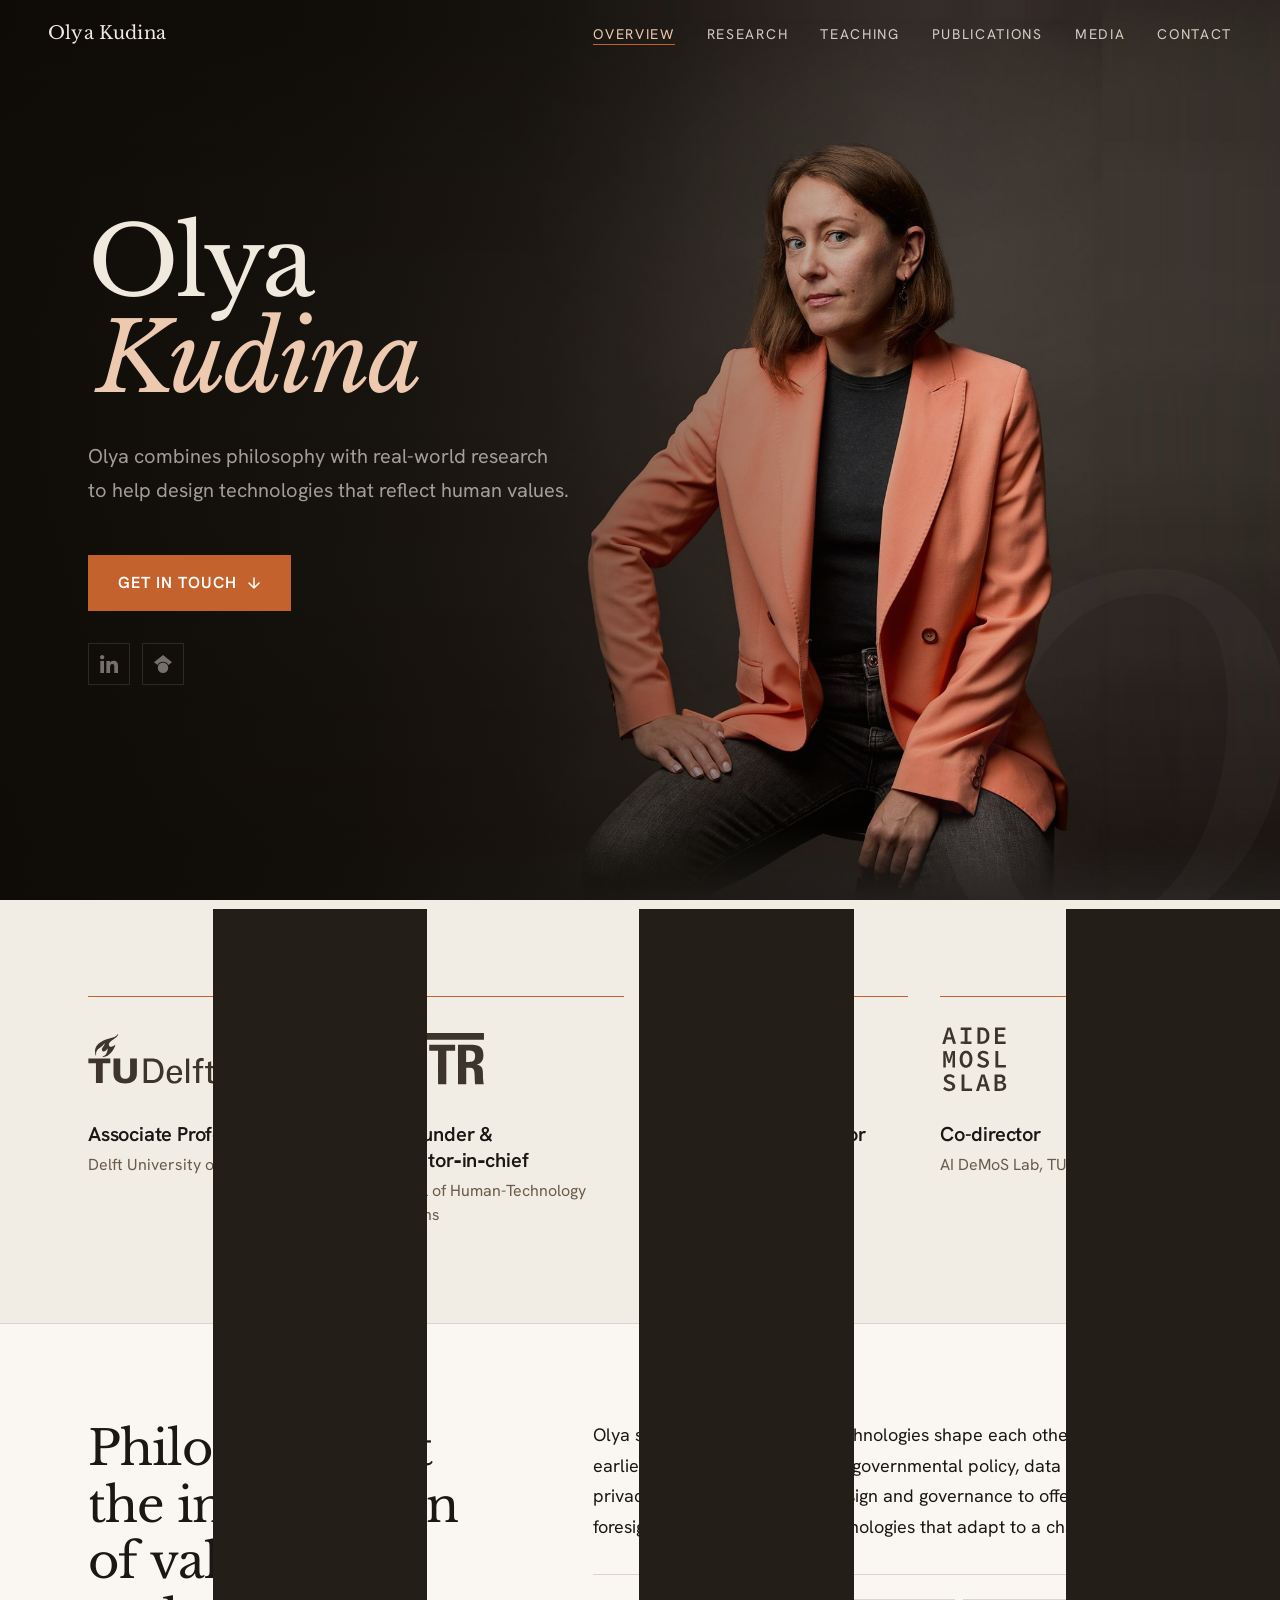
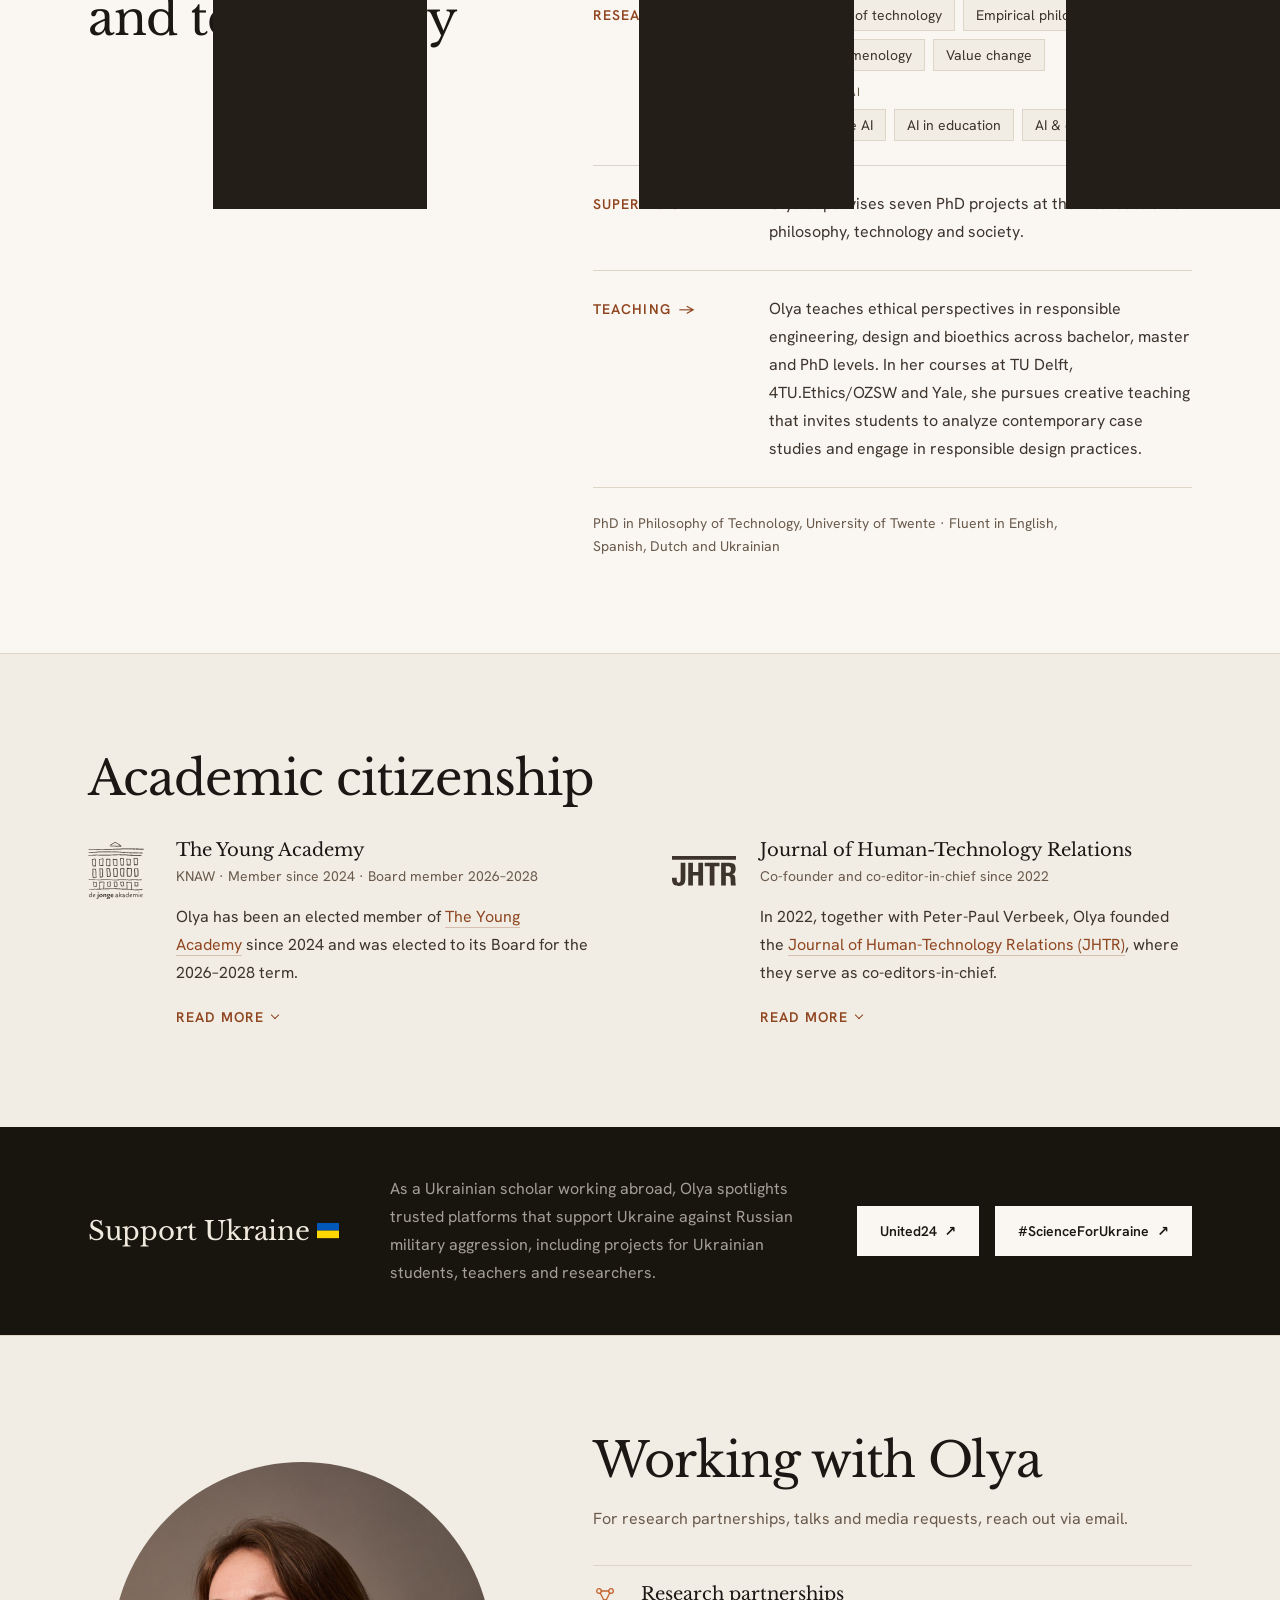
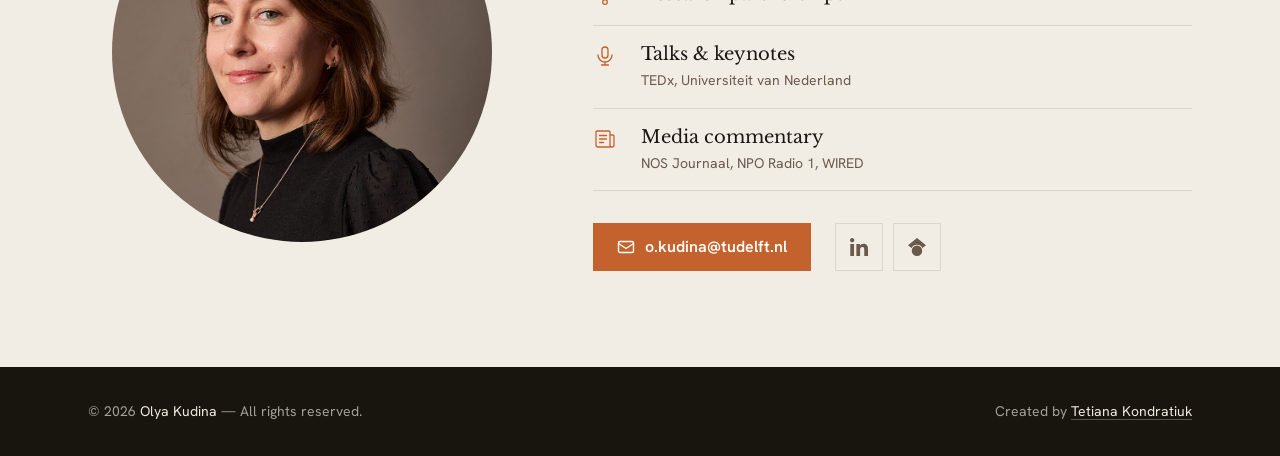
==== commit 1f18bd1b: "Hide News until fresh items arrive; footer credit with a link to Tetiana Kondratiuk's LinkedIn Co-Au" ====
--- a/index.html
+++ b/index.html
@@ -1058,7 +1058,8 @@
   </section>
 
   <!-- NEWS ─────────────────────────────────────────────────────── -->
-  <section class="news section" id="news" aria-labelledby="news-h2">
+  <!-- Hidden until Olya sends fresh news: remove `hidden` below to show the section again. -->
+  <section class="news section" id="news" aria-labelledby="news-h2" hidden>
     <div class="wrap">
       <div class="news-top">
         <h2 class="section-heading" id="news-h2">News &amp; Events</h2>
@@ -1174,7 +1175,7 @@
 <footer class="footer" role="contentinfo">
   <div class="wrap">
     <div class="footer-inner">
-      <p class="footer-copy">&copy; 2026 <strong>Olya Kudina</strong> &mdash; All rights reserved.</p>
+      <p class="footer-copy">&copy; 2026 <strong>Olya Kudina</strong> &mdash; All rights reserved.</p>      <p class="footer-credit">Created by <a href="https://www.linkedin.com/in/tetiana-v-kondratiuk/" target="_blank" rel="noopener noreferrer">Tetiana Kondratiuk</a></p>
 
     </div>
   </div>
--- a/styles.css
+++ b/styles.css
@@ -323,6 +323,19 @@
   color: var(--text-on-dark-soft);
 }
 .footer-copy strong { color: var(--text-on-dark); font-weight: 400; }
+.footer-credit {
+  font-family: var(--prose);
+  font-size: 0.875rem;
+  color: var(--text-on-dark-soft);
+}
+.footer-credit a {
+  color: var(--text-on-dark);
+  text-decoration: underline;
+  text-decoration-color: rgba(240, 233, 222, 0.3);
+  text-underline-offset: 0.2em;
+  transition: color var(--dur) var(--ease), text-decoration-color var(--dur) var(--ease);
+}
+.footer-credit a:hover { color: var(--accent-pale); text-decoration-color: var(--accent-pale); }
 
 /* ── Responsive ─────────────────────────────────────────────────── */
 @media (max-width: 900px) {
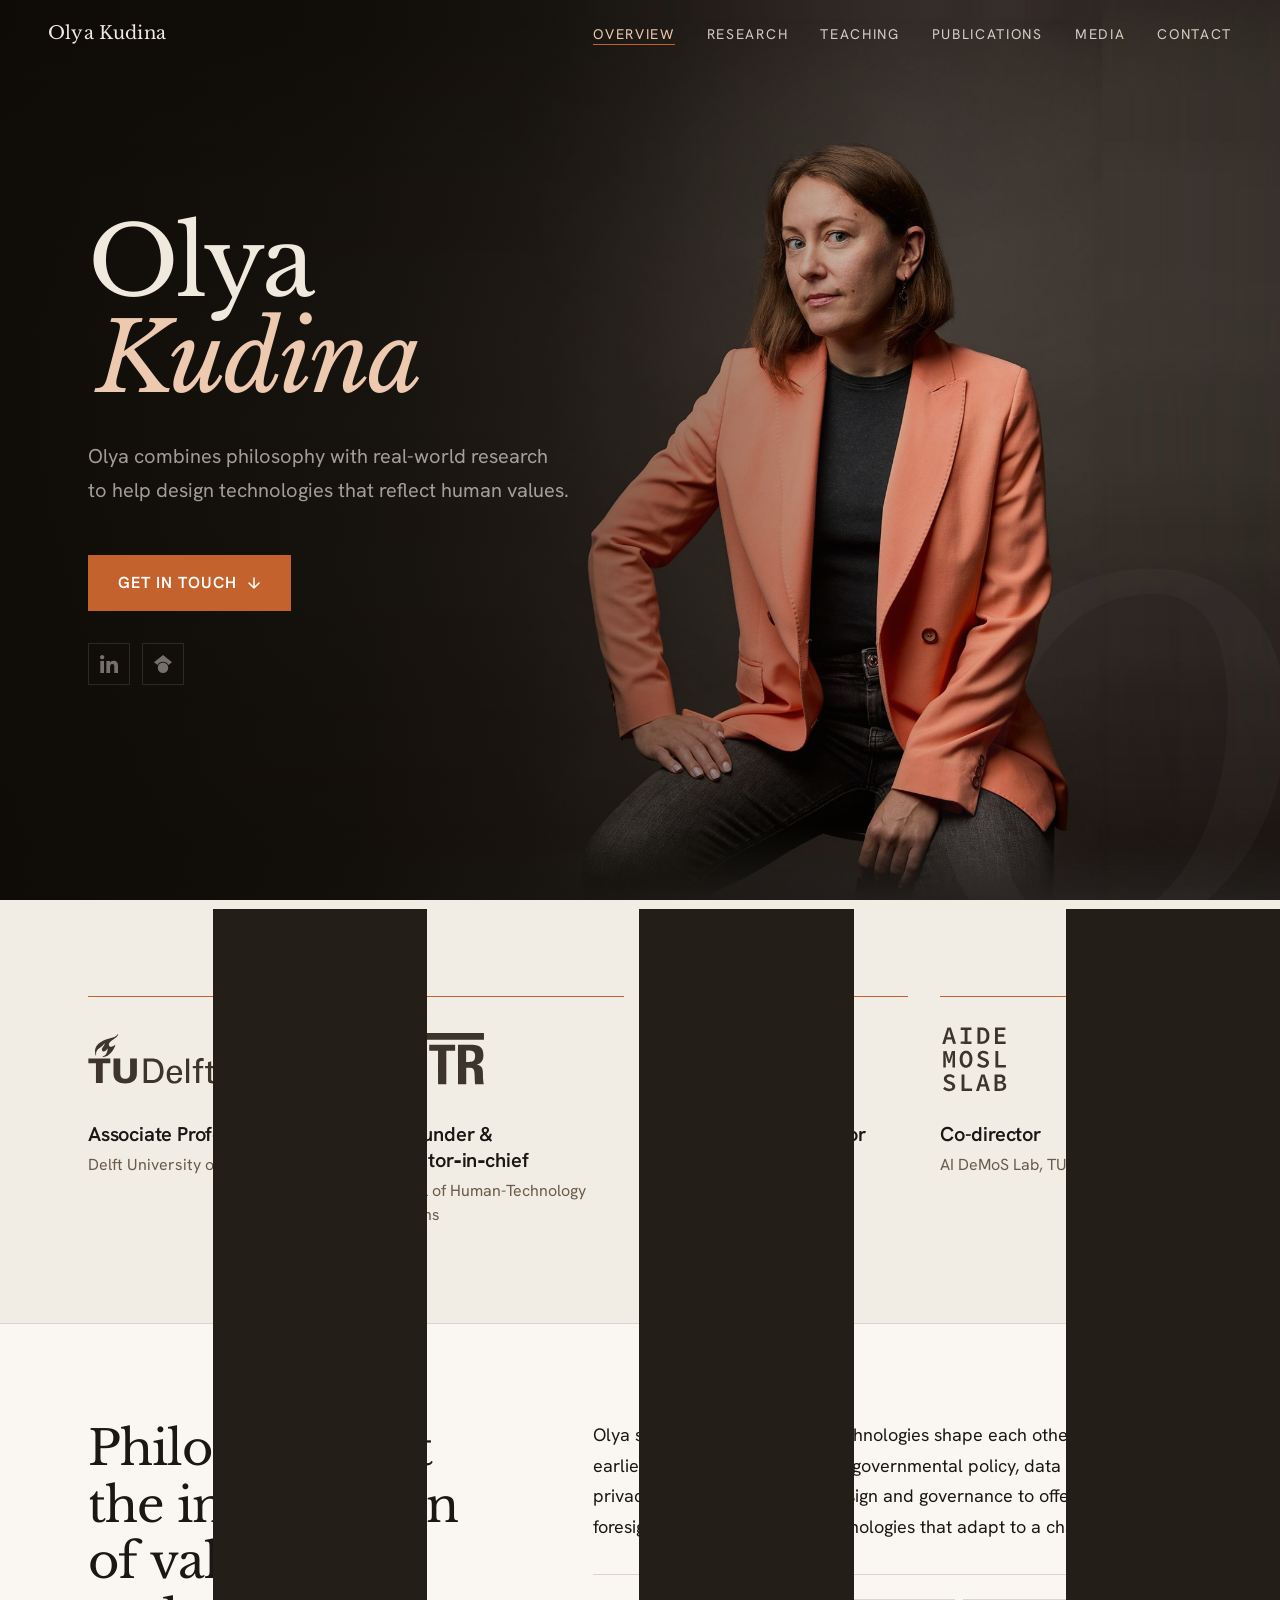
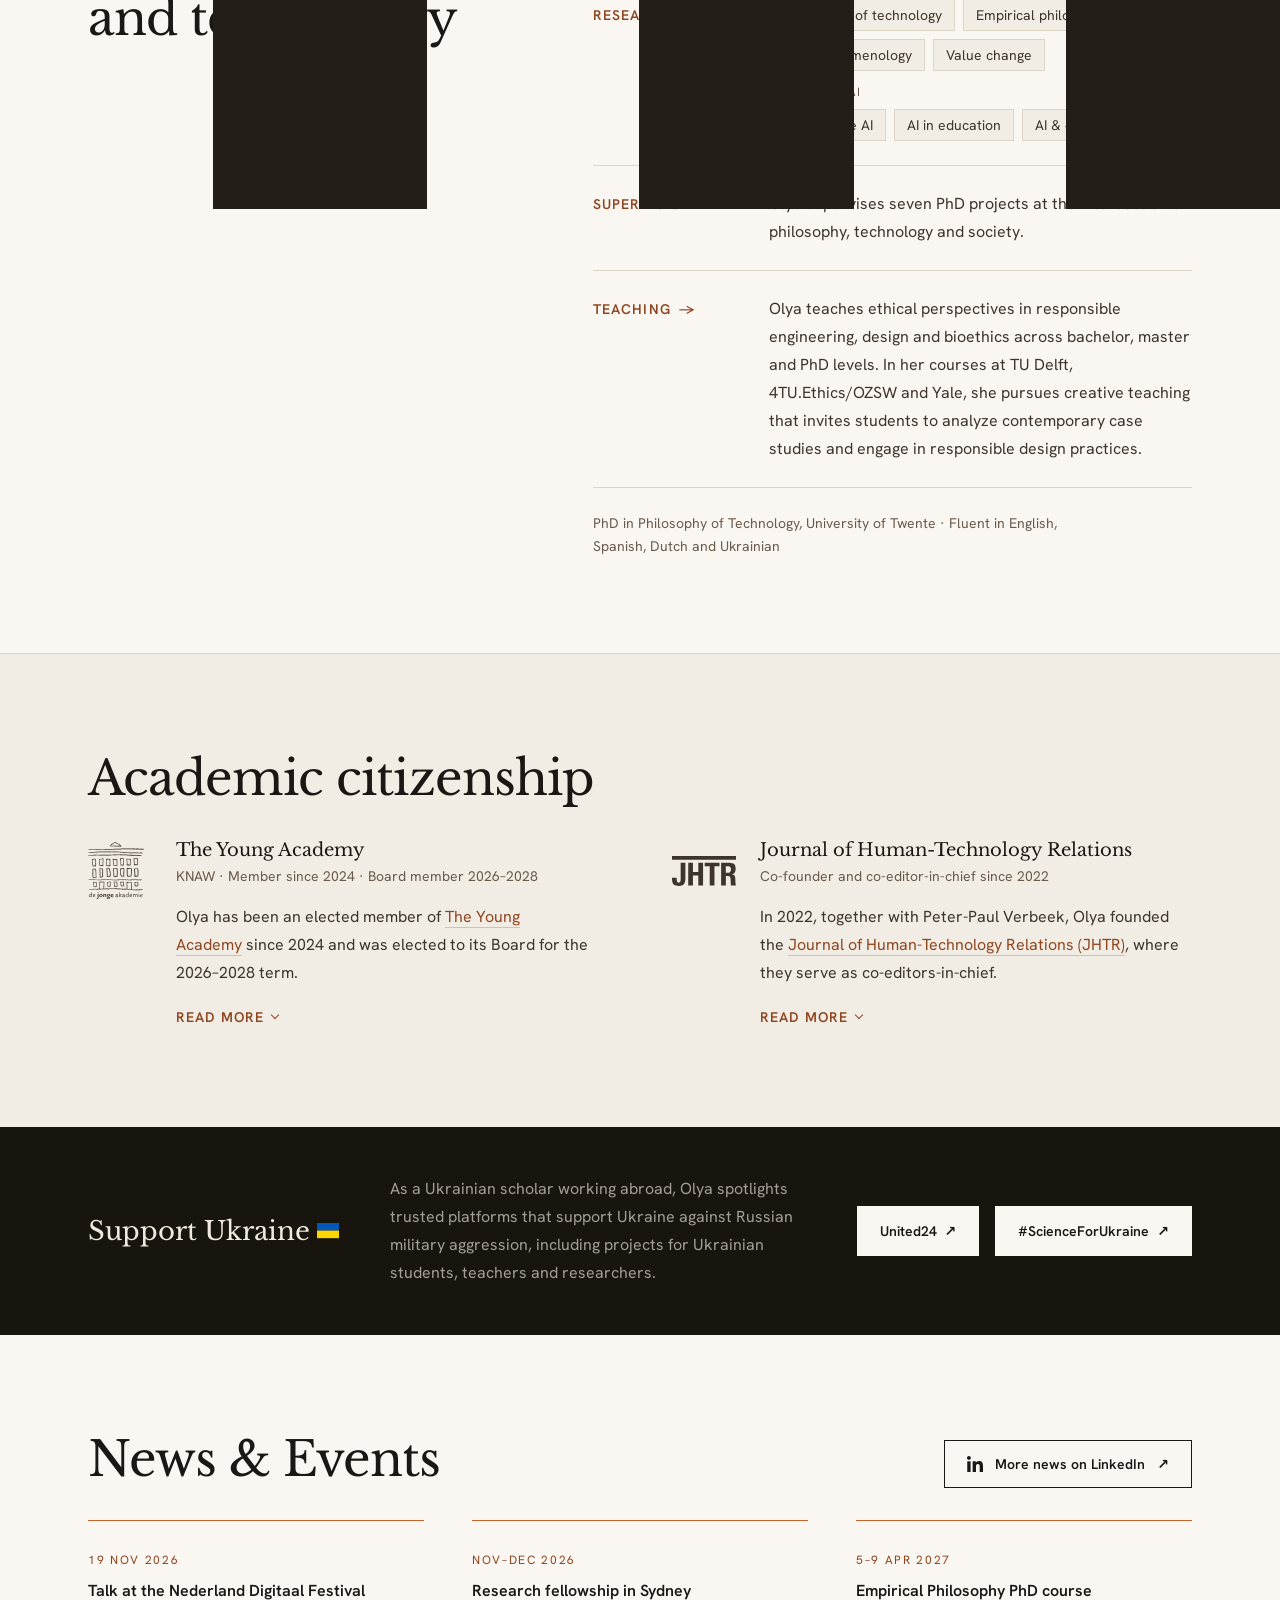
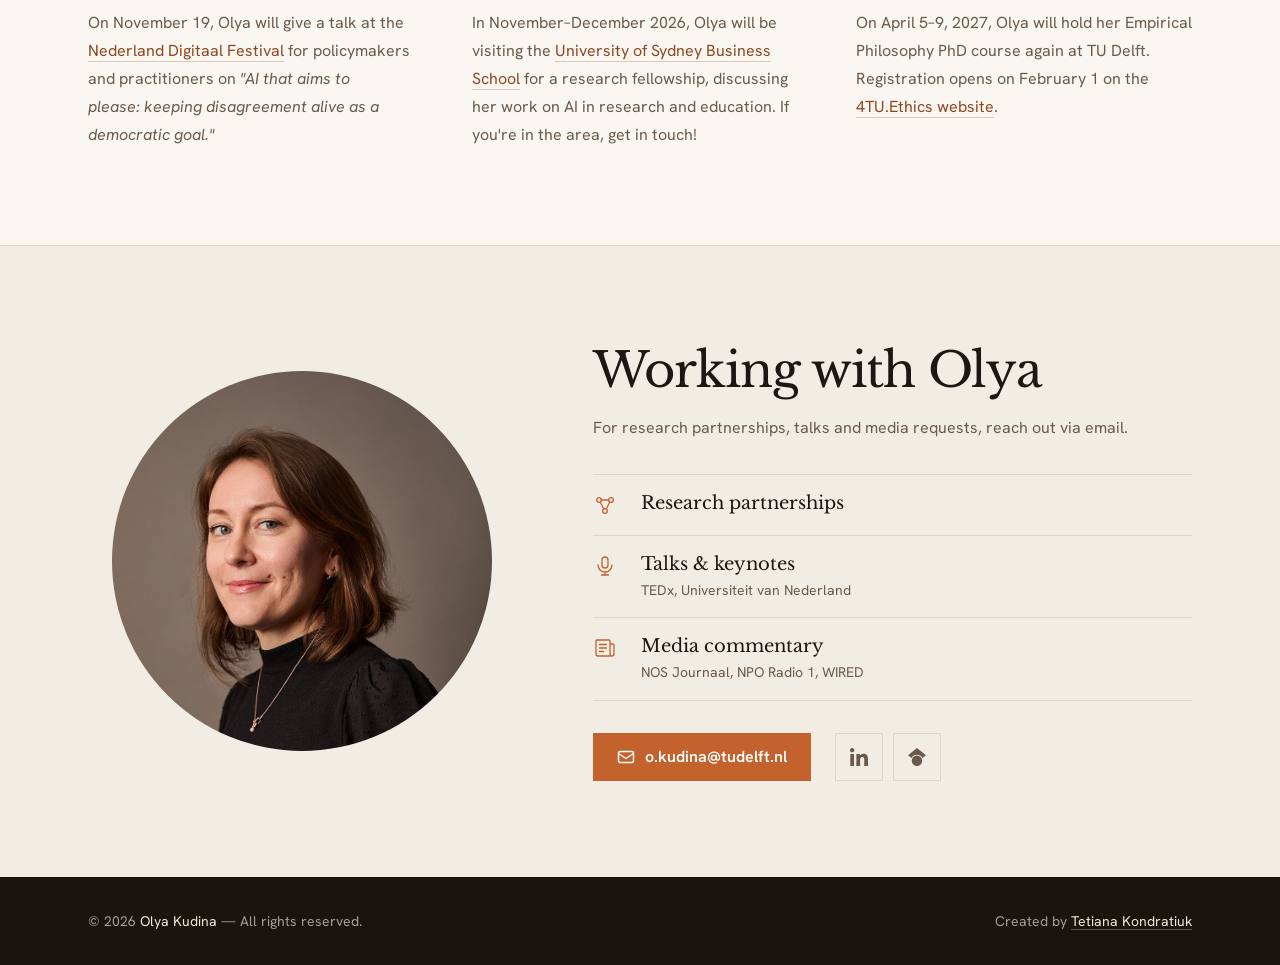
==== commit ae5d1ef6: "Show News with Olya's three new items Co-Authored-By: Claude Opus 5.5 <noreply@anthropic.com>" ====
--- a/index.html
+++ b/index.html
@@ -16,7 +16,13 @@
   <meta property="og:url"         content="https://www.olyakudina.com/" />
   <meta property="og:title"       content="Olya Kudina — Tech Ethics · TU Delft" />
   <meta property="og:description" content="Associate Professor at TU Delft, co-director of AI DeMoS Lab, co-editor of the Journal of Human-Technology Relations." />
+  <meta property="og:site_name"   content="Olya Kudina" />
+  <meta property="og:locale"      content="en_US" />
   <meta property="og:image"       content="https://www.olyakudina.com/og-image.jpg" />
+  <meta property="og:image:type"  content="image/jpeg" />
+  <meta property="og:image:width" content="1200" />
+  <meta property="og:image:height" content="630" />
+  <meta property="og:image:alt"   content="Portrait of Olya Kudina, Associate Professor at TU Delft, ethics of technology and AI" />
   <meta name="twitter:card"       content="summary_large_image" />
   <meta name="twitter:title"      content="Olya Kudina — Tech Ethics · TU Delft" />
   <meta name="twitter:description" content="Associate Professor at TU Delft, co-director of AI DeMoS Lab." />
@@ -853,6 +859,18 @@
     }
   </style>
   <noscript><style>.reveal { opacity: 1 !important; transform: none !important; }</style></noscript>
+  <!-- PostHog analytics (EU Cloud, cookieless: nothing stored in the browser) -->
+  <script>
+    !function(t,e){var o,n,p,r;e.__SV||(window.posthog&&window.posthog.__loaded)||(window.posthog=e,e._i=[],e.init=function(i,s,a){function g(t,e){var o=e.split(".");2==o.length&&(t=t[o[0]],e=o[1]),t[e]=function(){t.push([e].concat(Array.prototype.slice.call(arguments,0)))}}(p=t.createElement("script")).type="text/javascript",p.crossOrigin="anonymous",p.async=!0,p.src=s.api_host.replace(".i.posthog.com","-assets.i.posthog.com")+"/static/array.js",(r=t.getElementsByTagName("script")[0]).parentNode.insertBefore(p,r);var u=e;for(void 0!==a?u=e[a]=[]:a="posthog",u.people=u.people||[],u.toString=function(t){var e="posthog";return"posthog"!==a&&(e+="."+a),t||(e+=" (stub)"),e},u.people.toString=function(){return u.toString(1)+".people (stub)"},o="init capture register register_once unregister opt_out_capturing has_opted_out_capturing opt_in_capturing reset isFeatureEnabled getFeatureFlag identify alias people.set get_distinct_id".split(" "),n=0;n<o.length;n++)g(u,o[n]);e._i.push([i,s,a])},e.__SV=1)}(document,window.posthog||[]);
+    if (!/^(localhost|127\.0\.0\.1)$/.test(location.hostname)) {
+      posthog.init('phc_CXDHUJTQQ6gr3qJDiTbhoy8MBrS22nNwDvSoRvZmQjFB', {
+        api_host: 'https://eu.i.posthog.com',
+        persistence: 'memory',
+        person_profiles: 'identified_only',
+        disable_session_recording: true
+      });
+    }
+  </script>
 </head>
 <body>
 
@@ -1058,8 +1076,7 @@
   </section>
 
   <!-- NEWS ─────────────────────────────────────────────────────── -->
-  <!-- Hidden until Olya sends fresh news: remove `hidden` below to show the section again. -->
-  <section class="news section" id="news" aria-labelledby="news-h2" hidden>
+  <section class="news section" id="news" aria-labelledby="news-h2">
     <div class="wrap">
       <div class="news-top">
         <h2 class="section-heading" id="news-h2">News &amp; Events</h2>
@@ -1075,34 +1092,19 @@
 
       <ul class="news-grid" aria-label="Latest news">
         <li class="news-entry reveal">
-          <span class="news-entry-date">Sep 2025</span>
-          <h3 class="news-entry-title">Returning from extended leave</h3>
-          <p class="news-entry-body">Olya will be on extended leave from work, resuming her duties in September 2025. Check out her latest developments and upcoming projects as she returns to TU Delft.</p>
+          <span class="news-entry-date">19 Nov 2026</span>
+          <h3 class="news-entry-title">Talk at the Nederland Digitaal Festival</h3>
+          <p class="news-entry-body">On November 19, Olya will give a talk at the <a href="https://www.nederlanddigitaalfestival.nl/home" target="_blank" rel="noopener noreferrer">Nederland Digitaal Festival</a> for policymakers and practitioners on <em>"AI that aims to please: keeping disagreement alive as a democratic goal."</em></p>
         </li>
         <li class="news-entry reveal reveal-d1">
-          <span class="news-entry-date">Dec 2024</span>
-          <h3 class="news-entry-title">Promoted to Associate Professor</h3>
-          <p class="news-entry-body">In December 2024, Olya was promoted to Associate Professor at Delft University of Technology.</p>
+          <span class="news-entry-date">Nov–Dec 2026</span>
+          <h3 class="news-entry-title">Research fellowship in Sydney</h3>
+          <p class="news-entry-body">In November–December 2026, Olya will be visiting the <a href="https://www.sydney.edu.au/business/" target="_blank" rel="noopener noreferrer">University of Sydney Business School</a> for a research fellowship, discussing her work on AI in research and education. If you're in the area, get in touch!</p>
         </li>
         <li class="news-entry reveal reveal-d2">
-          <span class="news-entry-date">Dec 2024</span>
-          <h3 class="news-entry-title">Article alert: Daily life in times of war</h3>
-          <p class="news-entry-body">Olya's reflection on her recent trip home to Ukraine from a lens of human-technology relations: <a href="https://journals.open.tudelft.nl/jhtr/article/view/7945" target="_blank" rel="noopener noreferrer">"Daily life in times of war: a technological mediation perspective."</a></p>
-        </li>
-        <li class="news-entry reveal">
-          <span class="news-entry-date">Dec 2024</span>
-          <h3 class="news-entry-title">Article alert: Follow the particular</h3>
-          <p class="news-entry-body">New 2024 editorial with Peter-Paul Verbeek: <a href="https://journals.open.tudelft.nl/jhtr/article/view/7950" target="_blank" rel="noopener noreferrer">"Follow the particular and the human-technology relation in the context of technological systems and global events."</a></p>
-        </li>
-        <li class="news-entry reveal reveal-d1">
-          <span class="news-entry-date">Dec 2024</span>
-          <h3 class="news-entry-title">Methodology Colloquium with Hunneke van Uffelen</h3>
-          <p class="news-entry-body">Olya presented on systematic literature review as a method for philosophical analysis, including the environmental impact of AI and its potential applications.</p>
-        </li>
-        <li class="news-entry reveal reveal-d2">
-          <span class="news-entry-date">2 Dec 2024</span>
-          <h3 class="news-entry-title">Public talk at Rotterdam City Hall</h3>
-          <p class="news-entry-body">Olya spoke at Rotterdam City Hall for the Batavian Society for Experimental Philosophy: <em>"Deepfakes and Democracy: Is there a Place for Trust in the Age of Deception?"</em></p>
+          <span class="news-entry-date">5–9 Apr 2027</span>
+          <h3 class="news-entry-title">Empirical Philosophy PhD course</h3>
+          <p class="news-entry-body">On April 5–9, 2027, Olya will hold her Empirical Philosophy PhD course again at TU Delft. Registration opens on February 1 on the <a href="https://www.4tu.nl/ethics/calendar/lc7-empirical-methods-philosophy-technology/" target="_blank" rel="noopener noreferrer">4TU.Ethics website</a>.</p>
         </li>
       </ul>
     </div>
